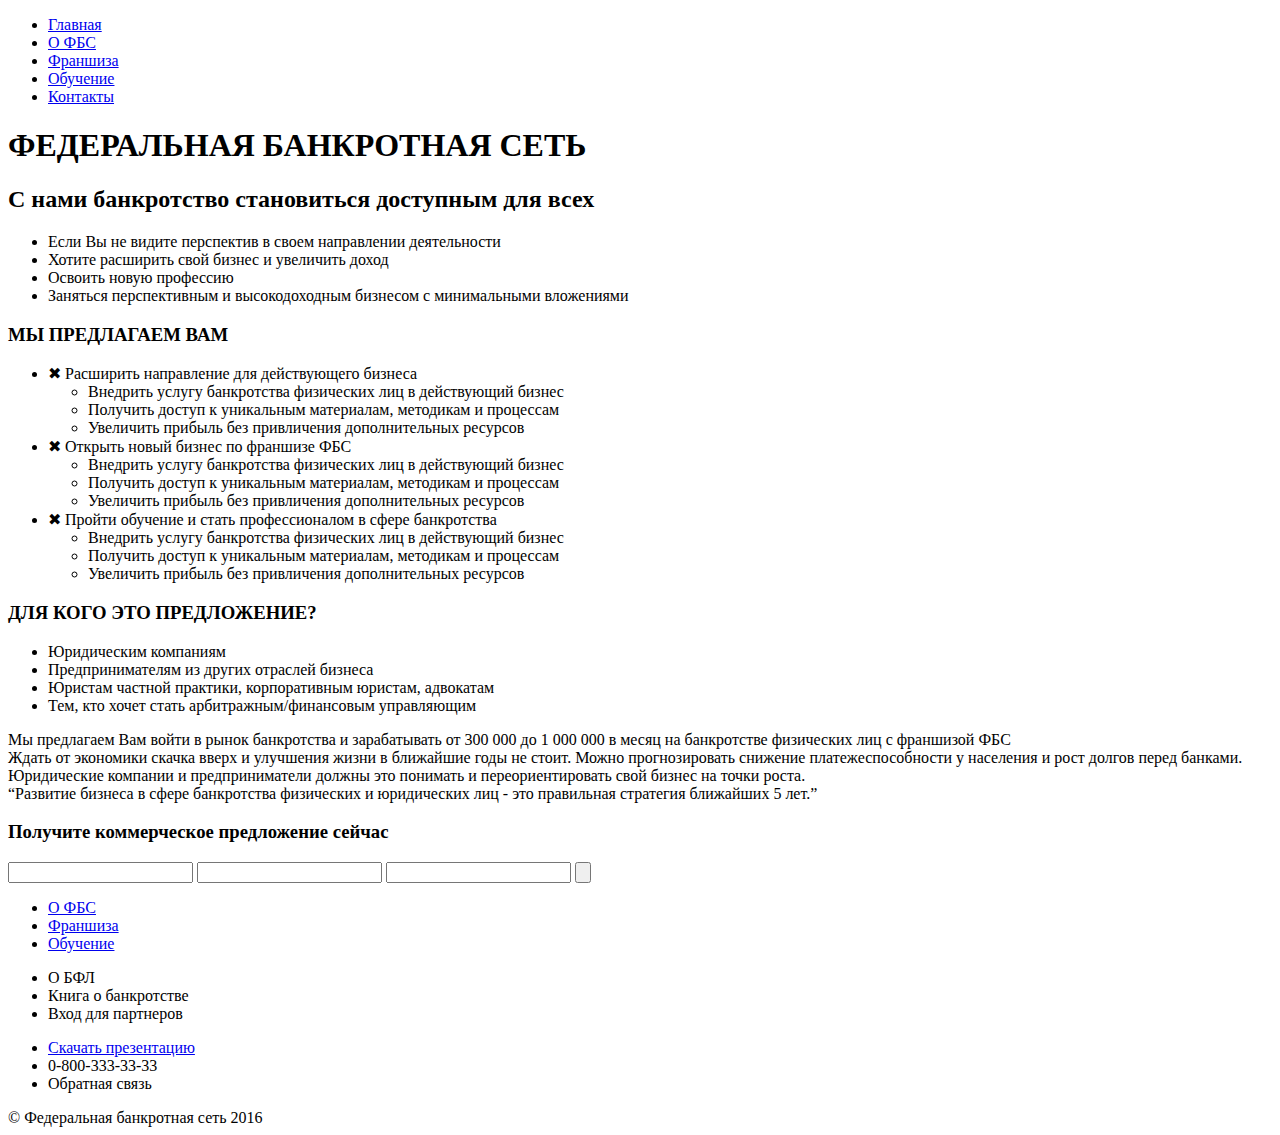
==== index.html @ bd5eca2b "Initial commit" ====
<!DOCTYPE html>
<html lang="ru">
<head>
    <meta charset="UTF-8">
    <title>Федеральная банкротная сеть - с нами банкротство становится доступным для всех!</title>
    <link rel="stylesheet" href="css/custom-styles.css"/>
</head>
<body>

<div class="header block-wrap">

    <div class="block-content">

        <a href="index.html" class="logo"></a>
        
        <nav>
            <ul>
                <li><a href="index.html">Главная</a></li>
                <li><a href="about-fbs.html">О ФБС</a></li>
                <li><a href="franchise.html">Франшиза</a></li>
                <li><a href="training.html">Обучение</a></li>
                <li><a href="contacts.html">Контакты</a></li>
            </ul>
        </nav>

        <div class="marker-menu"></div>

    </div>

</div>

<div class="block-top">

    <div class="banner-top"></div>

    <div class="block-content">

        <h1 class="title">
            ФЕДЕРАЛЬНАЯ БАНКРОТНАЯ СЕТЬ
        </h1>

        <h2 class="text">
            С нами банкротство становиться доступным для всех
        </h2>

    </div>

    <div class="marker-scroll"></div>

</div>

<div class="our-services block-wrap">

    <div class="block-content">

        <ul class="customers-needs">
            <li>
                <div class="icon-needs"></div>
                <div class="text">
                    Если Вы не видите перспектив в своем направлении деятельности
                </div>
            </li>
            <li>
                <div class="icon-needs"></div>
                <div class="text">
                    Хотите расширить свой бизнес и увеличить доход
                </div>
            </li>
            <li>
                <div class="icon-needs"></div>
                <div class="text">
                    Освоить новую профессию
                </div>
            </li>
            <li>
                <div class="icon-needs"></div>
                <div class="text">
                    Заняться перспективным и высокодоходным бизнесом с минимальными вложениями
                </div>
            </li>
        </ul>

        <h3 class="title">
            МЫ ПРЕДЛАГАЕМ ВАМ
        </h3>

        <div class="image-girl"></div>

        <ul class="services-accordion accordion">
            <li>
                <div class="item-header">
                    <span>&#10006;</span>
                    Расширить направление для действующего бизнеса
                </div>
                <div class="item content">
                    <ul>
                        <li>Внедрить услугу банкротства физических лиц в действующий бизнес</li>
                        <li>Получить доступ к уникальным материалам, методикам и процессам</li>
                        <li>Увеличить прибыль без привличения дополнительных ресурсов</li>
                    </ul>
                </div>
            </li>
            <li>
                <div class="item-header">
                    <span>&#10006;</span>
                    Открыть новый бизнес по франшизе ФБС
                </div>
                <div class="item content">
                    <ul>
                        <li>Внедрить услугу банкротства физических лиц в действующий бизнес</li>
                        <li>Получить доступ к уникальным материалам, методикам и процессам</li>
                        <li>Увеличить прибыль без привличения дополнительных ресурсов</li>
                    </ul>
                </div>
            </li>
            <li>
                <div class="item-header">
                    <span>&#10006;</span>
                    Пройти обучение и стать профессионалом в сфере банкротства
                </div>
                <div class="item content">
                    <ul>
                        <li>Внедрить услугу банкротства физических лиц в действующий бизнес</li>
                        <li>Получить доступ к уникальным материалам, методикам и процессам</li>
                        <li>Увеличить прибыль без привличения дополнительных ресурсов</li>
                    </ul>
                </div>
            </li>
        </ul>

    </div>

</div>

<div class="for-whom block-wrap">

    <div class="block-content">

        <h3 class="title">
            ДЛЯ КОГО ЭТО ПРЕДЛОЖЕНИЕ?
        </h3>

        <ul>
            <li>
                <div class="icon-for-whom"></div>
                <div class="text">
                    Юридическим компаниям
                </div>
            </li>
            <li>
                <div class="icon-for-whom"></div>
                <div class="text">
                    Предпринимателям из других отраслей бизнеса
                </div>
            </li>
            <li>
                <div class="icon-for-whom"></div>
                <div class="text">
                    Юристам частной практики, корпоративным юристам, адвокатам
                </div>
            </li>
            <li>
                <div class="icon-for-whom"></div>
                <div class="text">
                    Тем, кто хочет стать арбитражным/финансовым управляющим
                </div>
            </li>
        </ul>

    </div>

</div>

<div class="offer block-wrap">

    <div class="block-content">

        <div class="text">
            Мы предлагаем Вам войти в рынок банкротства и зарабатывать от 300 000 до 1 000 000 в месяц на банкротстве физических лиц с франшизой ФБС
        </div>

    </div>

</div>

<div class="selling-info block-wrap">

    <div class="block-content">

        <div class="text">
            Ждать от экономики скачка вверх и улучшения жизни в ближайшие годы не стоит. Можно прогнозировать снижение
            платежеспособности у населения и рост долгов перед банками. Юридические компании и предприниматели должны
            это понимать и переориентировать свой бизнес на точки роста.
        </div>

        <div class="selected-text">
            “Развитие бизнеса в сфере банкротства физических и юридических лиц - это правильная стратегия ближайших 5 лет.”
        </div>

    </div>

</div>

<div class="feedback">

    <h3 class="title">
        Получите коммерческое предложение сейчас
    </h3>

    <form action="#">

        <label class="form-field-wrap"><input class="form-field" type="text" placeholder=""/></label>

        <label class="form-field-wrap"><input class="form-field" type="text" placeholder=""/></label>

        <label class="form-field-wrap"><input class="form-field" type="text" placeholder=""/></label>

        <input class="form-submit" type="submit" value=""/>

    </form>

</div>

<div class="footer block-wrap">

    <div class="block-content">

        <ul>
            <li><a href="about-fbs.html">О ФБС</a></li>
            <li><a href="franchise.html">Франшиза</a></li>
            <li><a href="training.html">Обучение</a></li>
        </ul>
        
        <ul>
            <li>О БФЛ</li>
            <li>Книга о банкротстве</li>
            <li>Вход для партнеров</li>
        </ul>

        <ul>
            <li><a href="#">Скачать презентацию</a></li>
            <li class="phone-number">0-800-333-33-33</li>
            <li>Обратная связь</li>
        </ul>

        <div class="copyrights">
            © Федеральная банкротная сеть 2016
        </div>

    </div>

</div>


<script src="js/jquery-2.1.4.min.js"></script>
<script src="js/custom-scripts.js"></script>
</body>
</html>
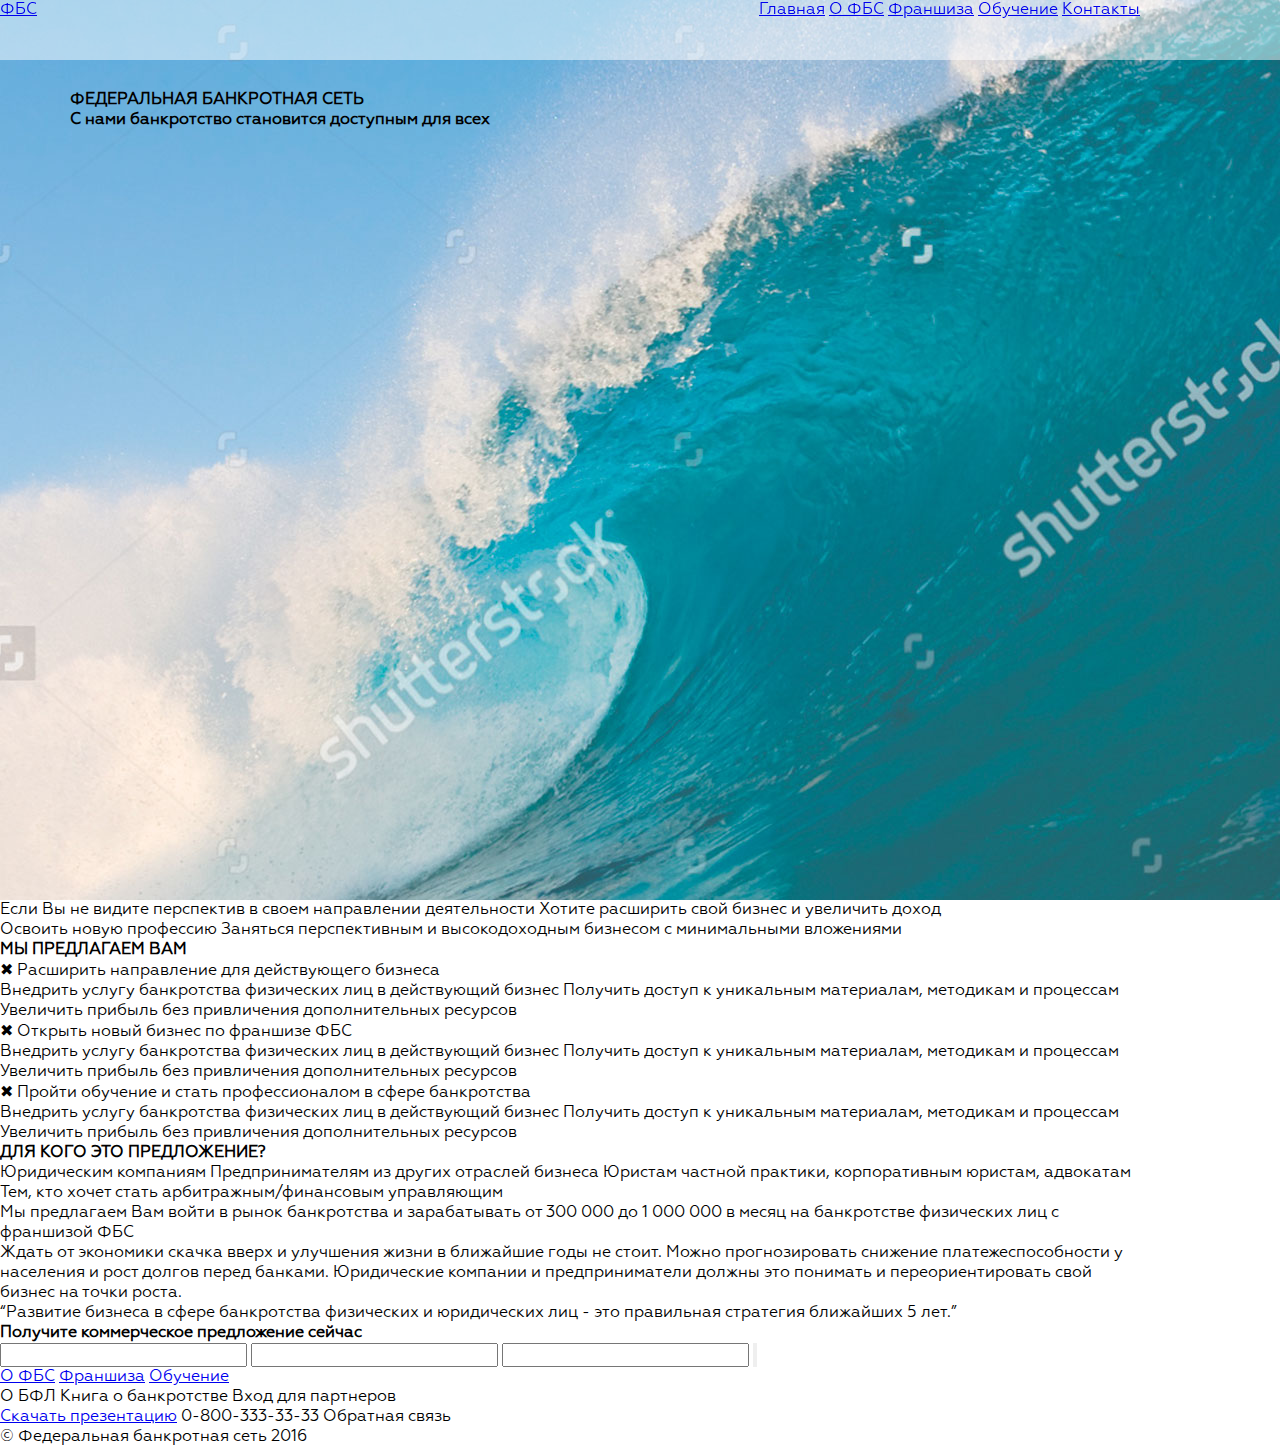
==== commit 9de58bf1: "v 0.1" ====
--- a/index.html
+++ b/index.html
@@ -3,6 +3,7 @@
 <head>
     <meta charset="UTF-8">
     <title>Федеральная банкротная сеть - с нами банкротство становится доступным для всех!</title>
+    <meta name="viewport" content="width=device-width, initial-scale=1.0">
     <link rel="stylesheet" href="css/custom-styles.css"/>
 </head>
 <body>
@@ -11,7 +12,7 @@
 
     <div class="block-content">
 
-        <a href="index.html" class="logo"></a>
+        <a href="index.html" class="logo">ФБС</a>
         
         <nav>
             <ul>
@@ -40,7 +41,7 @@
         </h1>
 
         <h2 class="text">
-            С нами банкротство становиться доступным для всех
+            С нами банкротство становится доступным для всех
         </h2>
 
     </div>
--- a/css/custom-styles.css
+++ b/css/custom-styles.css
@@ -0,0 +1,70 @@
+@font-face {font-family: "Geometria";src: url("../fonts/Geometria.otf");}
+@font-face {font-family: "Geometria Bold";src: url("../fonts/Geometria-Bold.otf");}
+@font-face {font-family: "Geometria Italic";src: url("../fonts/Geometria-Italic.otf");}
+@font-face {font-family: "Geometria Medium";src: url("../fonts/Geometria-Medium.otf");}
+@font-face {font-family: "Geometria Medium Italic";src: url("../fonts/Geometria-MediumItalic.otf");}
+
+* {
+    margin: 0;
+    padding: 0;
+    font-size: 16px;
+    -webkit-box-sizing: border-box;
+    -moz-box-sizing: border-box;
+    box-sizing: border-box;
+    font-family: "Geometria", sans-serif;
+}
+
+ul li {
+     display: inline-block;
+}
+.block-content {
+    width: 100%;
+    max-width: 1140px;
+}
+html {
+    width: 100%;
+    height: 100%;
+}
+body {
+    width: 100%;
+    height: 100%;
+    background: #ffffff;
+}
+
+.block-wrap {
+    width: 100%;
+}
+
+.header {
+    background: rgba(255, 255, 255, 0.5);
+    height: 60px;
+    position: fixed;
+    top: 0;
+    left: 0;
+    z-index: 1;
+}
+.logo {
+
+}
+nav {
+    float: right;
+}
+
+.block-top {
+    width: 100%;
+    height: 100%;
+    position: relative;
+}
+.banner-top {
+    width: 100%;
+    height: 100%;
+    background: url('../images/top-banner.jpg') no-repeat center;
+    background-size: cover;
+}
+.block-top .block-content {
+    position: absolute;
+    top: 10%;
+    left: 0;
+    right: 0;
+    margin: auto;
+}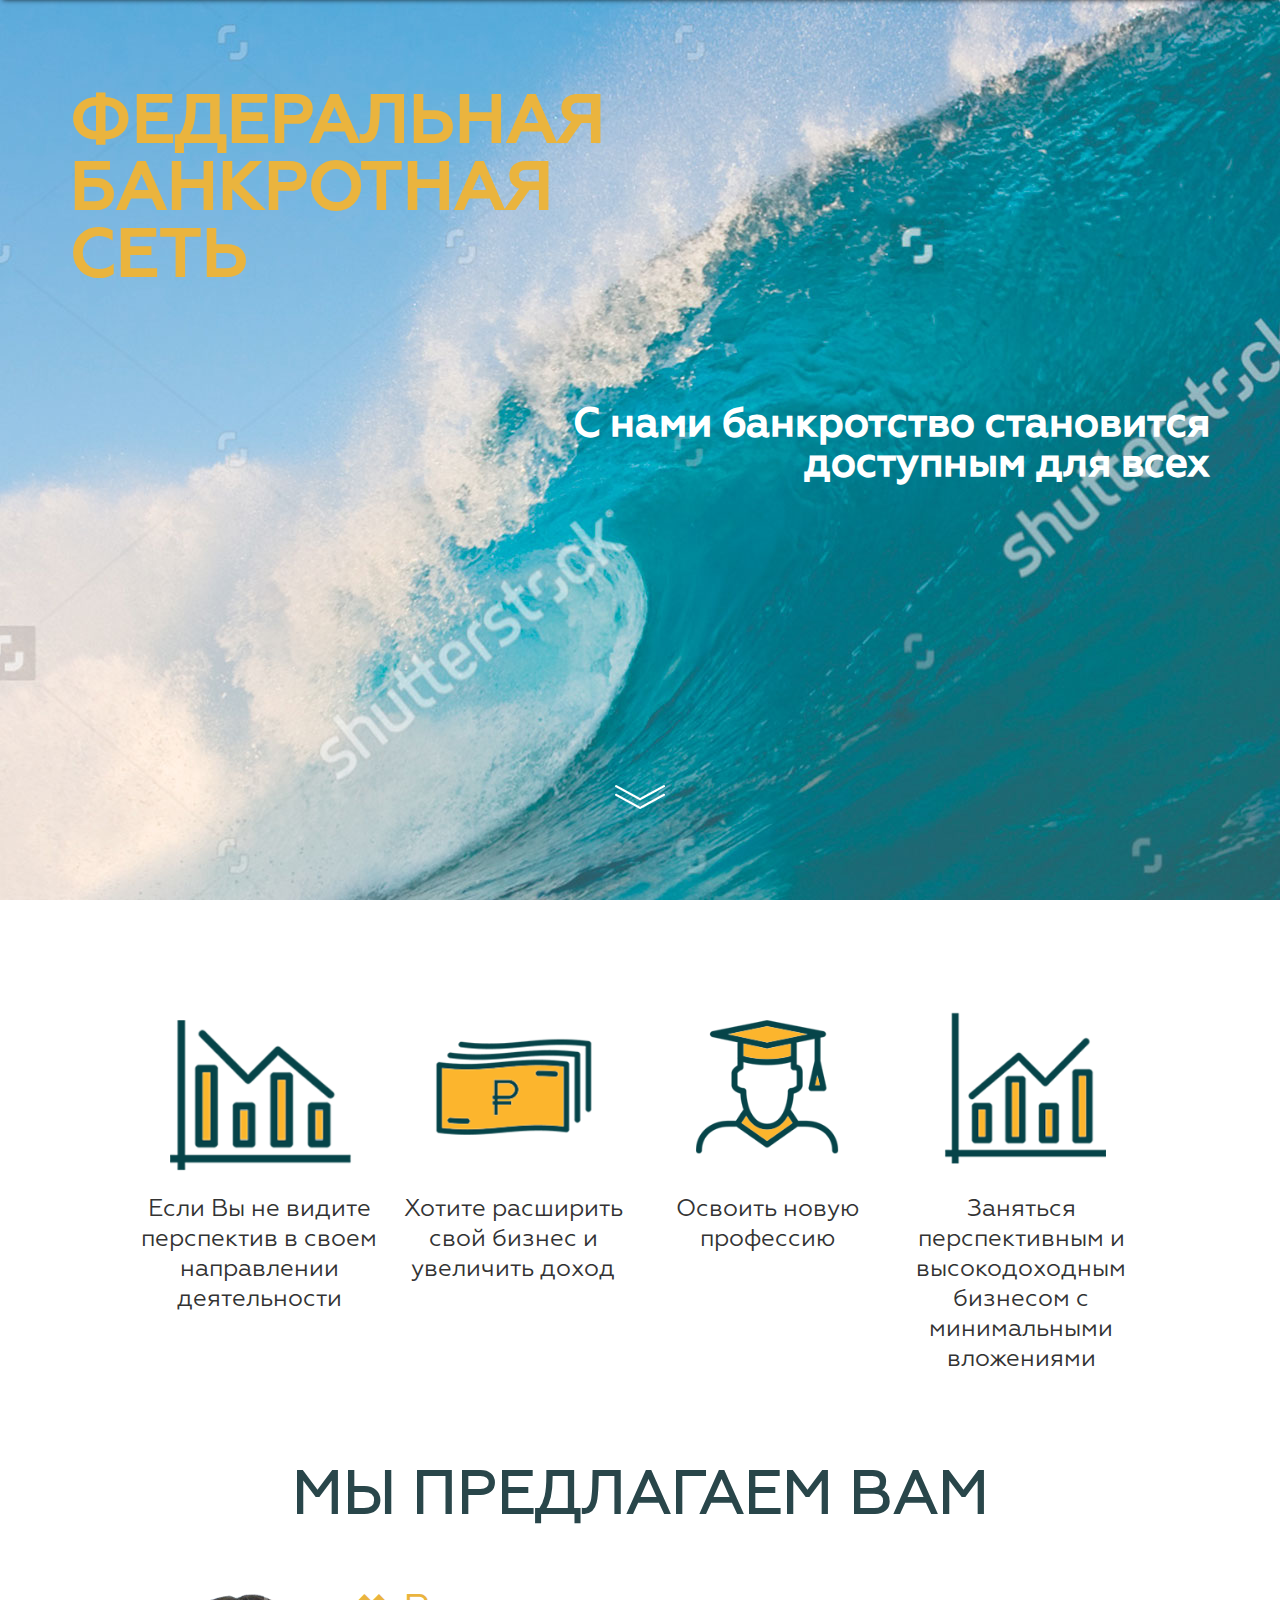
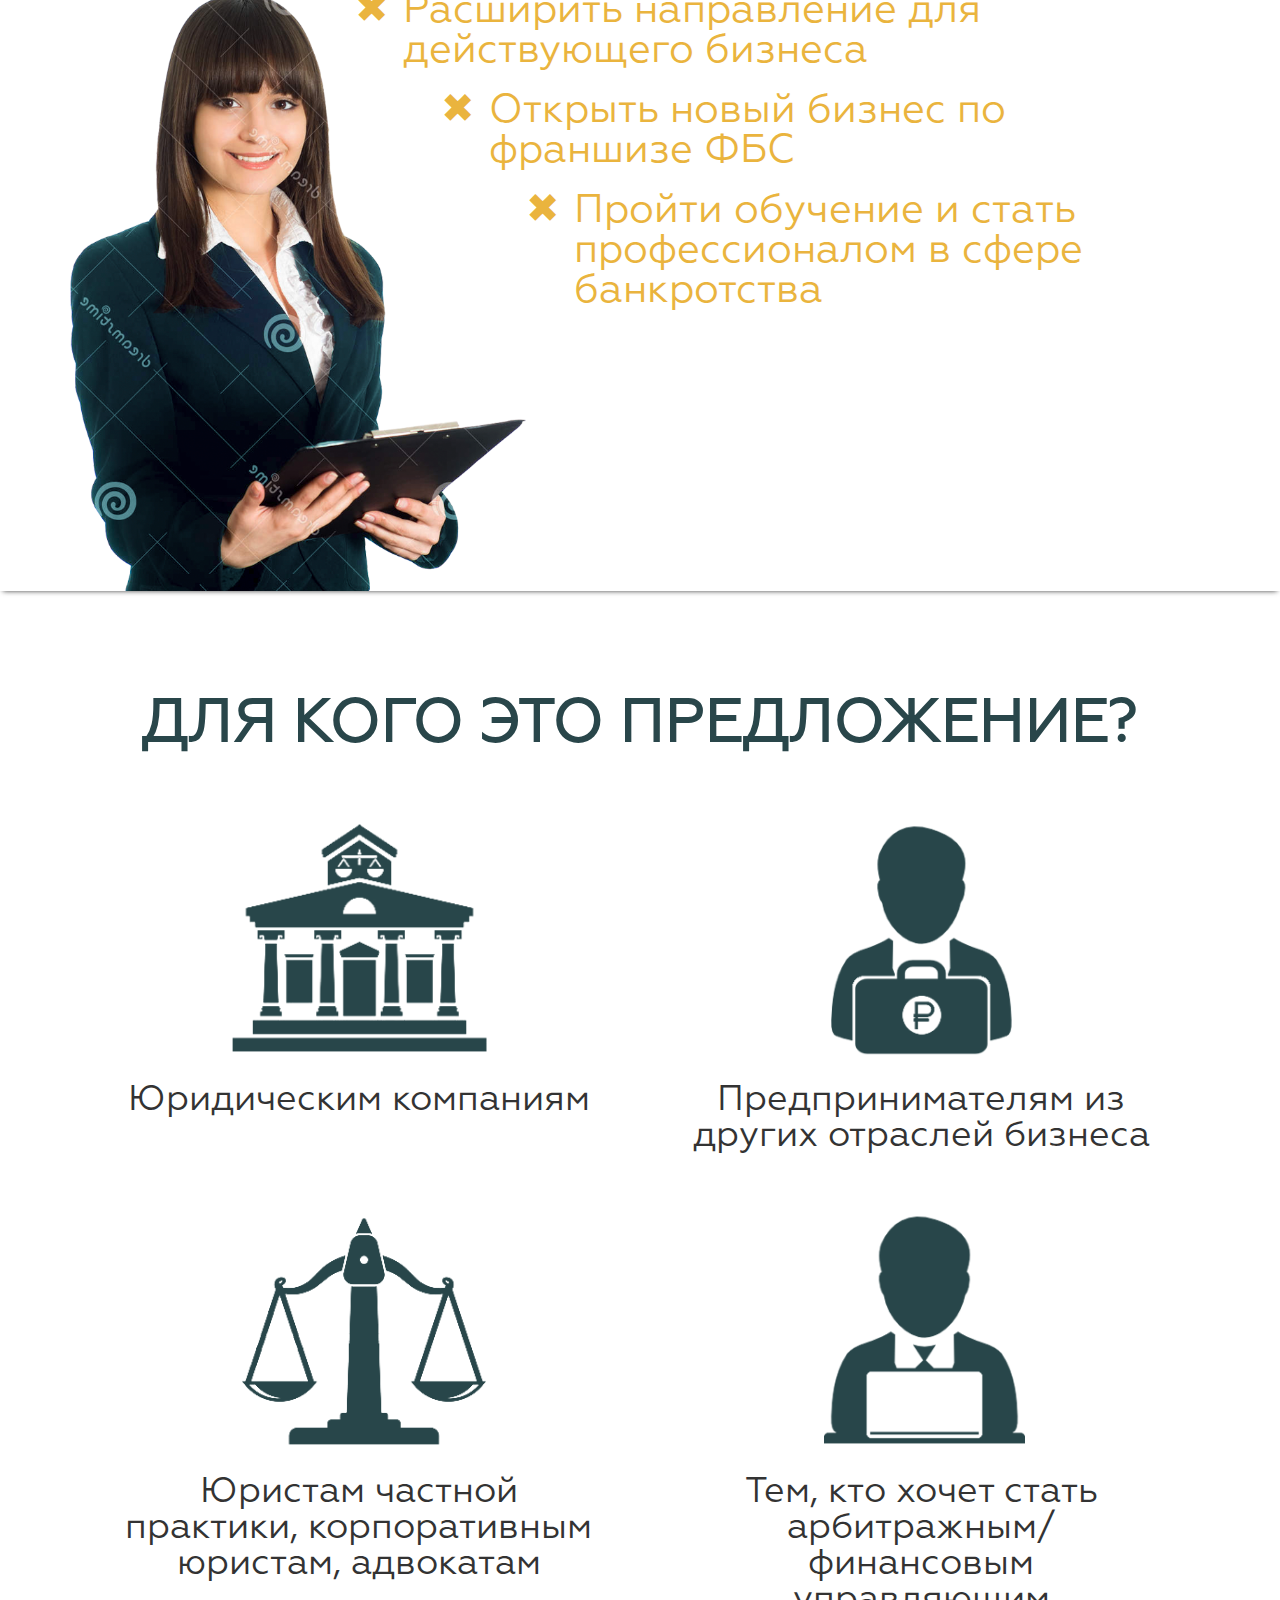
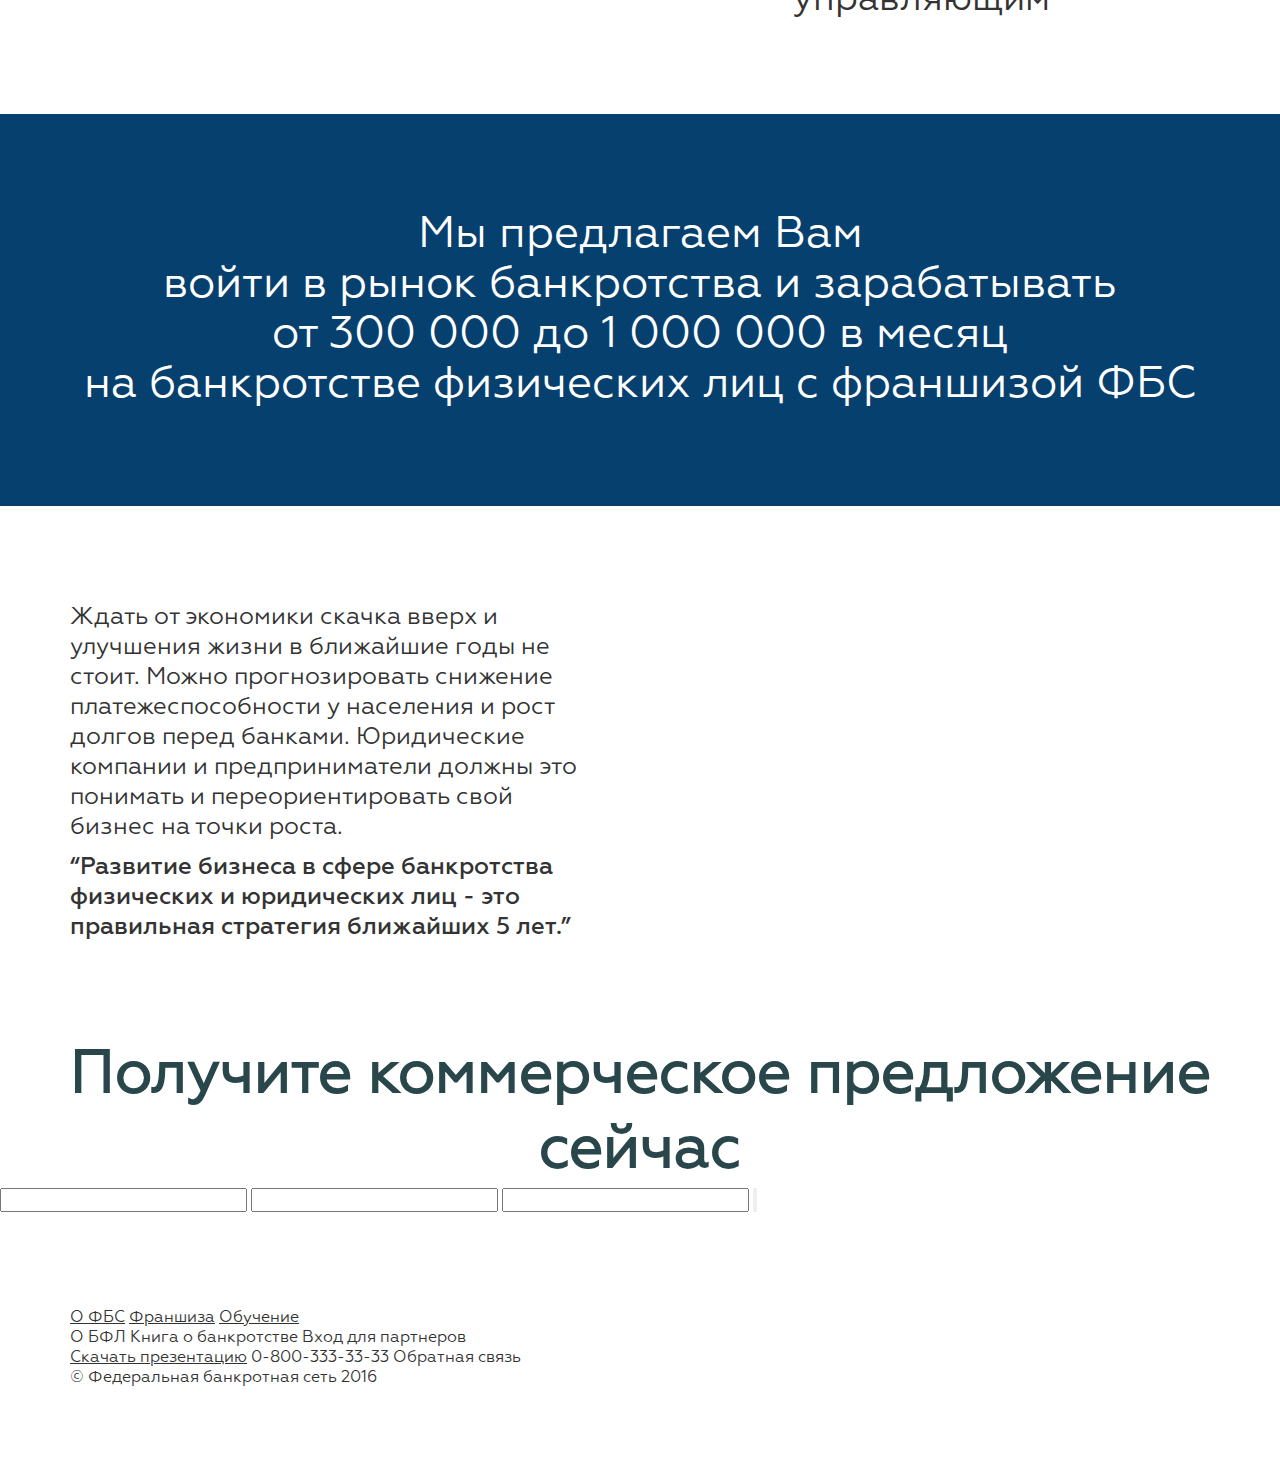
==== commit f357076e: "v 0.2" ====
--- a/index.html
+++ b/index.html
@@ -16,7 +16,7 @@
         
         <nav>
             <ul>
-                <li><a href="index.html">Главная</a></li>
+                <li><a class="active" href="index.html">Главная</a></li>
                 <li><a href="about-fbs.html">О ФБС</a></li>
                 <li><a href="franchise.html">Франшиза</a></li>
                 <li><a href="training.html">Обучение</a></li>
@@ -41,7 +41,7 @@
         </h1>
 
         <h2 class="text">
-            С нами банкротство становится доступным для всех
+            С нами банкротство становится<br> доступным для всех
         </h2>
 
     </div>
@@ -85,49 +85,49 @@
             МЫ ПРЕДЛАГАЕМ ВАМ
         </h3>
 
+        <ul class="services-accordion accordion">
+            <li>
+                <div class="item-header">
+                    <span class="marker-accordion">&#10006;</span>
+                    <p class="text">
+                        Расширить направление для действующего бизнеса
+                    </p>
+                </div>
+                <div class="item-content">
+                    - Внедрить услугу банкротства физических лиц в действующий бизнес<br>
+                    - Получить доступ к уникальным материалам, методикам и процессам<br>
+                    - Увеличить прибыль без привличения дополнительных ресурсов
+                </div>
+            </li>
+            <li>
+                <div class="item-header">
+                    <span class="marker-accordion">&#10006;</span>
+                    <p class="text">
+                        Открыть новый бизнес по франшизе ФБС
+                    </p>
+                </div>
+                <div class="item-content">
+                    - Внедрить услугу банкротства физических лиц в действующий бизнес<br>
+                    - Получить доступ к уникальным материалам, методикам и процессам<br>
+                    - Увеличить прибыль без привличения дополнительных ресурсов
+                </div>
+            </li>
+            <li>
+                <div class="item-header">
+                    <span class="marker-accordion">&#10006;</span>
+                    <p class="text">
+                        Пройти обучение и стать профессионалом в сфере банкротства
+                    </p>
+                </div>
+                <div class="item-content">
+                    - Внедрить услугу банкротства физических лиц в действующий бизнес<br>
+                    - Получить доступ к уникальным материалам, методикам и процессам<br>
+                    - Увеличить прибыль без привличения дополнительных ресурсов
+                </div>
+            </li>
+        </ul>
+
         <div class="image-girl"></div>
-
-        <ul class="services-accordion accordion">
-            <li>
-                <div class="item-header">
-                    <span>&#10006;</span>
-                    Расширить направление для действующего бизнеса
-                </div>
-                <div class="item content">
-                    <ul>
-                        <li>Внедрить услугу банкротства физических лиц в действующий бизнес</li>
-                        <li>Получить доступ к уникальным материалам, методикам и процессам</li>
-                        <li>Увеличить прибыль без привличения дополнительных ресурсов</li>
-                    </ul>
-                </div>
-            </li>
-            <li>
-                <div class="item-header">
-                    <span>&#10006;</span>
-                    Открыть новый бизнес по франшизе ФБС
-                </div>
-                <div class="item content">
-                    <ul>
-                        <li>Внедрить услугу банкротства физических лиц в действующий бизнес</li>
-                        <li>Получить доступ к уникальным материалам, методикам и процессам</li>
-                        <li>Увеличить прибыль без привличения дополнительных ресурсов</li>
-                    </ul>
-                </div>
-            </li>
-            <li>
-                <div class="item-header">
-                    <span>&#10006;</span>
-                    Пройти обучение и стать профессионалом в сфере банкротства
-                </div>
-                <div class="item content">
-                    <ul>
-                        <li>Внедрить услугу банкротства физических лиц в действующий бизнес</li>
-                        <li>Получить доступ к уникальным материалам, методикам и процессам</li>
-                        <li>Увеличить прибыль без привличения дополнительных ресурсов</li>
-                    </ul>
-                </div>
-            </li>
-        </ul>
 
     </div>
 
@@ -177,7 +177,7 @@
     <div class="block-content">
 
         <div class="text">
-            Мы предлагаем Вам войти в рынок банкротства и зарабатывать от 300 000 до 1 000 000 в месяц на банкротстве физических лиц с франшизой ФБС
+            Мы предлагаем Вам<br> войти в рынок банкротства и зарабатывать<br> от 300 000 до 1 000 000 в месяц<br> на банкротстве физических лиц с франшизой ФБС
         </div>
 
     </div>
@@ -254,6 +254,7 @@
 
 
 <script src="js/jquery-2.1.4.min.js"></script>
+<script src="js/jQueryRotate.js"></script>
 <script src="js/custom-scripts.js"></script>
 </body>
 </html>--- a/css/custom-styles.css
+++ b/css/custom-styles.css
@@ -12,14 +12,25 @@
     -moz-box-sizing: border-box;
     box-sizing: border-box;
     font-family: "Geometria", sans-serif;
-}
-
+    color: #333333;
+}
+
+a, a:hover, a:active {
+    outline: none;
+    border: none;
+}
 ul li {
      display: inline-block;
 }
 .block-content {
     width: 100%;
     max-width: 1140px;
+    margin: 0 auto;
+}
+.title {
+    font-size: 60px;
+    color: #29464a;
+    text-align: center;
 }
 html {
     width: 100%;
@@ -33,21 +44,48 @@
 
 .block-wrap {
     width: 100%;
+    padding: 7.5% 0;
 }
 
 .header {
-    background: rgba(255, 255, 255, 0.5);
+    background: rgba(255, 255, 255, 0.9);
     height: 60px;
     position: fixed;
-    top: 0;
+    top: -60px;
     left: 0;
     z-index: 1;
+    -webkit-box-shadow: 0 3px 5px -3px rgba(0,0,0,0.75);
+    -moz-box-shadow: 0 3px 5px -3px rgba(0,0,0,0.75);
+    box-shadow: 0 3px 5px -3px rgba(0,0,0,0.75);
+    padding: 0;
 }
 .logo {
-
+    font-family: "Geometria Bold", sans-serif;
+    font-size: 48px;
+    color: #eab43e;
+    line-height: 60px;
+    text-decoration: none;
 }
 nav {
     float: right;
+}
+nav ul li {
+    margin-right: 15px;
+}
+nav ul li:last-child {
+    margin-right: 0;
+}
+nav ul li a {
+    font-family: "Geometria Medium", sans-serif;
+    font-size: 22px;
+    color: #333333;
+    line-height: 60px;
+}
+nav ul li .active {
+    text-decoration: none;
+}
+nav ul li a:hover {
+    text-decoration: none;
 }
 
 .block-top {
@@ -67,4 +105,178 @@
     left: 0;
     right: 0;
     margin: auto;
+}
+.block-top .title {
+    width: 50%;
+    font-family: "Geometria Medium", sans-serif;
+    font-size: 67px;
+    color: #eab43e;
+    line-height: 67px;
+    text-align: left;
+}
+.block-top .text {
+    font-family: "Geometria Medium", sans-serif;
+    font-size: 40px;
+    color: #ffffff;
+    line-height: 40px;
+    text-align: right;
+    margin-top: 10%;
+}
+.marker-scroll {
+    position: absolute;
+    bottom: 10%;
+    left: 0;
+    right: 0;
+    margin: auto;
+    width: 52px;
+    height: 26px;
+    background: url('../images/scroll.png') no-repeat;
+    background-size: cover;
+    cursor: pointer;
+    -webkit-transition: 1s;
+    -moz-transition: 1s;
+    -ms-transition: 1s;
+    -o-transition: 1s;
+    transition: 1s;
+}
+.marker-scroll:hover {
+    -webkit-transform: translateY(10px);
+    -moz-transform: translateY(10px);
+    -ms-transform: translateY(10px);
+    -o-transform: translateY(10px);
+    transform: translateY(10px);
+}
+
+.our-services {
+    padding: 7.5% 0 0;
+    -webkit-box-shadow: 0 3px 5px -3px rgba(0,0,0,0.75);
+    -moz-box-shadow: 0 3px 5px -3px rgba(0,0,0,0.75);
+    box-shadow: 0 3px 5px -3px rgba(0,0,0,0.75);
+}
+.our-services .block-content {
+    position: relative;
+}
+.customers-needs {
+    text-align: center;
+    margin-bottom: 7.5%;
+}
+.customers-needs li {
+    width: 250px;
+    vertical-align: top;
+}
+.icon-needs {
+    width: 80%;
+    height: 190px;
+    margin: 0 auto 3%;
+}
+.customers-needs li:nth-child(1) .icon-needs {background: url('../images/sprite-color.png') no-repeat -0.25% center;background-size: cover;}
+.customers-needs li:nth-child(2) .icon-needs {background: url('../images/sprite-color.png') no-repeat 8.25% center;background-size: cover;}
+.customers-needs li:nth-child(3) .icon-needs {background: url('../images/sprite-color.png') no-repeat 17% center;background-size: cover;}
+.customers-needs li:nth-child(4) .icon-needs {background: url('../images/sprite-color.png') no-repeat 26% center;background-size: cover;}
+.customers-needs .text {
+    font-size: 24px;
+}
+.image-girl {
+    width: 40%;
+    height: 50%;
+    position: absolute;
+    bottom: 0;
+    left: 0;
+    background: url('../images/girl.png') no-repeat;
+    background-size: cover;
+}
+.services-accordion {
+    margin-top: 5%;
+    text-align: right;
+    height: 600px;
+    z-index: 1;
+}
+.services-accordion li {
+    width: 75%;
+    text-align: left;
+    margin-bottom: 20px;
+}
+.services-accordion li:nth-child(2) {width: 67.5%;}
+.services-accordion li:nth-child(3) {width: 60%;}
+.services-accordion .item-header .text {
+    display: inline-block;
+    font-size: 40px;
+    color: #eab43e;
+    line-height: 40px;
+    cursor: pointer;
+    width: 90%;
+    vertical-align: top;
+}
+.services-accordion .item-header .marker-accordion {
+    display: inline-block;
+    font-size: 40px;
+    color: #eab43e;
+    line-height: 40px;
+    vertical-align: top;
+    cursor: pointer;
+    margin-right: 10px;
+    -webkit-transition: 0.6s;
+    -moz-transition: 0.6s;
+    -ms-transition: 0.6s;
+    -o-transition: 0.6s;
+    transition: 0.6s;
+}
+.active .marker-accordion {
+    -webkit-transform: rotate(45deg);
+    -moz-transform: rotate(45deg);
+    -ms-transform: rotate(45deg);
+    -o-transform: rotate(45deg);
+    transform: rotate(45deg);
+}
+.services-accordion .item-content {
+    display: none;
+    padding-left: 6%;
+    font-size: 24px;
+    margin-top: 20px;
+}
+
+.for-whom ul {
+    text-align: center;
+    margin-top: 5%;
+}
+.for-whom ul li {
+    width: 45%;
+    margin: 5% 2% 0;
+    vertical-align: top;
+}
+.for-whom ul li:nth-child(1), .for-whom ul li:nth-child(2) {
+    margin-top: 0;
+}
+.icon-for-whom {
+    width: 60%;
+    height: 250px;
+    margin: 0 auto;
+}
+.for-whom ul li:nth-child(1) .icon-for-whom {background: url('../images/sprite-black&white.png') no-repeat -0.7% center;background-size: cover;}
+.for-whom ul li:nth-child(2) .icon-for-whom {background: url('../images/sprite-black&white.png') no-repeat 39.75% center;background-size: cover;}
+.for-whom ul li:nth-child(3) .icon-for-whom {background: url('../images/sprite-black&white.png') no-repeat 10.25% center;background-size: cover;}
+.for-whom ul li:nth-child(4) .icon-for-whom {background: url('../images/sprite-black&white.png') no-repeat 30.25% center;background-size: cover;}
+.for-whom .text {
+    width: 95%;
+    font-size: 36px;
+    line-height: 36px;
+    margin: 2.5% auto 0;
+}
+.offer {
+    background: #06406e;
+}
+.offer .text {
+    color: #ffffff;
+    font-size: 44px;
+    line-height: 50px;
+    text-align: center;
+}
+
+.selling-info .text, .selling-info .selected-text {
+    font-size: 24px;
+    width: 45%;
+}
+.selling-info .selected-text {
+    font-family: "Geometria Medium", sans-serif;
+    margin-top: 10px;
 }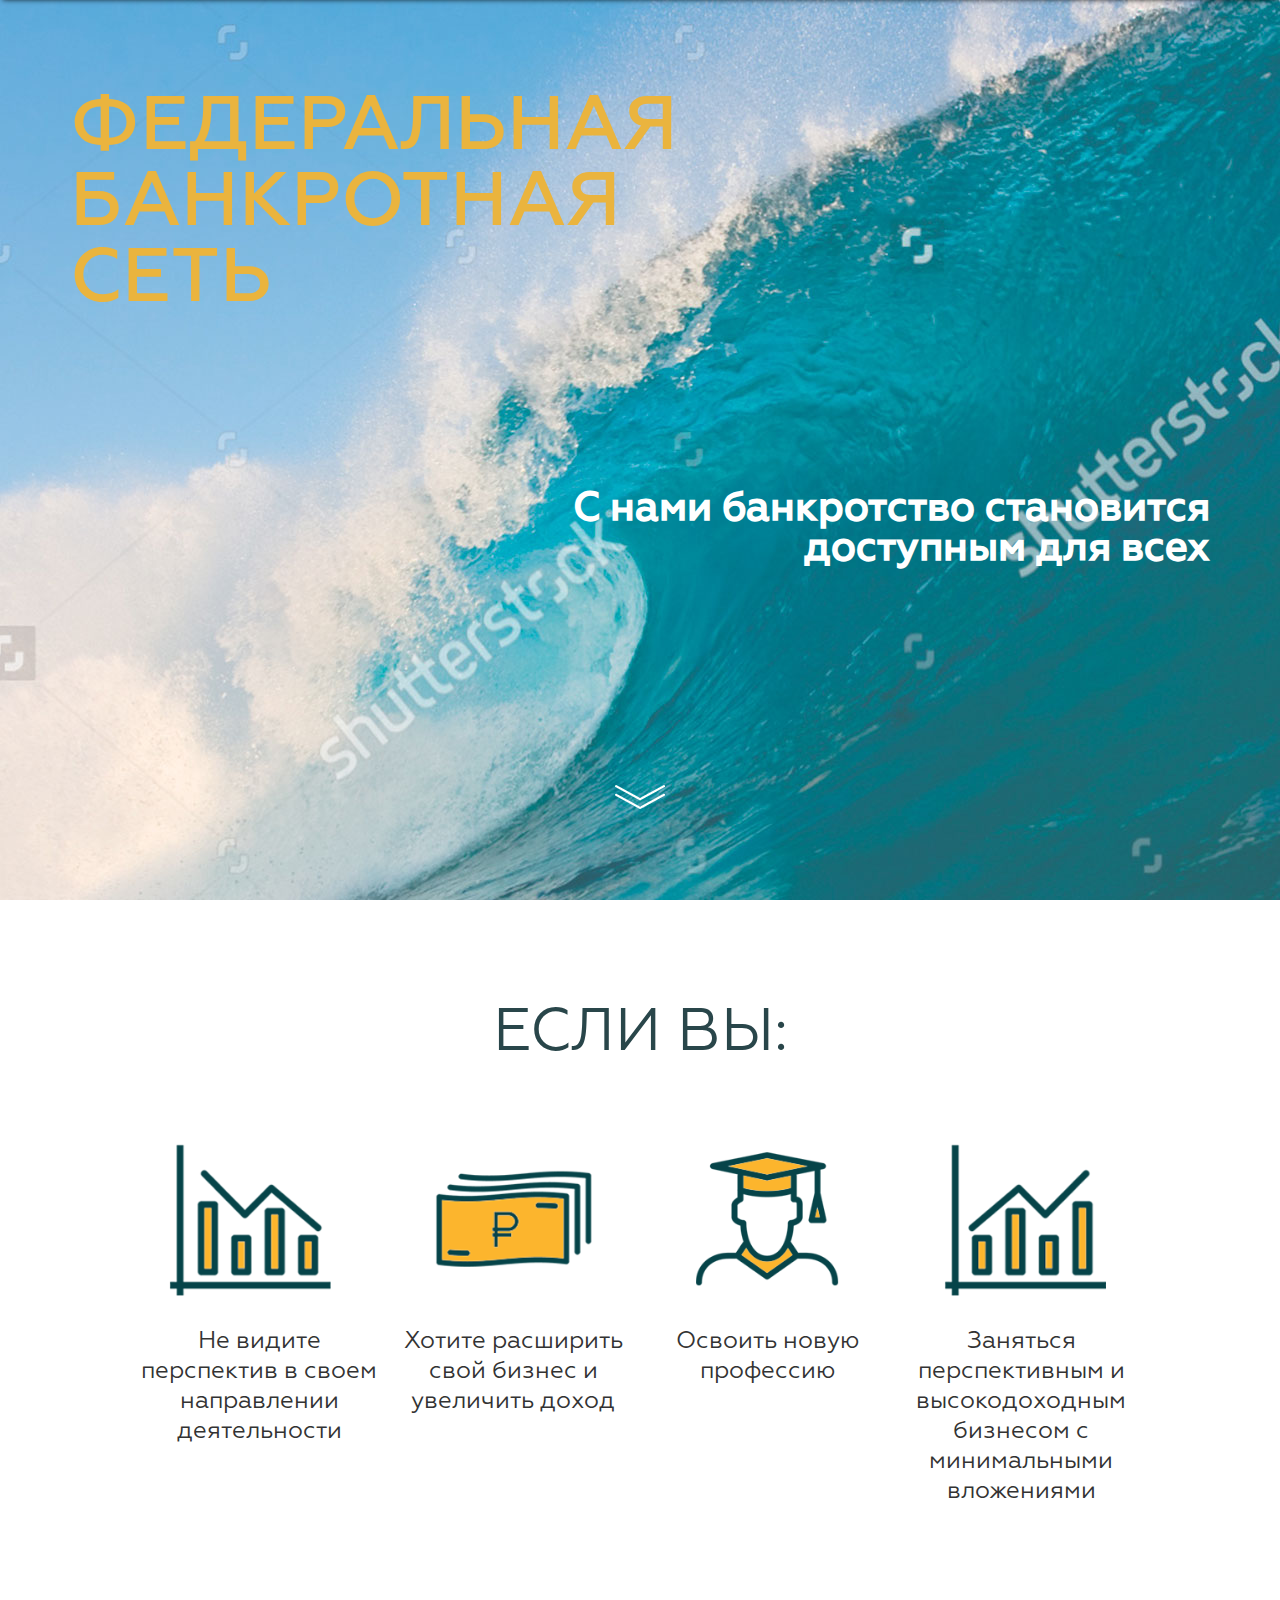
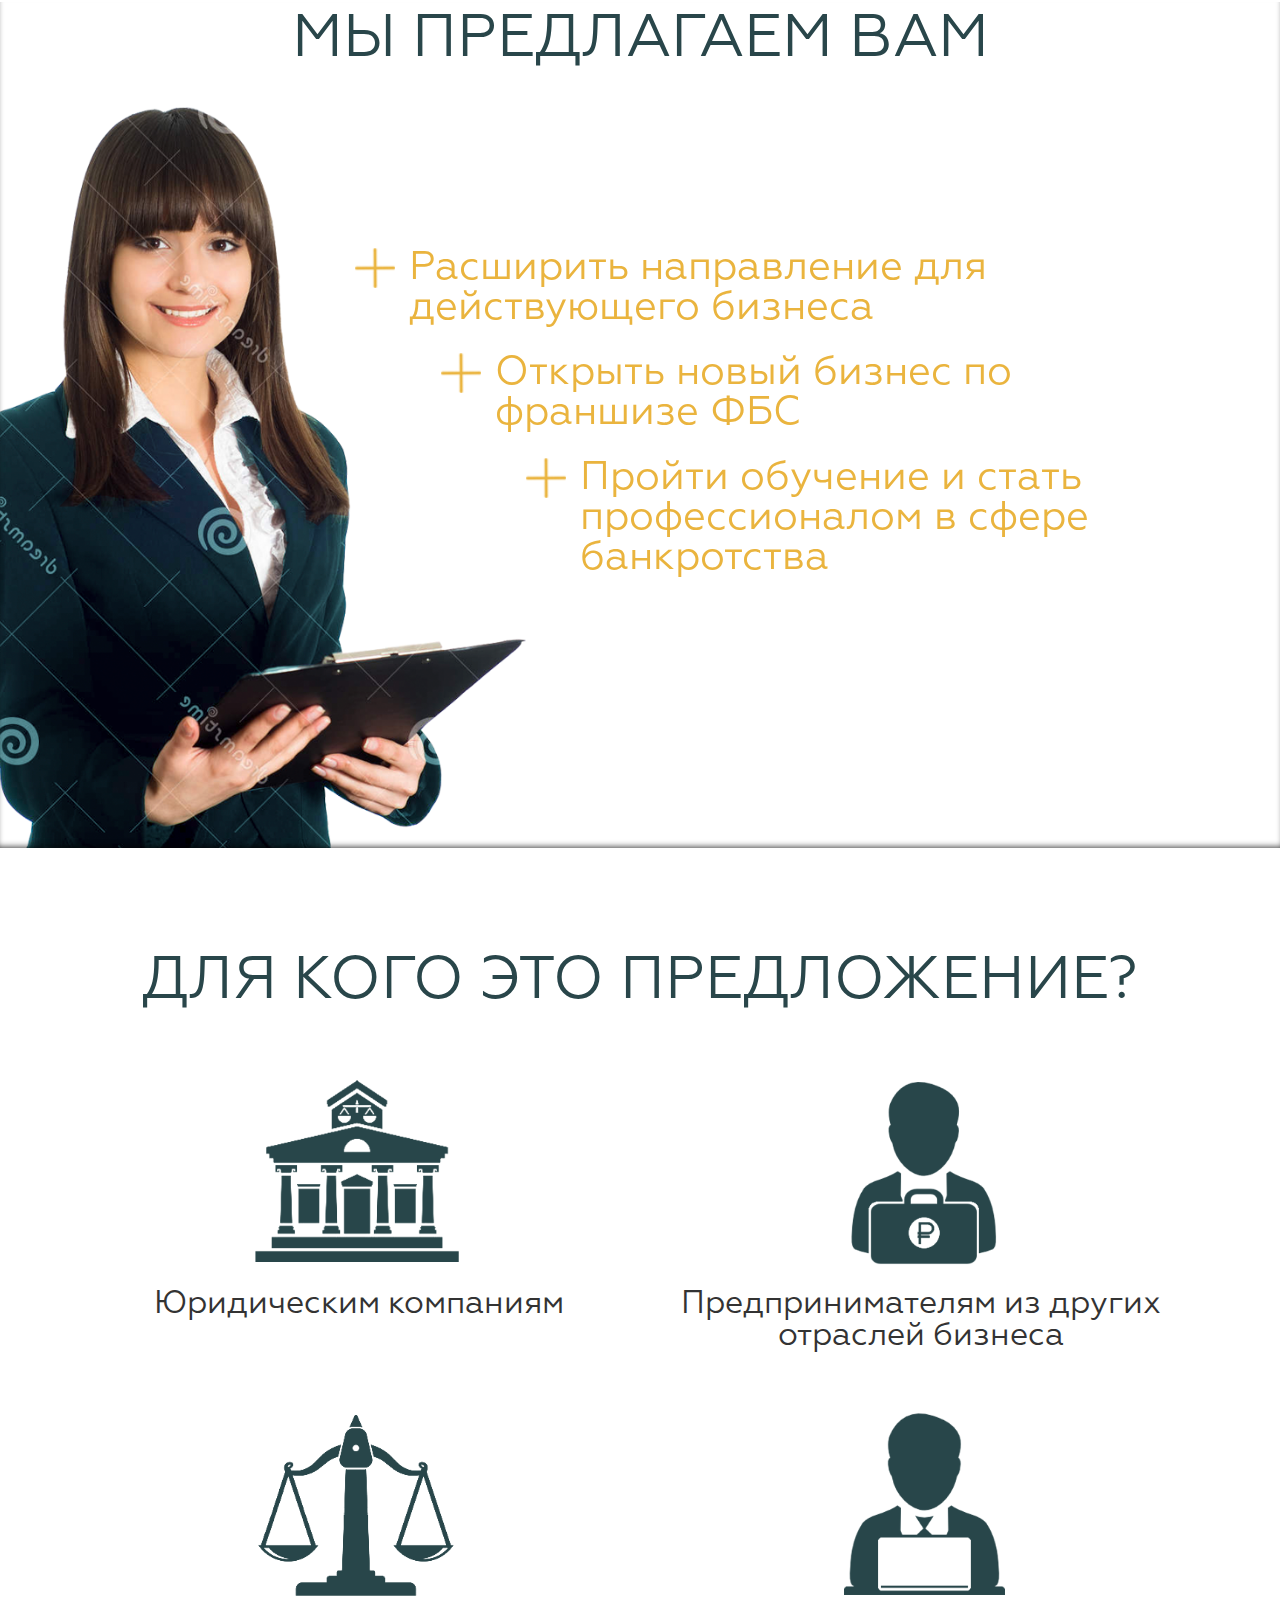
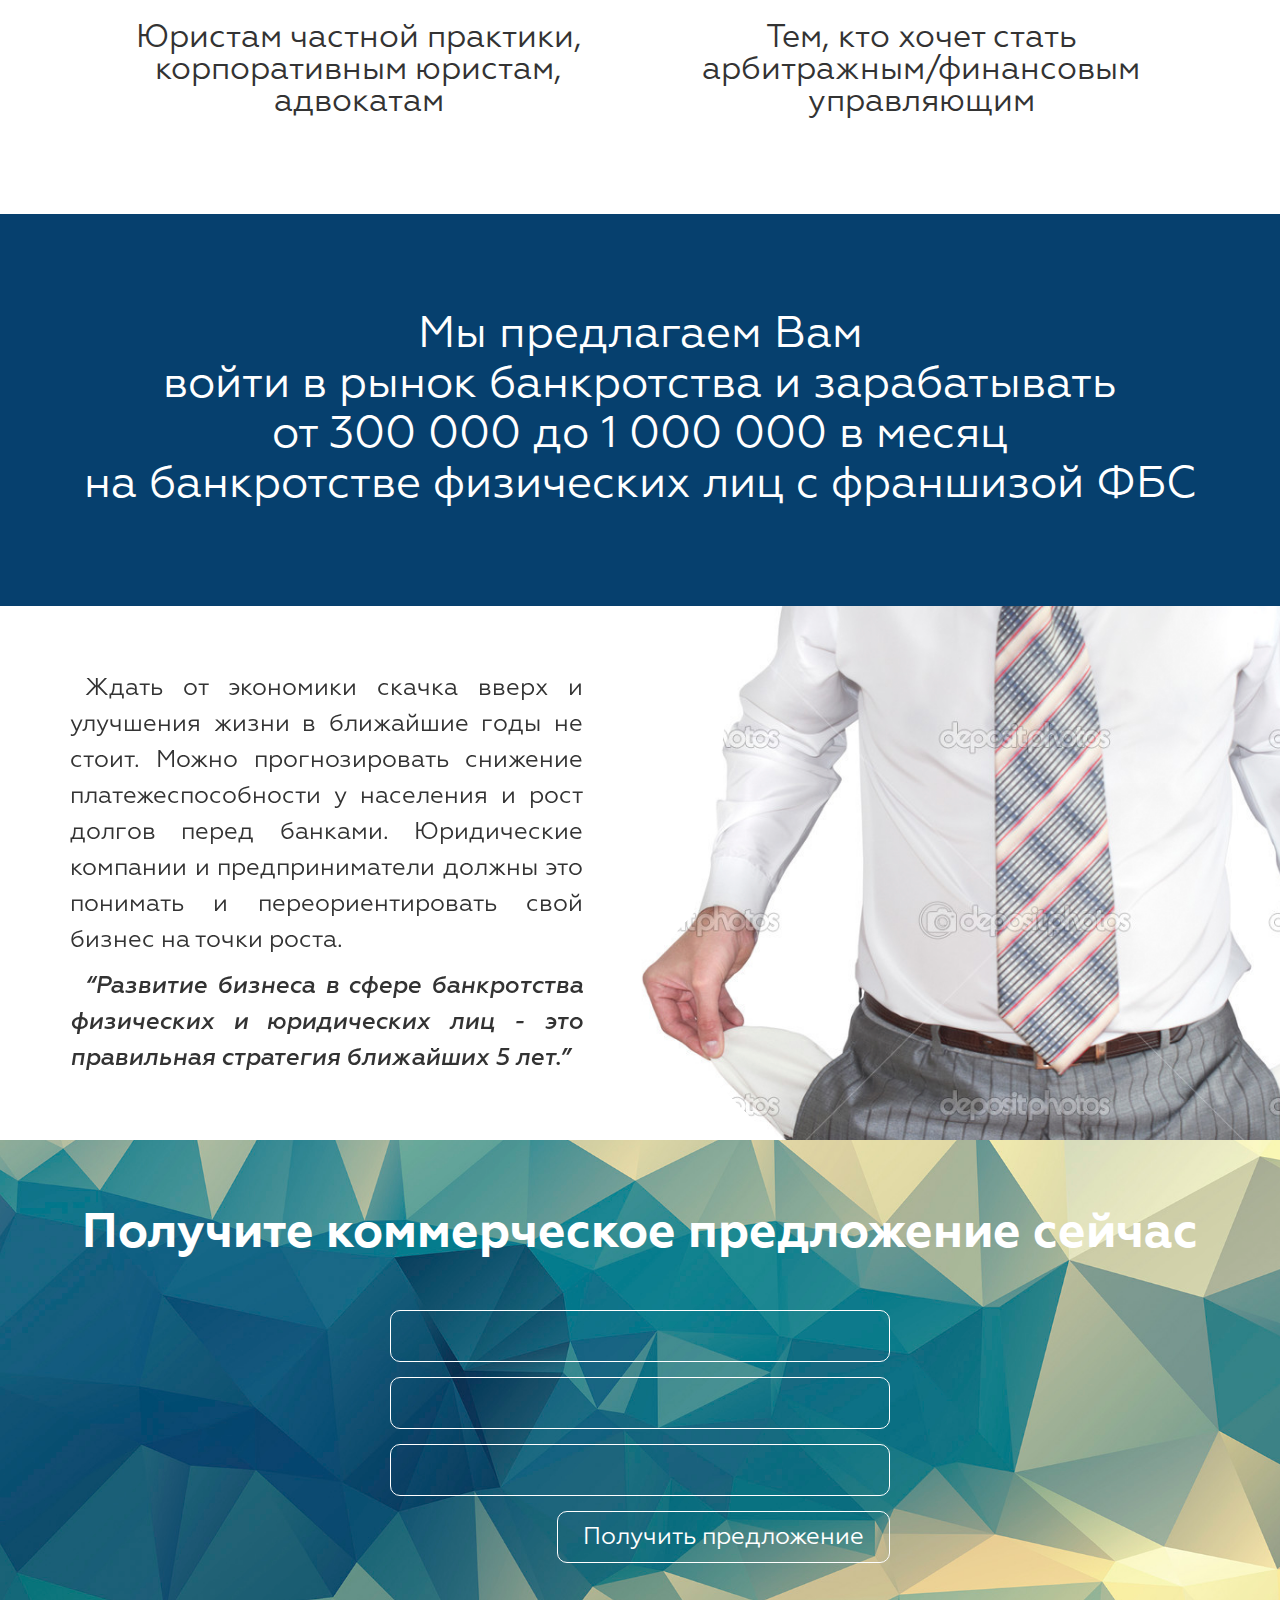
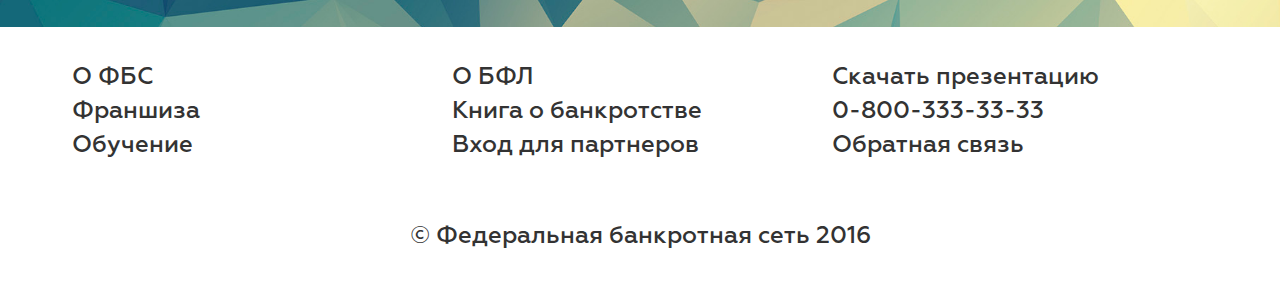
==== commit 4a475ed4: "v 0.2" ====
--- a/index.html
+++ b/index.html
@@ -50,37 +50,49 @@
 
 </div>
 
+<div class="for-scroll if-you block-wrap">
+
+    <div class="block-content">
+
+        <h3 class="title">
+            Если Вы:
+        </h3>
+
+        <ul class="customers-needs">
+            <li>
+                <div class="icon-needs"></div>
+                <div class="text">
+                    Не видите перспектив в своем направлении деятельности
+                </div>
+            </li>
+            <li>
+                <div class="icon-needs"></div>
+                <div class="text">
+                    Хотите расширить свой бизнес и увеличить доход
+                </div>
+            </li>
+            <li>
+                <div class="icon-needs"></div>
+                <div class="text">
+                    Освоить новую профессию
+                </div>
+            </li>
+            <li>
+                <div class="icon-needs"></div>
+                <div class="text">
+                    Заняться перспективным и высокодоходным бизнесом с минимальными вложениями
+                </div>
+            </li>
+        </ul>
+
+    </div>
+
+</div>
+
 <div class="our-services block-wrap">
 
     <div class="block-content">
 
-        <ul class="customers-needs">
-            <li>
-                <div class="icon-needs"></div>
-                <div class="text">
-                    Если Вы не видите перспектив в своем направлении деятельности
-                </div>
-            </li>
-            <li>
-                <div class="icon-needs"></div>
-                <div class="text">
-                    Хотите расширить свой бизнес и увеличить доход
-                </div>
-            </li>
-            <li>
-                <div class="icon-needs"></div>
-                <div class="text">
-                    Освоить новую профессию
-                </div>
-            </li>
-            <li>
-                <div class="icon-needs"></div>
-                <div class="text">
-                    Заняться перспективным и высокодоходным бизнесом с минимальными вложениями
-                </div>
-            </li>
-        </ul>
-
         <h3 class="title">
             МЫ ПРЕДЛАГАЕМ ВАМ
         </h3>
@@ -88,7 +100,7 @@
         <ul class="services-accordion accordion">
             <li>
                 <div class="item-header">
-                    <span class="marker-accordion">&#10006;</span>
+                    <div class="marker-accordion"></div>
                     <p class="text">
                         Расширить направление для действующего бизнеса
                     </p>
@@ -101,7 +113,7 @@
             </li>
             <li>
                 <div class="item-header">
-                    <span class="marker-accordion">&#10006;</span>
+                    <div class="marker-accordion"></div>
                     <p class="text">
                         Открыть новый бизнес по франшизе ФБС
                     </p>
@@ -114,7 +126,7 @@
             </li>
             <li>
                 <div class="item-header">
-                    <span class="marker-accordion">&#10006;</span>
+                    <div class="marker-accordion"></div>
                     <p class="text">
                         Пройти обучение и стать профессионалом в сфере банкротства
                     </p>
@@ -198,27 +210,33 @@
             “Развитие бизнеса в сфере банкротства физических и юридических лиц - это правильная стратегия ближайших 5 лет.”
         </div>
 
-    </div>
-
-</div>
-
-<div class="feedback">
-
-    <h3 class="title">
-        Получите коммерческое предложение сейчас
-    </h3>
-
-    <form action="#">
-
-        <label class="form-field-wrap"><input class="form-field" type="text" placeholder=""/></label>
-
-        <label class="form-field-wrap"><input class="form-field" type="text" placeholder=""/></label>
-
-        <label class="form-field-wrap"><input class="form-field" type="text" placeholder=""/></label>
-
-        <input class="form-submit" type="submit" value=""/>
-
-    </form>
+        <div class="image-poor-man"></div>
+
+    </div>
+
+</div>
+
+<div class="form-wrap get-offer block-wrap">
+
+    <div class="block-content">
+
+        <h3 class="title">
+            Получите коммерческое предложение сейчас
+        </h3>
+
+        <form action="#">
+
+            <label class="form-field-wrap"><input class="form-field" type="text" placeholder="Ваше имя" required/></label>
+
+            <label class="form-field-wrap"><input class="form-field" type="text" placeholder="Ваш номер телефона" required/></label>
+
+            <label class="form-field-wrap"><input class="form-field" type="text" placeholder="Ваш email" required/></label>
+
+            <input class="form-submit" type="submit" value="Получить предложение"/>
+
+        </form>
+
+    </div>
 
 </div>
 
@@ -231,17 +249,17 @@
             <li><a href="franchise.html">Франшиза</a></li>
             <li><a href="training.html">Обучение</a></li>
         </ul>
-        
-        <ul>
-            <li>О БФЛ</li>
-            <li>Книга о банкротстве</li>
-            <li>Вход для партнеров</li>
+
+        <ul>
+            <li><a href="#">О БФЛ</a></li>
+            <li><a href="#">Книга о банкротстве</a></li>
+            <li><a href="#">Вход для партнеров</a></li>
         </ul>
 
         <ul>
             <li><a href="#">Скачать презентацию</a></li>
             <li class="phone-number">0-800-333-33-33</li>
-            <li>Обратная связь</li>
+            <li><a href="#">Обратная связь</a></li>
         </ul>
 
         <div class="copyrights">
--- a/css/custom-styles.css
+++ b/css/custom-styles.css
@@ -3,6 +3,7 @@
 @font-face {font-family: "Geometria Italic";src: url("../fonts/Geometria-Italic.otf");}
 @font-face {font-family: "Geometria Medium";src: url("../fonts/Geometria-Medium.otf");}
 @font-face {font-family: "Geometria Medium Italic";src: url("../fonts/Geometria-MediumItalic.otf");}
+@font-face {font-family: "Geometria Light";src: url("../fonts/Geometria-Light.otf");}
 
 * {
     margin: 0;
@@ -31,6 +32,8 @@
     font-size: 60px;
     color: #29464a;
     text-align: center;
+    text-transform: uppercase;
+    font-weight: 100;
 }
 html {
     width: 100%;
@@ -47,6 +50,7 @@
     padding: 7.5% 0;
 }
 
+/*         header         */
 .header {
     background: rgba(255, 255, 255, 0.9);
     height: 60px;
@@ -87,7 +91,9 @@
 nav ul li a:hover {
     text-decoration: none;
 }
-
+/*     the end of the header     */
+
+/*       main page      */
 .block-top {
     width: 100%;
     height: 100%;
@@ -109,10 +115,11 @@
 .block-top .title {
     width: 50%;
     font-family: "Geometria Medium", sans-serif;
-    font-size: 67px;
+    font-size: 76px;
     color: #eab43e;
-    line-height: 67px;
+    line-height: 76px;
     text-align: left;
+    text-transform: none;
 }
 .block-top .text {
     font-family: "Geometria Medium", sans-serif;
@@ -120,7 +127,7 @@
     color: #ffffff;
     line-height: 40px;
     text-align: right;
-    margin-top: 10%;
+    margin-top: 15%;
 }
 .marker-scroll {
     position: absolute;
@@ -148,19 +155,19 @@
 }
 
 .our-services {
-    padding: 7.5% 0 0;
-    -webkit-box-shadow: 0 3px 5px -3px rgba(0,0,0,0.75);
-    -moz-box-shadow: 0 3px 5px -3px rgba(0,0,0,0.75);
-    box-shadow: 0 3px 5px -3px rgba(0,0,0,0.75);
+    padding: 0;
+    -webkit-box-shadow: inset 0 -4px 6px -3px rgba(0,0,0,0.75);
+    -moz-box-shadow: inset 0 -4px 6px -3px rgba(0,0,0,0.75);
+    box-shadow: inset 0 -4px 6px -3px rgba(0,0,0,0.75);
 }
 .our-services .block-content {
     position: relative;
 }
-.customers-needs {
-    text-align: center;
-    margin-bottom: 7.5%;
-}
-.customers-needs li {
+.if-you ul {
+    text-align: center;
+    margin-top: 5%;
+}
+.if-you ul li {
     width: 250px;
     vertical-align: top;
 }
@@ -169,32 +176,34 @@
     height: 190px;
     margin: 0 auto 3%;
 }
-.customers-needs li:nth-child(1) .icon-needs {background: url('../images/sprite-color.png') no-repeat -0.25% center;background-size: cover;}
-.customers-needs li:nth-child(2) .icon-needs {background: url('../images/sprite-color.png') no-repeat 8.25% center;background-size: cover;}
-.customers-needs li:nth-child(3) .icon-needs {background: url('../images/sprite-color.png') no-repeat 17% center;background-size: cover;}
-.customers-needs li:nth-child(4) .icon-needs {background: url('../images/sprite-color.png') no-repeat 26% center;background-size: cover;}
-.customers-needs .text {
+.if-you ul li:nth-child(1) .icon-needs {background: url('../images/sprite-color.png') no-repeat -0.25% center;background-size: cover;}
+.if-you ul li:nth-child(2) .icon-needs {background: url('../images/sprite-color.png') no-repeat 8.25% center;background-size: cover;}
+.if-you ul li:nth-child(3) .icon-needs {background: url('../images/sprite-color.png') no-repeat 17% center;background-size: cover;}
+.if-you ul li:nth-child(4) .icon-needs {background: url('../images/sprite-color.png') no-repeat 26% center;background-size: cover;}
+.if-you ul li .text {
     font-size: 24px;
 }
 .image-girl {
-    width: 40%;
-    height: 50%;
+    width: 50%;
+    padding-top: 65%;
     position: absolute;
     bottom: 0;
-    left: 0;
+    left: -10%;
     background: url('../images/girl.png') no-repeat;
     background-size: cover;
+    z-index: -1;
 }
 .services-accordion {
-    margin-top: 5%;
+    margin-top: 15%;
     text-align: right;
     height: 600px;
-    z-index: 1;
 }
 .services-accordion li {
+    position: relative;
     width: 75%;
     text-align: left;
-    margin-bottom: 20px;
+    margin-bottom: 25px;
+    z-index: 1;
 }
 .services-accordion li:nth-child(2) {width: 67.5%;}
 .services-accordion li:nth-child(3) {width: 60%;}
@@ -209,9 +218,8 @@
 }
 .services-accordion .item-header .marker-accordion {
     display: inline-block;
-    font-size: 40px;
-    color: #eab43e;
-    line-height: 40px;
+    width: 40px;
+    height: 40px;
     vertical-align: top;
     cursor: pointer;
     margin-right: 10px;
@@ -220,6 +228,8 @@
     -ms-transition: 0.6s;
     -o-transition: 0.6s;
     transition: 0.6s;
+    background: url('../images/marker-accordion.png') no-repeat center;
+    background-size: cover;
 }
 .active .marker-accordion {
     -webkit-transform: rotate(45deg);
@@ -231,7 +241,7 @@
 .services-accordion .item-content {
     display: none;
     padding-left: 6%;
-    font-size: 24px;
+    font-size: 22px;
     margin-top: 20px;
 }
 
@@ -248,18 +258,18 @@
     margin-top: 0;
 }
 .icon-for-whom {
-    width: 60%;
-    height: 250px;
+    width: 50%;
+    height: 200px;
     margin: 0 auto;
 }
 .for-whom ul li:nth-child(1) .icon-for-whom {background: url('../images/sprite-black&white.png') no-repeat -0.7% center;background-size: cover;}
-.for-whom ul li:nth-child(2) .icon-for-whom {background: url('../images/sprite-black&white.png') no-repeat 39.75% center;background-size: cover;}
-.for-whom ul li:nth-child(3) .icon-for-whom {background: url('../images/sprite-black&white.png') no-repeat 10.25% center;background-size: cover;}
-.for-whom ul li:nth-child(4) .icon-for-whom {background: url('../images/sprite-black&white.png') no-repeat 30.25% center;background-size: cover;}
+.for-whom ul li:nth-child(2) .icon-for-whom {background: url('../images/sprite-black&white.png') no-repeat 33.5% center;background-size: cover;}
+.for-whom ul li:nth-child(3) .icon-for-whom {background: url('../images/sprite-black&white.png') no-repeat 8.75% center;background-size: cover;}
+.for-whom ul li:nth-child(4) .icon-for-whom {background: url('../images/sprite-black&white.png') no-repeat 25.5% center;background-size: cover;}
 .for-whom .text {
     width: 95%;
-    font-size: 36px;
-    line-height: 36px;
+    font-size: 32px;
+    line-height: 32px;
     margin: 2.5% auto 0;
 }
 .offer {
@@ -272,11 +282,259 @@
     text-align: center;
 }
 
+.selling-info {
+    padding: 0;
+}
+.selling-info .block-content {
+    position: relative;
+    padding: 5% 0;
+}
 .selling-info .text, .selling-info .selected-text {
     font-size: 24px;
     width: 45%;
+    position: relative;
+    z-index: 1;
+    line-height: 36px;
+    text-align: justify;
+    text-indent: 3%;
 }
 .selling-info .selected-text {
+    font-family: "Geometria Medium Italic", sans-serif;
+    margin-top: 10px;
+}
+.image-poor-man {
+    position: absolute;
+    bottom: 0;
+    right: -20%;
+    width: 70%;
+    height: 100%;
+    background: url('../images/poor-man.png');
+    background-size: cover;
+}
+
+.form-wrap {
+    padding: 5% 0;
+}
+.get-offer, .get-detail {
+    background: url('../images/background-form.jpg') no-repeat center;
+    background-size: cover;
+}
+.form-wrap .title {
+    font-family: "Geometria Bold", sans-serif;
+    font-size: 48px;
+    color: #ffffff;
+    text-align: center;
+    text-transform: none;
+}
+.form-wrap form {
+    width: 500px;
+    margin: 4% auto 0;
+    text-align: right;
+}
+.form-field-wrap {
+    display: block;
+    width: 100%;
+    margin: 3% 0;
+}
+.form-field {
+    width: 100%;
+    font-size: 24px;
+    padding: 2% 0 2% 5%;
+    background: transparent;
+    border: 1px solid #ffffff;
+    -webkit-border-radius: 10px;
+    -moz-border-radius: 10px;
+    border-radius: 10px;
+    color: #ffffff;
+}
+.form-field, .form-field:hover, .form-field:active, .form-field:focus {
+    outline: none;
+    -moz-box-shadow: none;
+    -webkit-box-shadow: none;
+    box-shadow: none;
+}
+.form-field::-webkit-input-placeholder {font-family: "Geometria Light", sans-serif;color: transparent;font-size: 24px;}
+.form-field::-moz-placeholder {font-family: "Geometria Light", sans-serif;color: transparent;font-size: 24px;}
+.form-field:-moz-placeholder {font-family: "Geometria Light", sans-serif;color: transparent;font-size: 24px;}
+.form-field:-ms-input-placeholder {font-family: "Geometria Light", sans-serif;color: transparent;font-size: 24px;}
+.form-field:hover::-webkit-input-placeholder {color: #ffffff;}
+.form-field:hover::-moz-placeholder {color: #ffffff;}
+.form-field:hover:-moz-placeholder {color: #ffffff;}
+.form-field:hover:-ms-input-placeholder {color: #ffffff;}
+.form-field:focus::-webkit-input-placeholder {color: transparent}
+.form-field:focus::-moz-placeholder {color: transparent}
+.form-field:focus:-moz-placeholder {color: transparent}
+.form-field:focus:-ms-input-placeholder {color: transparent}
+.form-submit {
+    font-size: 24px;
+    padding: 2% 5%;
+    background: transparent;
+    border: 1px solid #ffffff;
+    -webkit-border-radius: 10px;
+    -moz-border-radius: 10px;
+    border-radius: 10px;
+    color: #ffffff;
+    cursor: pointer;
+}
+.form-submit:hover {
+    color: #333333;
+    background: rgba(255, 255, 255, 0.5);
+}
+.form-submit:active {
+    color: #333333;
+    background: rgba(255, 255, 255, 0.75);
+    outline: none;
+}
+/*     the end of the main page    */
+
+/*    contacts page    */
+.contacts ul li {
+    display: block;
+    margin-top: 5%;
+}
+.icon-contacts {
+    display: inline-block;
+    width: 100px;
+    height: 100px;
+    vertical-align: middle;
+    background: url('../images/sprite-black&white.png') no-repeat 60.75% center;
+    background-size: cover;
+    margin-right: 1%;
+}
+.contacts ul li:nth-child(2) .icon-contacts {background: url('../images/sprite-black&white.png') no-repeat 93.65% center; background-size: cover;}
+.contacts ul li:nth-child(3) .icon-contacts {background: url('../images/sprite-black&white.png') no-repeat 101.25% center; background-size: cover;}
+.contacts .text {
+    display: inline-block;
+    font-size: 36px;
+    line-height: 36px;
+    vertical-align: middle;
+}
+/*  the end of the contacts page   */
+
+/*    about-fbs page    */
+
+/*  the end of the about-fbs page   */
+
+/*    training page    */
+.block-top-training .title {
+    width: 80%;
+}
+.about-training ul {
+    text-align: center;
+    margin-top: 5%;
+}
+.about-training ul li {
+    width: 250px;
+    vertical-align: top;
+}
+.icon-training {
+    width: 80%;
+    height: 190px;
+    margin: 0 auto 3%;
+}
+.about-training ul li:nth-child(1) .icon-training {background: url('../images/sprite-color.png') no-repeat 73.25% center;background-size: cover;}
+.about-training ul li:nth-child(2) .icon-training {background: url('../images/sprite-color.png') no-repeat 82.5% center;background-size: cover;}
+.about-training ul li:nth-child(3) .icon-training {background: url('../images/sprite-color.png') no-repeat 53.15% center;background-size: cover;}
+.about-training ul li:nth-child(4) .icon-training {background: url('../images/sprite-color.png') no-repeat 99.55% center;background-size: cover;}
+.about-training ul li .text {
+    font-size: 24px;
+}
+.get-program {
+    background: url('../images/background-get-offer.jpg') no-repeat center;
+    background-size: cover;
+}
+.you-will-get {
+    padding: 0;
+    -webkit-box-shadow: inset 0 -3px 10px -3px rgba(0,0,0,0.75);
+    -moz-box-shadow: inset 0 -3px 10px -3px rgba(0,0,0,0.75);
+    box-shadow: inset 0 -3px 10px -3px rgba(0,0,0,0.75);
+}
+.you-will-get .block-content {
+    position: relative;
+    padding: 5% 0;
+}
+.image-man-with-board {
+    position: absolute;
+    left: -5%;
+    bottom: 0;
+    background: url('../images/man-with-board.png') no-repeat center;
+    background-size: cover;
+    width: 110%;
+    padding-top: 66%;
+    z-index: -1;
+}
+.you-will-get .title, .you-will-get ul {
+    position: relative;
+    z-index: 1;
+}
+.you-will-get .title {
+    font-size: 52px;
+}
+.you-will-get ul {
+    margin-top: 30%;
+}
+.you-will-get ul li {
+    display: block;
+    margin-top: 1%;
+}
+.icon-you-get {
+    position: relative;
+    display: inline-block;
+    width: 3.15%;
+    padding-top: 2.5%;
+    vertical-align: top;
+    background: url('../images/marker-ok.png') no-repeat center;
+    background-size: cover;
+    bottom: -8px;
+    margin-right: 1%;
+}
+.you-will-get .text {
+    display: inline-block;
+    font-size: 36px;
+    line-height: 44px;
+    vertical-align: top;
+    color: #eab43e;
+    width: 70%;
+}
+.quote .text {
+    font-family: "Geometria Italic", sans-serif;
+    font-size: 48px;
+    text-align: center;
+}
+/*  the end of the training page   */
+
+/*    franchise page    */
+
+/*  the end of the franchise page   */
+
+/*    footer    */
+.footer {
+    padding: 2.5% 0 0;
+    text-align: center;
+}
+.footer ul {
+    display: inline-block;
+    width: 33%;
+    vertical-align: top;
+    text-align: left;
+}
+.footer ul li {
+    margin: 1% 0;
+}
+.footer ul li, .footer ul li a {
+    display: block;
     font-family: "Geometria Medium", sans-serif;
-    margin-top: 10px;
-}+    font-size: 24px;
+    text-decoration: none;
+}
+.footer ul li a:hover {
+    text-decoration: underline;
+}
+.copyrights {
+    width: 100%;
+    font-family: "Geometria Medium", sans-serif;
+    font-size: 24px;
+    text-align: center;
+    padding: 5% 0;
+}
+/*    the end of the footer    */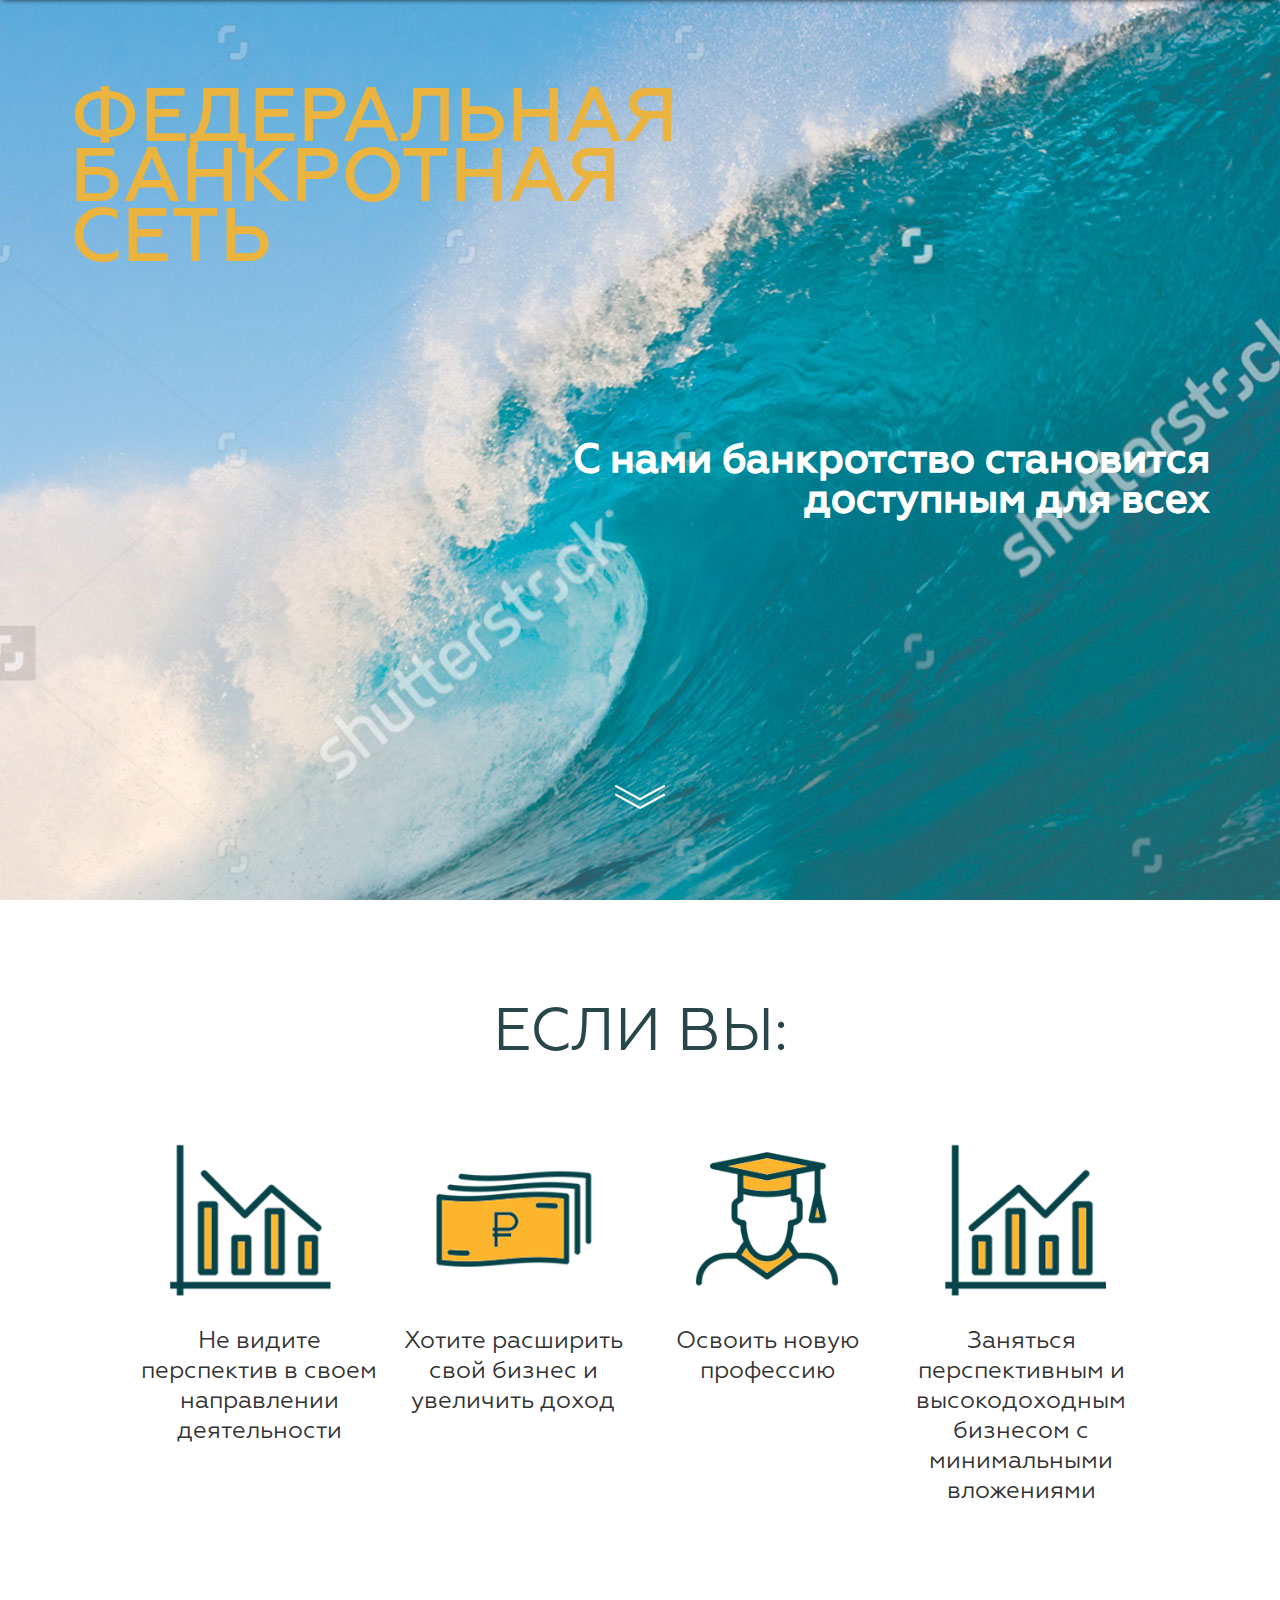
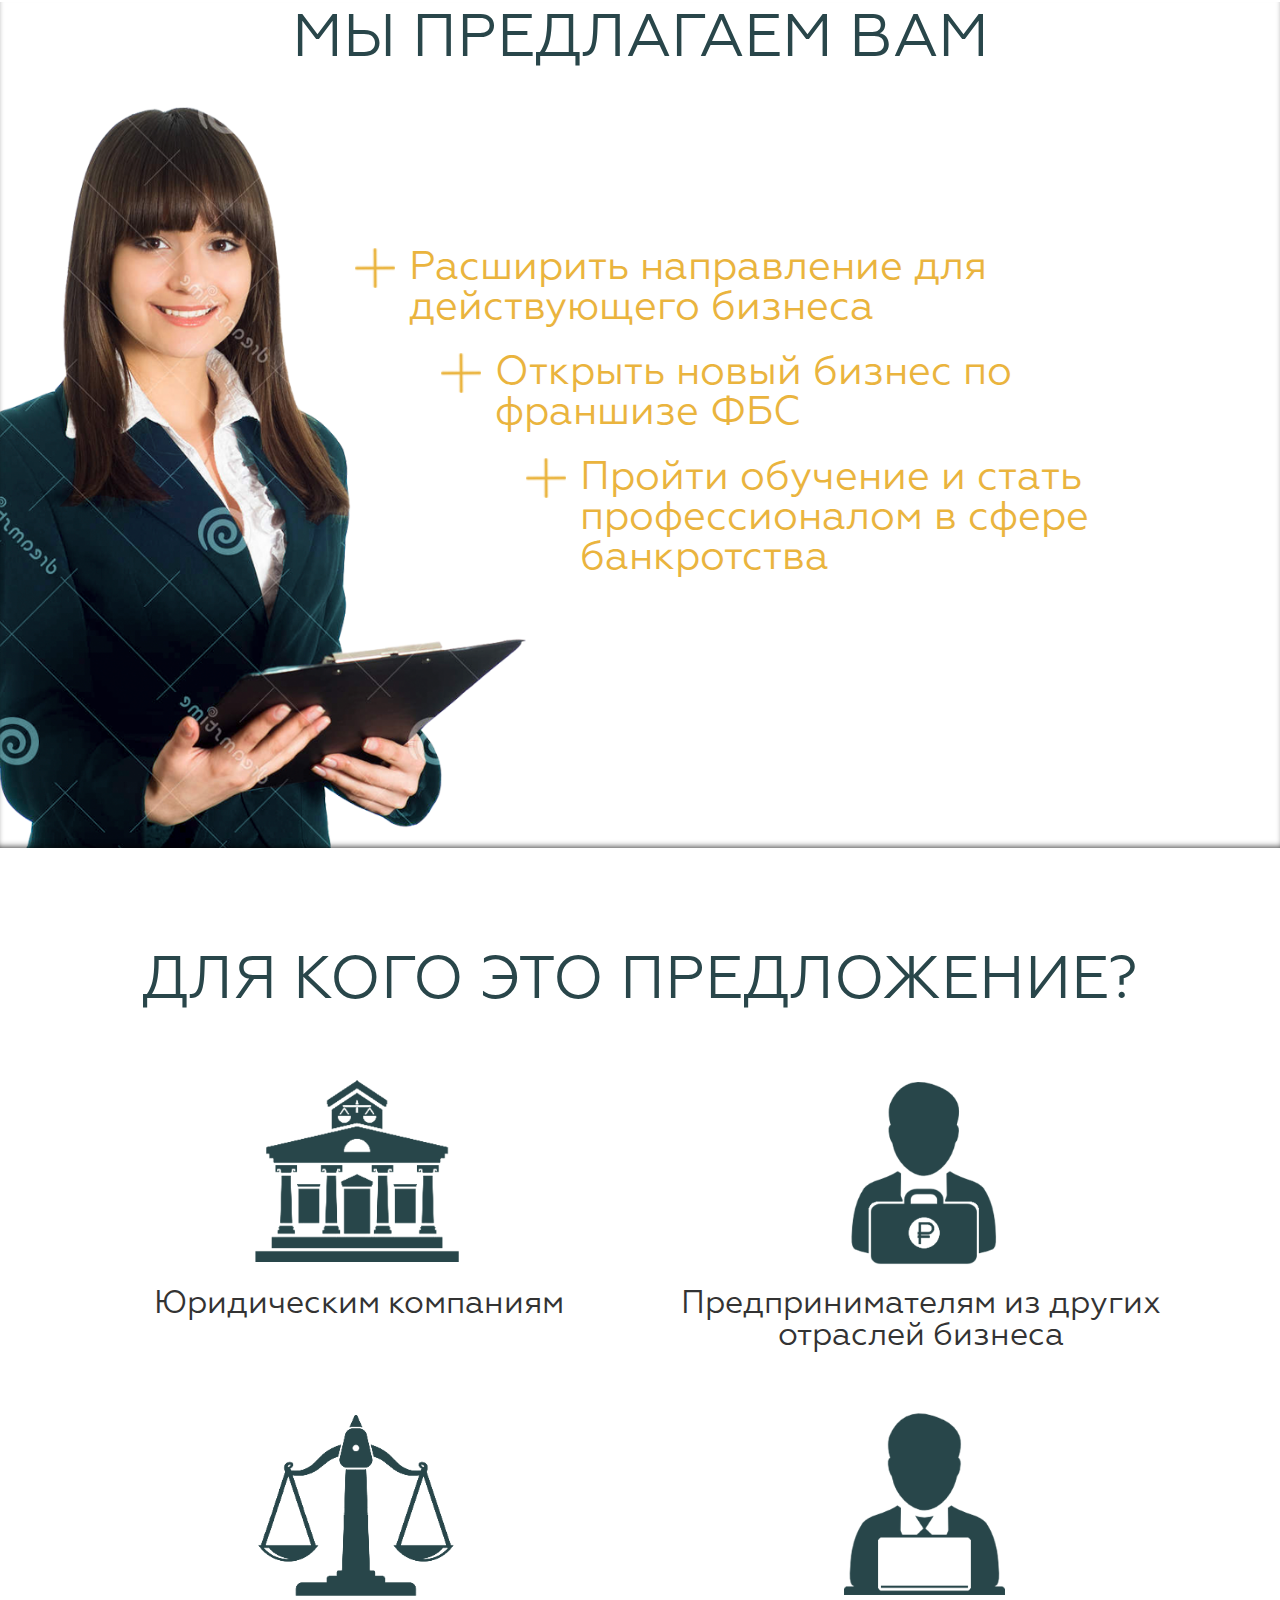
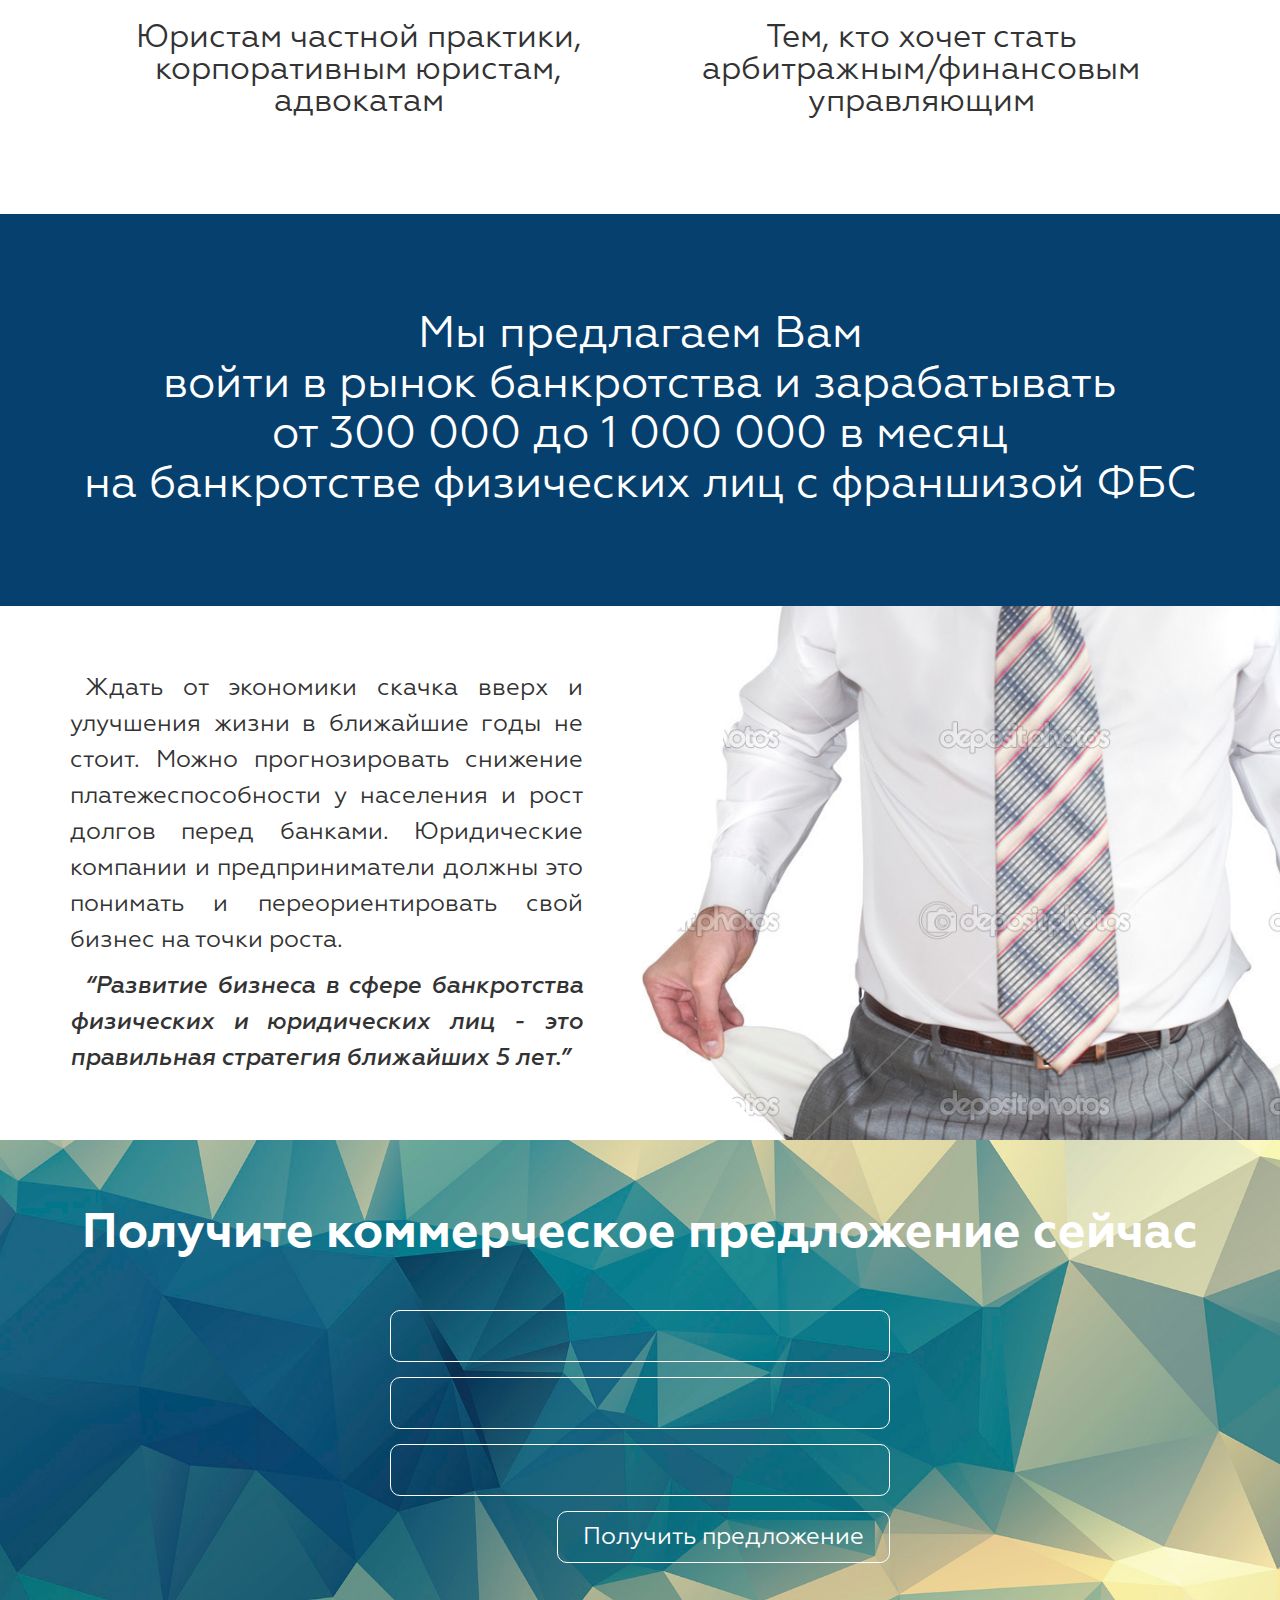
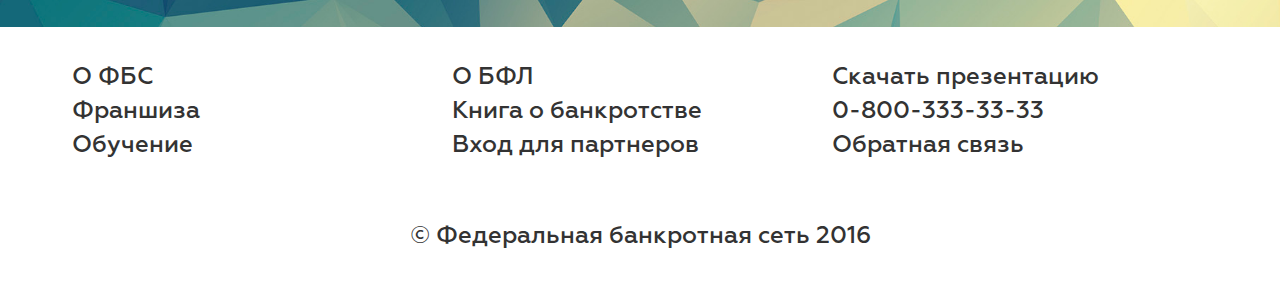
==== commit e7553bd6: "v 0.3" ====
--- a/index.html
+++ b/index.html
@@ -37,7 +37,7 @@
     <div class="block-content">
 
         <h1 class="title">
-            ФЕДЕРАЛЬНАЯ БАНКРОТНАЯ СЕТЬ
+            ФЕДЕРАЛЬНАЯ<br> БАНКРОТНАЯ<br> СЕТЬ
         </h1>
 
         <h2 class="text">
@@ -272,7 +272,6 @@
 
 
 <script src="js/jquery-2.1.4.min.js"></script>
-<script src="js/jQueryRotate.js"></script>
 <script src="js/custom-scripts.js"></script>
 </body>
 </html>--- a/css/custom-styles.css
+++ b/css/custom-styles.css
@@ -57,7 +57,7 @@
     position: fixed;
     top: -60px;
     left: 0;
-    z-index: 1;
+    z-index: 10;
     -webkit-box-shadow: 0 3px 5px -3px rgba(0,0,0,0.75);
     -moz-box-shadow: 0 3px 5px -3px rgba(0,0,0,0.75);
     box-shadow: 0 3px 5px -3px rgba(0,0,0,0.75);
@@ -113,11 +113,10 @@
     margin: auto;
 }
 .block-top .title {
-    width: 50%;
     font-family: "Geometria Medium", sans-serif;
     font-size: 76px;
     color: #eab43e;
-    line-height: 76px;
+    line-height: 60px;
     text-align: left;
     text-transform: none;
 }
@@ -416,9 +415,6 @@
 /*  the end of the about-fbs page   */
 
 /*    training page    */
-.block-top-training .title {
-    width: 80%;
-}
 .about-training ul {
     text-align: center;
     margin-top: 5%;
@@ -439,15 +435,11 @@
 .about-training ul li .text {
     font-size: 24px;
 }
-.get-program {
-    background: url('../images/background-get-offer.jpg') no-repeat center;
-    background-size: cover;
-}
 .you-will-get {
     padding: 0;
-    -webkit-box-shadow: inset 0 -3px 10px -3px rgba(0,0,0,0.75);
-    -moz-box-shadow: inset 0 -3px 10px -3px rgba(0,0,0,0.75);
-    box-shadow: inset 0 -3px 10px -3px rgba(0,0,0,0.75);
+    -webkit-box-shadow: inset 0 -4px 6px -3px rgba(0,0,0,0.75);
+    -moz-box-shadow: inset 0 -4px 6px -3px rgba(0,0,0,0.75);
+    box-shadow: inset 0 -4px 6px -3px rgba(0,0,0,0.75);
 }
 .you-will-get .block-content {
     position: relative;
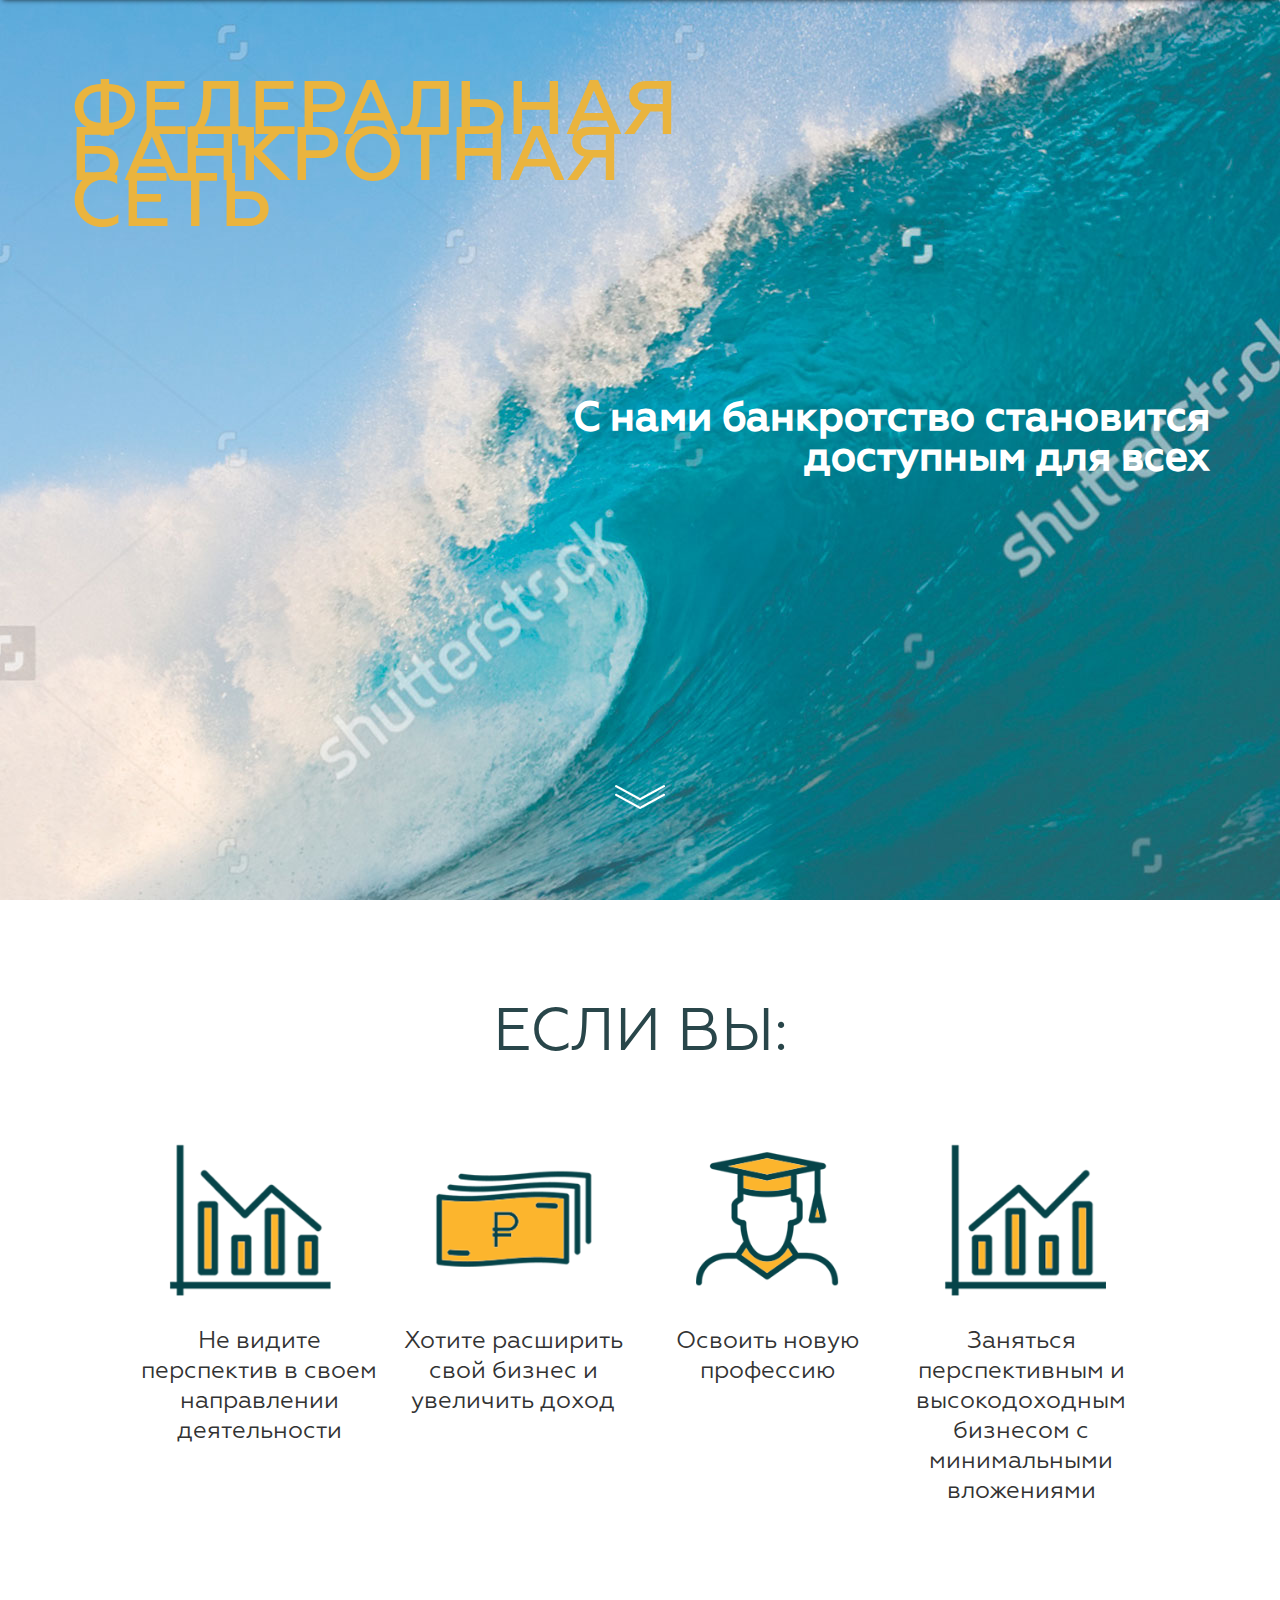
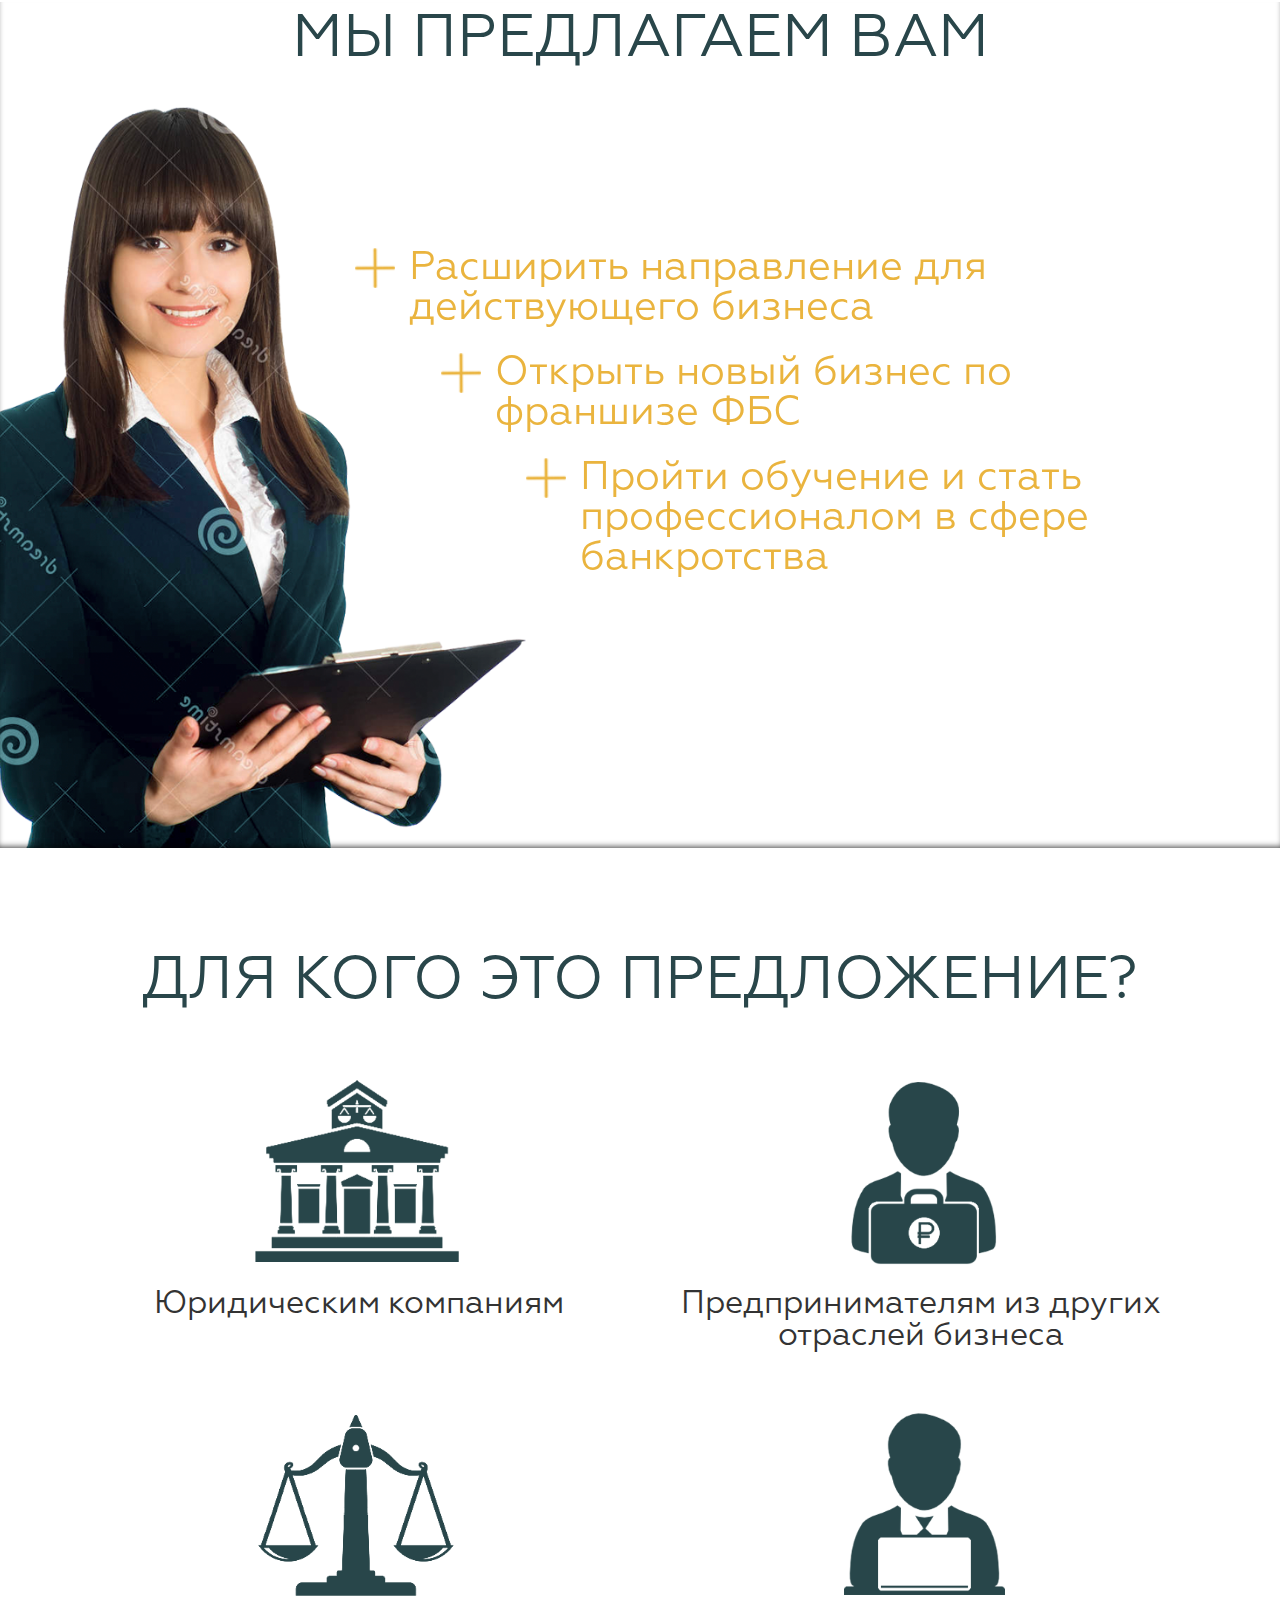
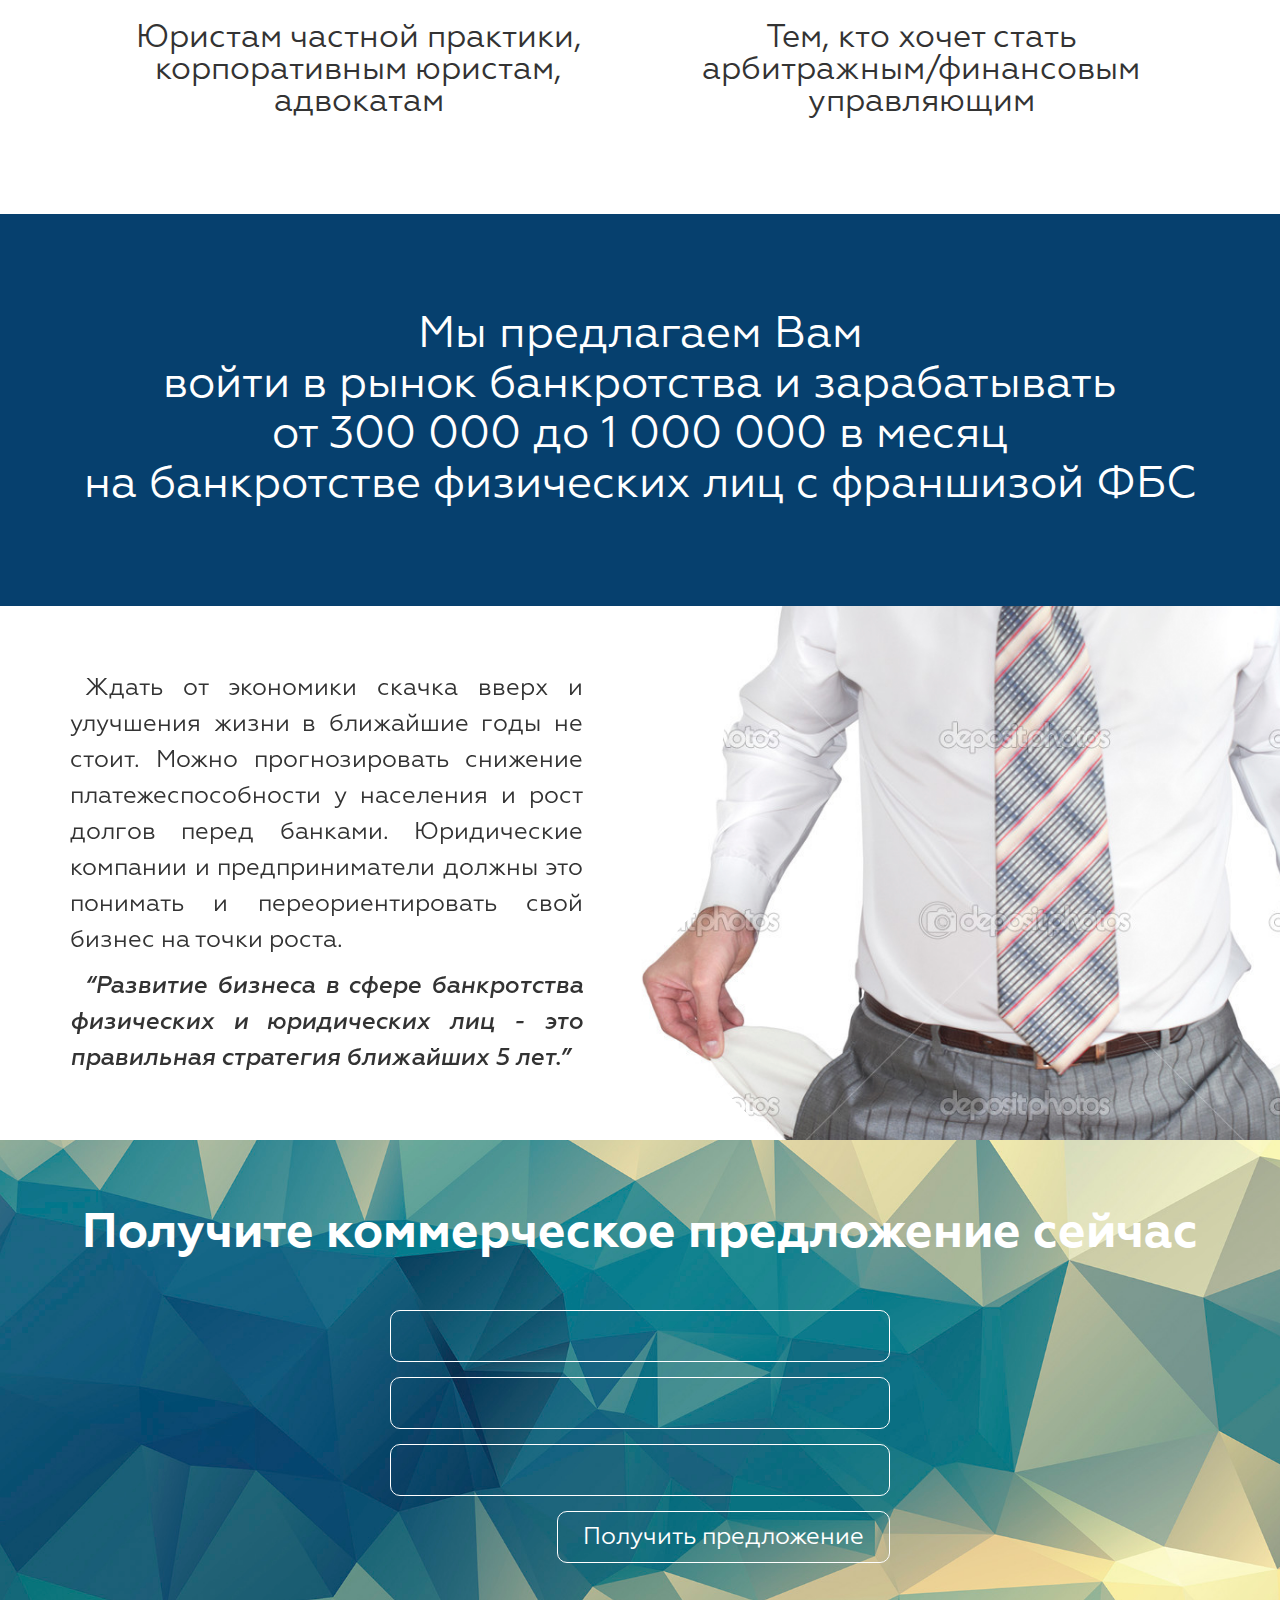
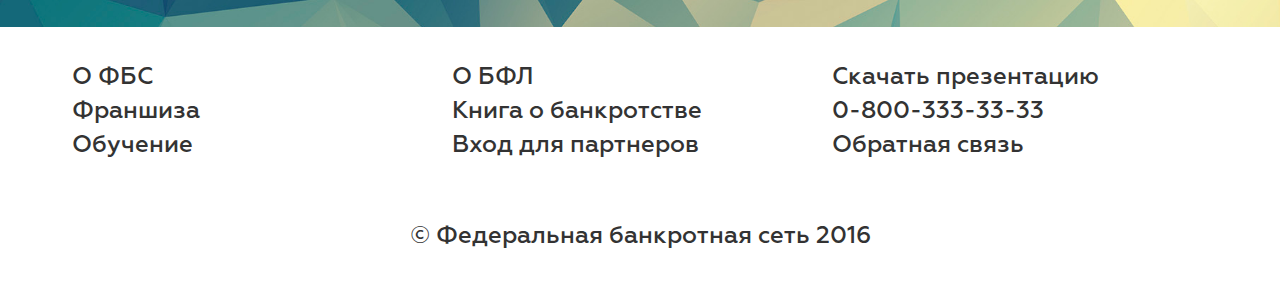
==== commit 2632b897: "v 0.4" ====
--- a/index.html
+++ b/index.html
@@ -58,27 +58,27 @@
             Если Вы:
         </h3>
 
-        <ul class="customers-needs">
-            <li>
-                <div class="icon-needs"></div>
+        <ul class="color-list">
+            <li>
+                <div class="icon icon-needs"></div>
                 <div class="text">
                     Не видите перспектив в своем направлении деятельности
                 </div>
             </li>
             <li>
-                <div class="icon-needs"></div>
+                <div class="icon icon-needs"></div>
                 <div class="text">
                     Хотите расширить свой бизнес и увеличить доход
                 </div>
             </li>
             <li>
-                <div class="icon-needs"></div>
+                <div class="icon icon-needs"></div>
                 <div class="text">
                     Освоить новую профессию
                 </div>
             </li>
             <li>
-                <div class="icon-needs"></div>
+                <div class="icon icon-needs"></div>
                 <div class="text">
                     Заняться перспективным и высокодоходным бизнесом с минимальными вложениями
                 </div>
--- a/css/custom-styles.css
+++ b/css/custom-styles.css
@@ -57,7 +57,7 @@
     position: fixed;
     top: -60px;
     left: 0;
-    z-index: 10;
+    z-index: 1;
     -webkit-box-shadow: 0 3px 5px -3px rgba(0,0,0,0.75);
     -moz-box-shadow: 0 3px 5px -3px rgba(0,0,0,0.75);
     box-shadow: 0 3px 5px -3px rgba(0,0,0,0.75);
@@ -116,7 +116,7 @@
     font-family: "Geometria Medium", sans-serif;
     font-size: 76px;
     color: #eab43e;
-    line-height: 60px;
+    line-height: 46px;
     text-align: left;
     text-transform: none;
 }
@@ -162,24 +162,24 @@
 .our-services .block-content {
     position: relative;
 }
-.if-you ul {
+.color-list {
     text-align: center;
     margin-top: 5%;
 }
-.if-you ul li {
+.color-list li {
     width: 250px;
     vertical-align: top;
 }
-.icon-needs {
+.icon {
     width: 80%;
     height: 190px;
     margin: 0 auto 3%;
 }
-.if-you ul li:nth-child(1) .icon-needs {background: url('../images/sprite-color.png') no-repeat -0.25% center;background-size: cover;}
-.if-you ul li:nth-child(2) .icon-needs {background: url('../images/sprite-color.png') no-repeat 8.25% center;background-size: cover;}
-.if-you ul li:nth-child(3) .icon-needs {background: url('../images/sprite-color.png') no-repeat 17% center;background-size: cover;}
-.if-you ul li:nth-child(4) .icon-needs {background: url('../images/sprite-color.png') no-repeat 26% center;background-size: cover;}
-.if-you ul li .text {
+.color-list li:nth-child(1) .icon-needs {background: url('../images/sprite-color.png') no-repeat -0.25% center;background-size: cover;}
+.color-list li:nth-child(2) .icon-needs {background: url('../images/sprite-color.png') no-repeat 8.25% center;background-size: cover;}
+.color-list li:nth-child(3) .icon-needs {background: url('../images/sprite-color.png') no-repeat 17% center;background-size: cover;}
+.color-list li:nth-child(4) .icon-needs {background: url('../images/sprite-color.png') no-repeat 26% center;background-size: cover;}
+.color-list li .text {
     font-size: 24px;
 }
 .image-girl {
@@ -411,35 +411,30 @@
 /*  the end of the contacts page   */
 
 /*    about-fbs page    */
-
+.color-list li:nth-child(1) .icon-fbs {background: url('../images/sprite-color.png') no-repeat 35.4% center;background-size: cover;}
+.color-list li:nth-child(2) .icon-fbs {background: url('../images/sprite-color.png') no-repeat 44.25% center;background-size: cover;}
+.color-list li:nth-child(3) .icon-fbs {background: url('../images/sprite-color.png') no-repeat 17% center;background-size: cover;}
+.color-list li:nth-child(4) .icon-fbs {background: url('../images/sprite-color.png') no-repeat 63.1% center;background-size: cover;}
 /*  the end of the about-fbs page   */
 
 /*    training page    */
-.about-training ul {
-    text-align: center;
-    margin-top: 5%;
-}
-.about-training ul li {
-    width: 250px;
-    vertical-align: top;
+.block-top-training .title {
+    width: 80%;
 }
 .icon-training {
     width: 80%;
     height: 190px;
     margin: 0 auto 3%;
 }
-.about-training ul li:nth-child(1) .icon-training {background: url('../images/sprite-color.png') no-repeat 73.25% center;background-size: cover;}
-.about-training ul li:nth-child(2) .icon-training {background: url('../images/sprite-color.png') no-repeat 82.5% center;background-size: cover;}
-.about-training ul li:nth-child(3) .icon-training {background: url('../images/sprite-color.png') no-repeat 53.15% center;background-size: cover;}
-.about-training ul li:nth-child(4) .icon-training {background: url('../images/sprite-color.png') no-repeat 99.55% center;background-size: cover;}
-.about-training ul li .text {
-    font-size: 24px;
-}
+.color-list li:nth-child(1) .icon-training {background: url('../images/sprite-color.png') no-repeat 73.25% center;background-size: cover;}
+.color-list li:nth-child(2) .icon-training {background: url('../images/sprite-color.png') no-repeat 82.5% center;background-size: cover;}
+.color-list li:nth-child(3) .icon-training {background: url('../images/sprite-color.png') no-repeat 53.15% center;background-size: cover;}
+.color-list li:nth-child(4) .icon-training {background: url('../images/sprite-color.png') no-repeat 99.55% center;background-size: cover;}
 .you-will-get {
     padding: 0;
-    -webkit-box-shadow: inset 0 -4px 6px -3px rgba(0,0,0,0.75);
-    -moz-box-shadow: inset 0 -4px 6px -3px rgba(0,0,0,0.75);
-    box-shadow: inset 0 -4px 6px -3px rgba(0,0,0,0.75);
+    -webkit-box-shadow: inset 0 -3px 10px -3px rgba(0,0,0,0.75);
+    -moz-box-shadow: inset 0 -3px 10px -3px rgba(0,0,0,0.75);
+    box-shadow: inset 0 -3px 10px -3px rgba(0,0,0,0.75);
 }
 .you-will-get .block-content {
     position: relative;
@@ -469,11 +464,11 @@
     display: block;
     margin-top: 1%;
 }
-.icon-you-get {
-    position: relative;
-    display: inline-block;
-    width: 3.15%;
-    padding-top: 2.5%;
+.icon-ok {
+    position: relative;
+    display: inline-block;
+    width: 37px;
+    padding-top: 30px;
     vertical-align: top;
     background: url('../images/marker-ok.png') no-repeat center;
     background-size: cover;
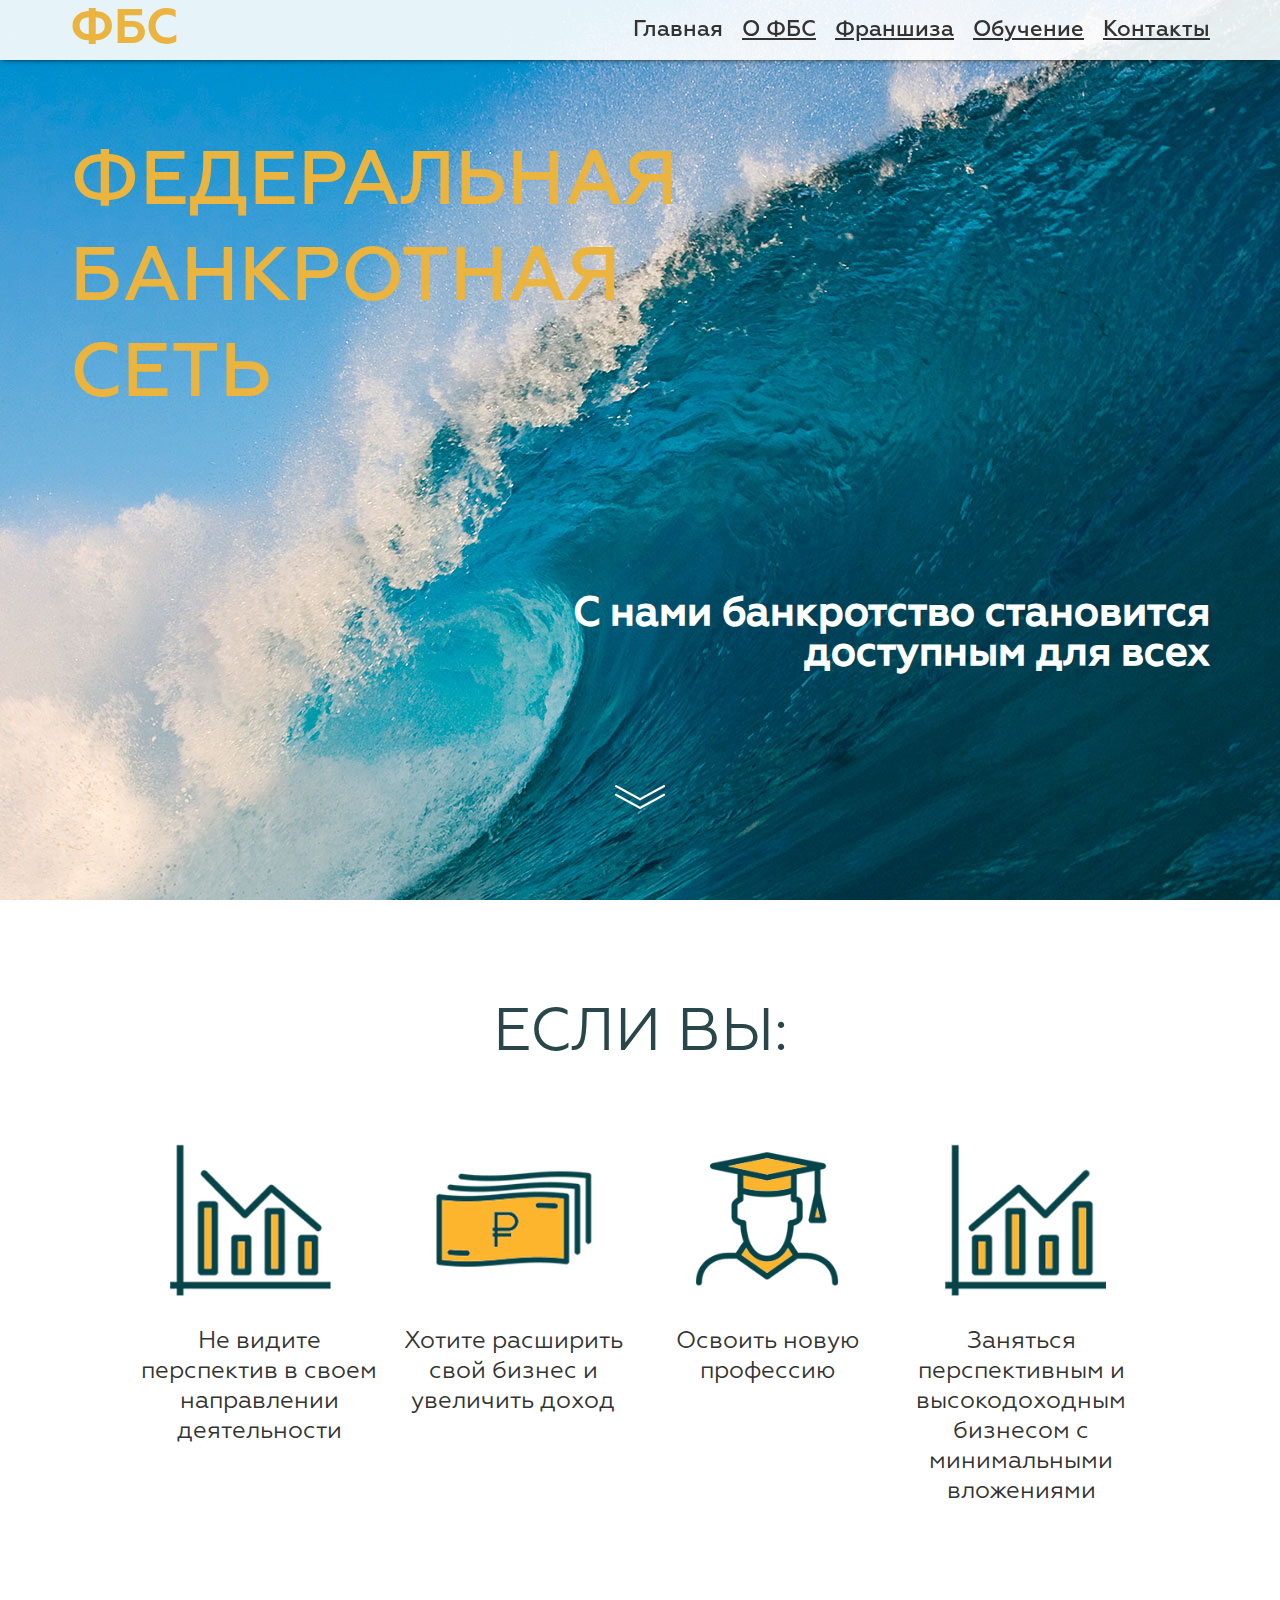
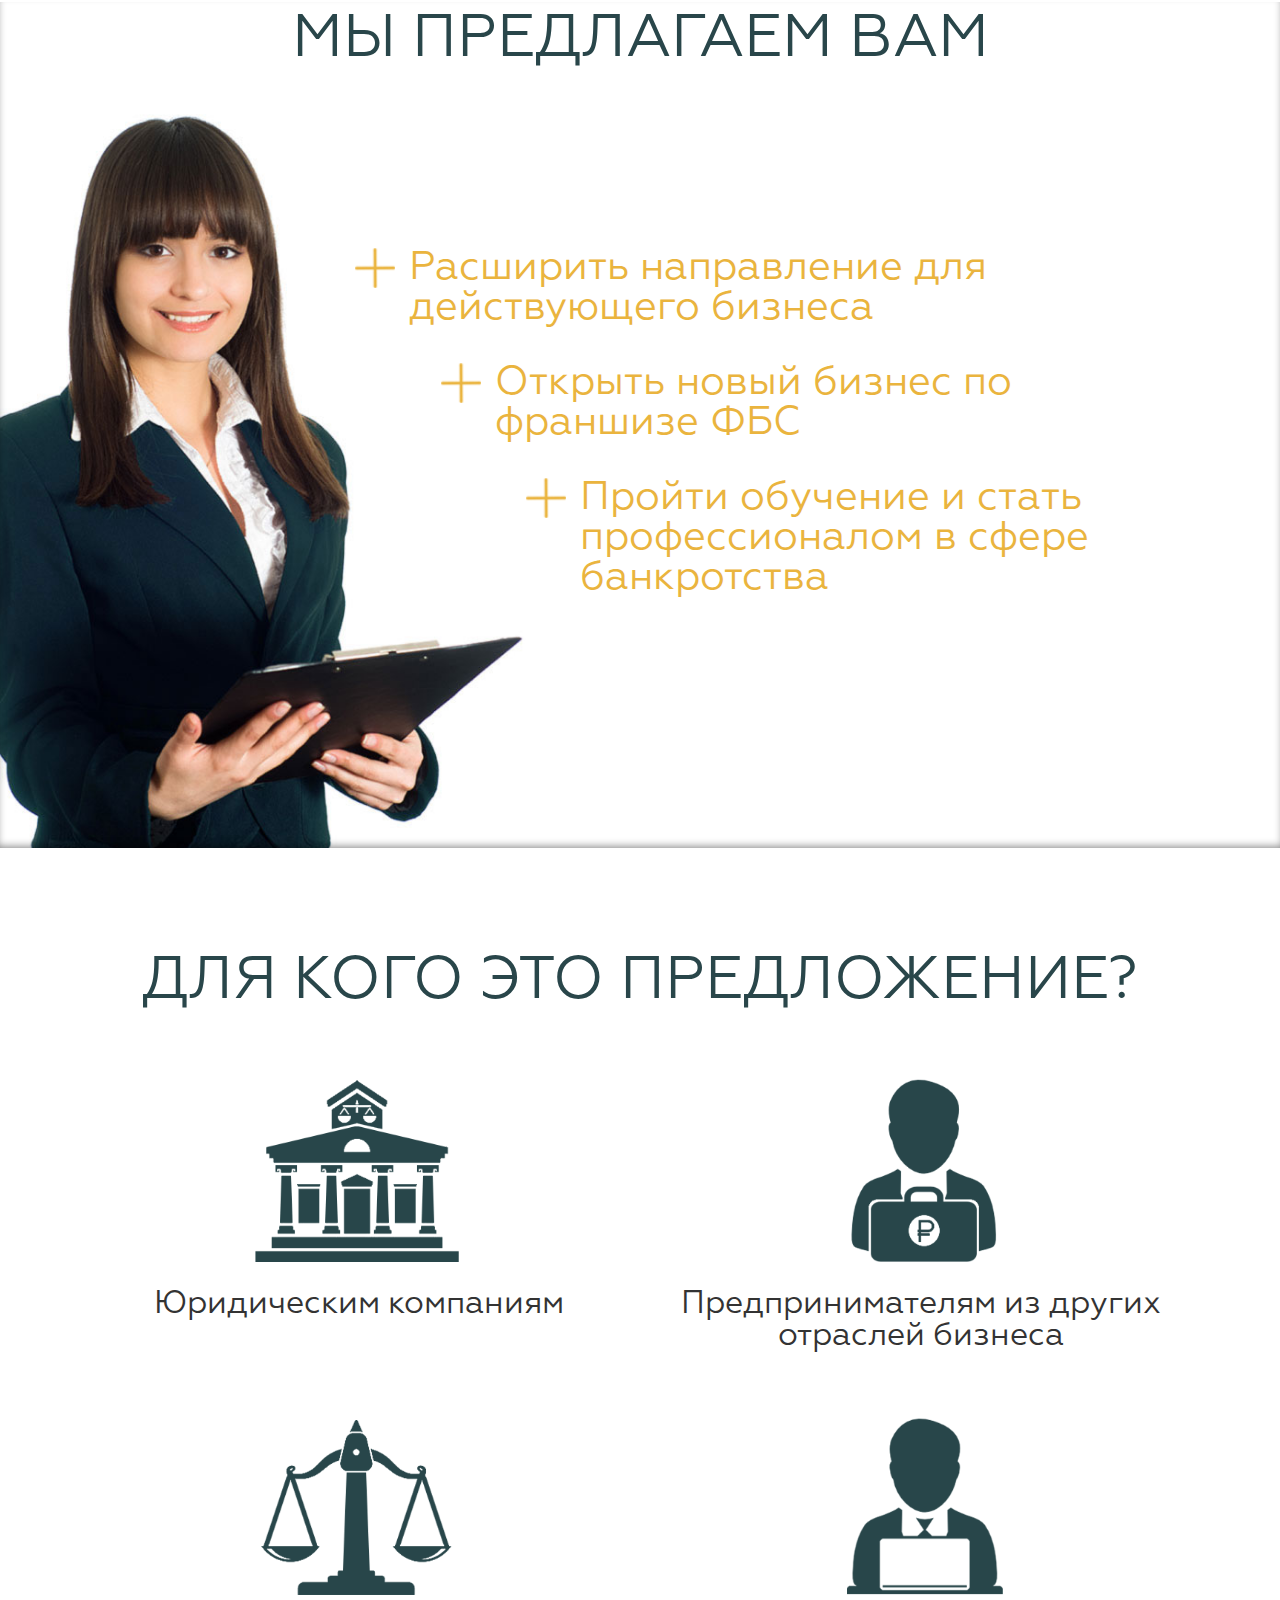
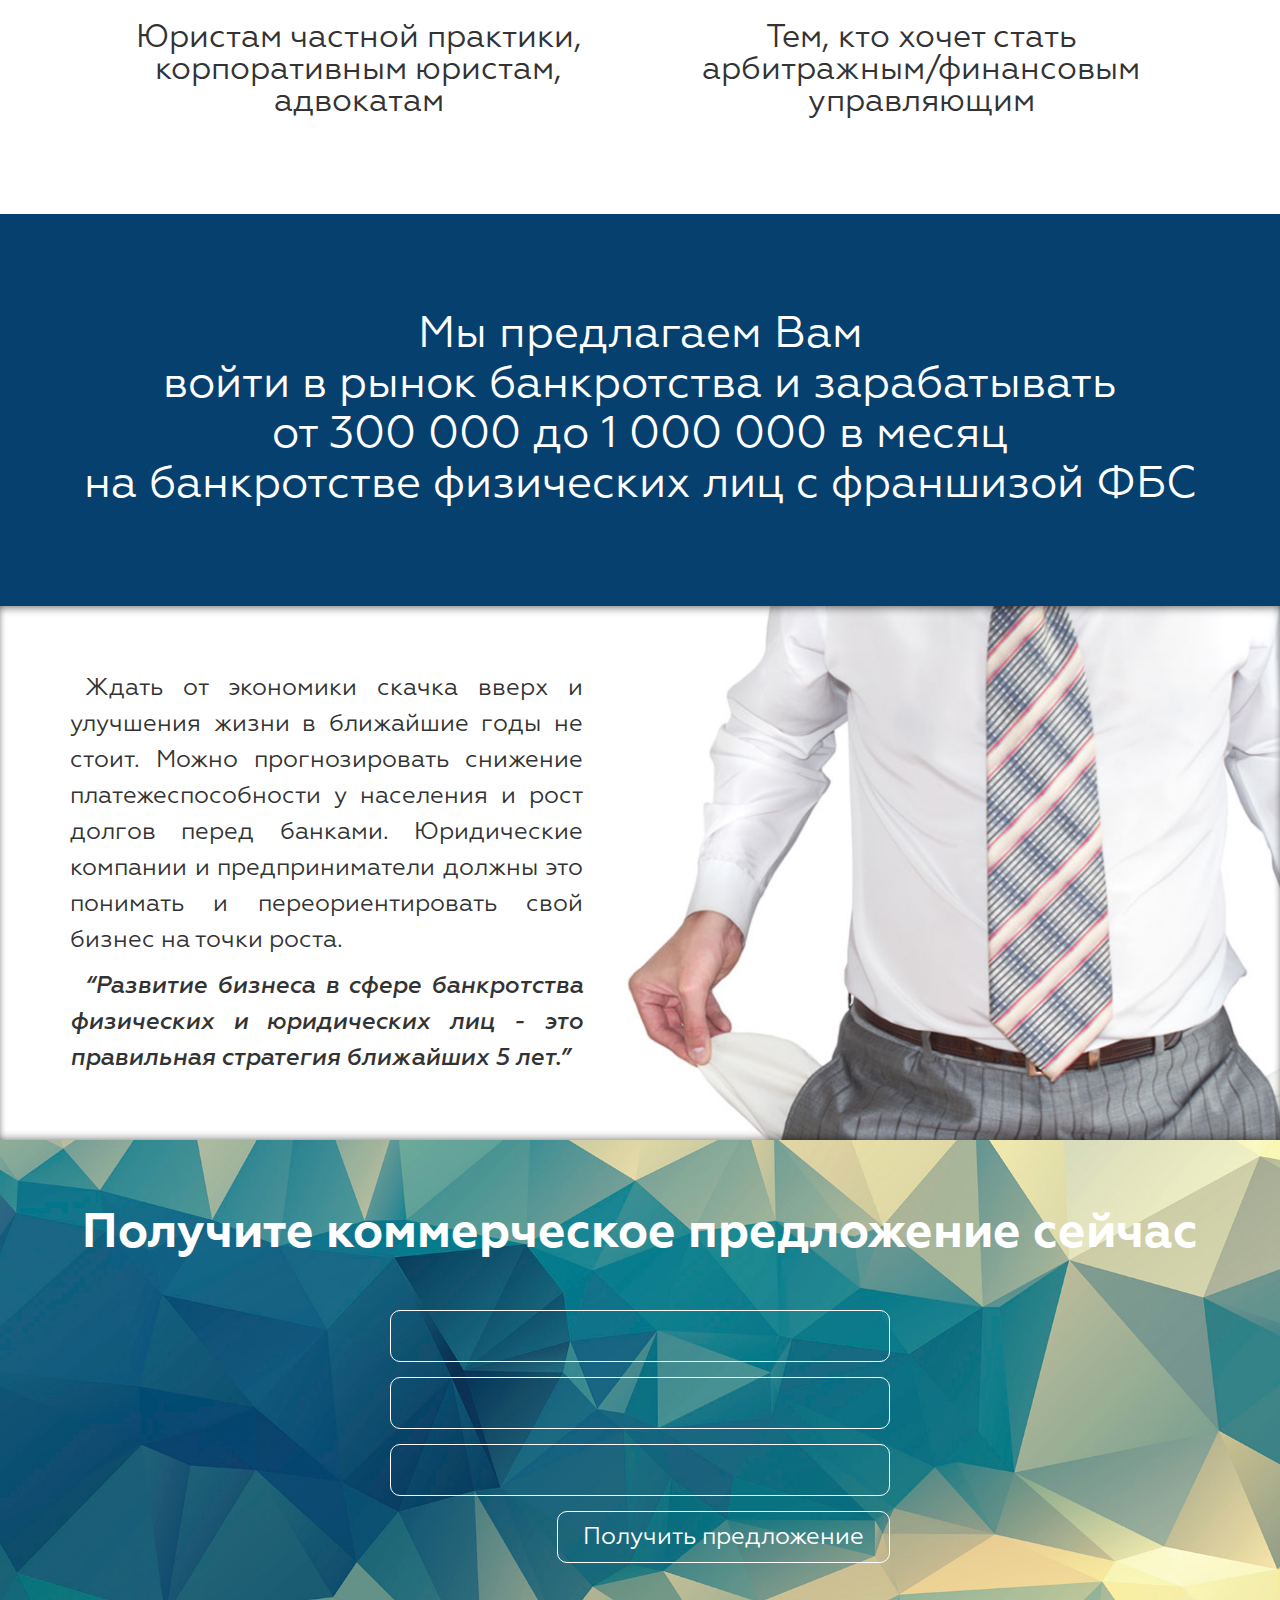
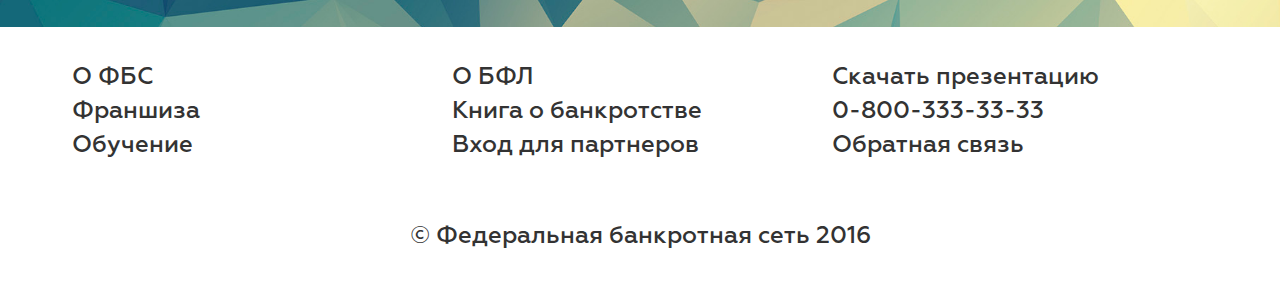
==== commit 03b1a6b2: "v 0.7" ====
--- a/index.html
+++ b/index.html
@@ -13,7 +13,9 @@
     <div class="block-content">
 
         <a href="index.html" class="logo">ФБС</a>
-        
+
+        <div class="marker-menu"></div>
+
         <nav>
             <ul>
                 <li><a class="active" href="index.html">Главная</a></li>
@@ -24,8 +26,6 @@
             </ul>
         </nav>
 
-        <div class="marker-menu"></div>
-
     </div>
 
 </div>
@@ -37,7 +37,7 @@
     <div class="block-content">
 
         <h1 class="title">
-            ФЕДЕРАЛЬНАЯ<br> БАНКРОТНАЯ<br> СЕТЬ
+            ФЕДЕРАЛЬНАЯ БАНКРОТНАЯ СЕТЬ
         </h1>
 
         <h2 class="text">
@@ -184,7 +184,7 @@
 
 </div>
 
-<div class="offer block-wrap">
+<div class="blue-block block-wrap">
 
     <div class="block-content">
 
--- a/css/custom-styles.css
+++ b/css/custom-styles.css
@@ -23,8 +23,11 @@
 ul li {
      display: inline-block;
 }
+.clearfix {
+    clear: both;
+}
 .block-content {
-    width: 100%;
+    width: 95%;
     max-width: 1140px;
     margin: 0 auto;
 }
@@ -43,6 +46,7 @@
     width: 100%;
     height: 100%;
     background: #ffffff;
+    overflow-x: hidden;
 }
 
 .block-wrap {
@@ -53,11 +57,12 @@
 /*         header         */
 .header {
     background: rgba(255, 255, 255, 0.9);
-    height: 60px;
+    height: auto;
+    min-height: 60px;
     position: fixed;
-    top: -60px;
+    top: 0;
     left: 0;
-    z-index: 1;
+    z-index: 10;
     -webkit-box-shadow: 0 3px 5px -3px rgba(0,0,0,0.75);
     -moz-box-shadow: 0 3px 5px -3px rgba(0,0,0,0.75);
     box-shadow: 0 3px 5px -3px rgba(0,0,0,0.75);
@@ -70,6 +75,9 @@
     line-height: 60px;
     text-decoration: none;
 }
+.marker-menu {
+    display: none;
+}
 nav {
     float: right;
 }
@@ -107,18 +115,25 @@
 }
 .block-top .block-content {
     position: absolute;
-    top: 10%;
+    top: 15%;
     left: 0;
     right: 0;
     margin: auto;
 }
 .block-top .title {
+    width: 50%;
     font-family: "Geometria Medium", sans-serif;
     font-size: 76px;
     color: #eab43e;
-    line-height: 46px;
+    line-height: 96px;
     text-align: left;
     text-transform: none;
+}
+.block-top .title-middle {
+    width: 70%;
+}
+.block-top .title-long {
+    width: 80%;
 }
 .block-top .text {
     font-family: "Geometria Medium", sans-serif;
@@ -155,9 +170,9 @@
 
 .our-services {
     padding: 0;
-    -webkit-box-shadow: inset 0 -4px 6px -3px rgba(0,0,0,0.75);
-    -moz-box-shadow: inset 0 -4px 6px -3px rgba(0,0,0,0.75);
-    box-shadow: inset 0 -4px 6px -3px rgba(0,0,0,0.75);
+    -webkit-box-shadow: inset 0 -4px 8px -3px rgba(0,0,0,0.5);
+    -moz-box-shadow: inset 0 -4px 8px -3px rgba(0,0,0,0.5);
+    box-shadow: inset 0 -4px 8px -3px rgba(0,0,0,0.5);
 }
 .our-services .block-content {
     position: relative;
@@ -188,7 +203,7 @@
     position: absolute;
     bottom: 0;
     left: -10%;
-    background: url('../images/girl.png') no-repeat;
+    background: url('../images/girl.jpg') no-repeat;
     background-size: cover;
     z-index: -1;
 }
@@ -201,7 +216,7 @@
     position: relative;
     width: 75%;
     text-align: left;
-    margin-bottom: 25px;
+    margin-bottom: 35px;
     z-index: 1;
 }
 .services-accordion li:nth-child(2) {width: 67.5%;}
@@ -215,7 +230,7 @@
     width: 90%;
     vertical-align: top;
 }
-.services-accordion .item-header .marker-accordion {
+.item-header .marker-accordion {
     display: inline-block;
     width: 40px;
     height: 40px;
@@ -271,10 +286,10 @@
     line-height: 32px;
     margin: 2.5% auto 0;
 }
-.offer {
+.blue-block {
     background: #06406e;
 }
-.offer .text {
+.blue-block .text {
     color: #ffffff;
     font-size: 44px;
     line-height: 50px;
@@ -283,6 +298,9 @@
 
 .selling-info {
     padding: 0;
+    -webkit-box-shadow: inset 0 -4px 8px -3px rgba(0,0,0,0.5), inset 0 5px 8px -3px rgba(0,0,0,0.5);
+    -moz-box-shadow: inset 0 -4px 8px -3px rgba(0,0,0,0.5), inset 0 5px 8px -3px rgba(0,0,0,0.5);
+    box-shadow: inset 0 -4px 8px -3px rgba(0,0,0,0.5), inset 0 5px 8px -3px rgba(0,0,0,0.5);
 }
 .selling-info .block-content {
     position: relative;
@@ -305,10 +323,11 @@
     position: absolute;
     bottom: 0;
     right: -20%;
-    width: 70%;
+    width: 72%;
     height: 100%;
-    background: url('../images/poor-man.png');
-    background-size: cover;
+    background: url('../images/poor-man.jpg');
+    background-size: cover;
+    z-index: -1;
 }
 
 .form-wrap {
@@ -415,12 +434,71 @@
 .color-list li:nth-child(2) .icon-fbs {background: url('../images/sprite-color.png') no-repeat 44.25% center;background-size: cover;}
 .color-list li:nth-child(3) .icon-fbs {background: url('../images/sprite-color.png') no-repeat 17% center;background-size: cover;}
 .color-list li:nth-child(4) .icon-fbs {background: url('../images/sprite-color.png') no-repeat 63.1% center;background-size: cover;}
+.crisis .title {
+    font-family: "Geometria Medium", sans-serif;
+    font-size: 48px;
+    color: #ffffff;
+    text-align: center;
+}
+.crisis ul {
+    margin-top: 5%;
+}
+.crisis .icon-ok {
+    background: url('../images/sprite-ok.png') no-repeat right center;
+    background-size: cover;
+    vertical-align: middle;
+    bottom: 0;
+}
+.crisis ul li {
+    width: 100%;
+    margin-bottom: 2.5%;
+}
+.crisis ul li .text {
+    display: inline-block;
+    width: 95%;
+    font-size: 30px;
+    color: #ffffff;
+    vertical-align: middle;
+}
+.crisis .block-content>.text {
+    font-family: "Geometria Medium Italic", sans-serif;
+    font-size: 44px;
+    color: #ffffff;
+    text-align: center;
+    margin-top: 2.5%;
+}
+.partners ul {
+    margin-top: 7.5%;
+    width: 100%;
+}
+.partners ul li {
+    width: 100%;
+    margin-bottom: 2.5%;
+}
+.partners .text {
+    display: inline-block;
+    vertical-align: middle;
+    font-size: 30px;
+}
+.partners .logo-partner {
+    display: inline-block;
+    vertical-align: middle;
+    width: 25%;
+}
+.partners .logo-pr {
+    padding-top: 7.125%;
+    background: url('../images/logo-pr.png') no-repeat right center;
+    background-size: cover;
+}
+.partners .logo-sa {
+    padding-top: 8.19%;
+    background: url('../images/logo-sa.png') no-repeat right center;
+    background-size: cover;
+}
 /*  the end of the about-fbs page   */
 
 /*    training page    */
-.block-top-training .title {
-    width: 80%;
-}
+
 .icon-training {
     width: 80%;
     height: 190px;
@@ -432,9 +510,9 @@
 .color-list li:nth-child(4) .icon-training {background: url('../images/sprite-color.png') no-repeat 99.55% center;background-size: cover;}
 .you-will-get {
     padding: 0;
-    -webkit-box-shadow: inset 0 -3px 10px -3px rgba(0,0,0,0.75);
-    -moz-box-shadow: inset 0 -3px 10px -3px rgba(0,0,0,0.75);
-    box-shadow: inset 0 -3px 10px -3px rgba(0,0,0,0.75);
+    -webkit-box-shadow: inset 0 -4px 8px -3px rgba(0,0,0,0.5);
+    -moz-box-shadow: inset 0 -4px 8px -3px rgba(0,0,0,0.5);
+    box-shadow: inset 0 -4px 8px -3px rgba(0,0,0,0.5);
 }
 .you-will-get .block-content {
     position: relative;
@@ -444,7 +522,7 @@
     position: absolute;
     left: -5%;
     bottom: 0;
-    background: url('../images/man-with-board.png') no-repeat center;
+    background: url('../images/man-with-board.jpg') no-repeat center;
     background-size: cover;
     width: 110%;
     padding-top: 66%;
@@ -470,7 +548,7 @@
     width: 37px;
     padding-top: 30px;
     vertical-align: top;
-    background: url('../images/marker-ok.png') no-repeat center;
+    background: url('../images/sprite-ok.png') no-repeat left center;
     background-size: cover;
     bottom: -8px;
     margin-right: 1%;
@@ -492,6 +570,295 @@
 
 /*    franchise page    */
 
+.steps ul li {
+    width: 980px;
+    display: block;
+    margin-bottom: 15px;
+}
+.steps ul li:nth-child(2) {top: 75px;margin-left: 30px;}
+.steps ul li:nth-child(3) {top: 150px;margin-left: 60px;}
+.steps ul li:nth-child(4) {top: 225px;margin-left: 90px;}
+.steps ul li:nth-child(5) {top: 300px;margin-left: 120px;}
+.steps ul li:nth-child(6) {top: 375px;margin-left: 150px;}
+.steps .icon {
+    display: inline-block;
+    width: 60px;
+    height: 60px;
+    font-size: 32px;
+    line-height: 60px;
+    color: #eab43e;
+    border: 2px solid #eab43e;
+    text-align: center;
+    -webkit-border-radius: 100%;
+    -moz-border-radius: 100%;
+    border-radius: 100%;
+    vertical-align: middle;
+    margin: 0;
+}
+.steps .text {
+    display: inline-block;
+    width: 900px;
+    margin-left: 15px;
+    vertical-align: middle;
+    font-size: 28px;
+    line-height: 32px;
+}
+.our-services-franchise {
+    padding-top: 5%;
+}
+.salary-size {
+    padding: 0;
+    -webkit-box-shadow: inset 0 -4px 8px -3px rgba(0,0,0,0.5);
+    -moz-box-shadow: inset 0 -4px 8px -3px rgba(0,0,0,0.5);
+    box-shadow: inset 0 -4px 8px -3px rgba(0,0,0,0.5);
+}
+.salary-size .block-content {
+    position: relative;
+    border-bottom: 1px solid transparent;
+}
+.image-business-women {
+    width: 100%;
+    height: 100%;
+    background: #ffffff url('../images/business-women.jpg') no-repeat right bottom;
+    background-size: auto 85%;
+    position: absolute;
+    top: 0;
+    right: -10%;
+    z-index: -1;
+}
+.salary-size .sub-title {
+    margin: 5% 0 2.5% 15%;
+    font-size: 40px;
+    text-decoration: underline;
+    font-weight: 100;
+}
+.salary-size .text-1 {
+    font-size: 30px;
+    margin-bottom: 2.5%;
+}
+.salary-size .mark {
+    font-size: 40px;
+    color: #29464a;
+}
+.salary-size ul li {
+    display: block;
+    font-size: 24px;
+}
+.salary-size .text-2 {
+    font-size: 38px;
+    color: #eab43e;
+    margin:  4% 0 2.5%;
+}
+.salary-size .text-3 {
+    font-size: 24px;
+    margin-bottom: 5%;
+}
+.how-your-business ul {
+    text-align: center;
+    margin-top: 5%;
+}
+.how-your-business ul li {
+    width: 342px;
+    margin: 0 1%;
+    vertical-align: top;
+}
+.how-your-business ul li:nth-child(1), .how-your-business ul li:nth-child(2) {
+    margin-top: 0;
+}
+.icon-business {
+    width: 100%;
+    height: 250px;
+    margin: 0 auto;
+}
+.how-your-business ul li:nth-child(1) .icon-business {background: url('../images/sprite-black&white.png') no-repeat 52% center;background-size: cover;}
+.how-your-business ul li:nth-child(2) .icon-business {background: url('../images/sprite-black&white.png') no-repeat 42.5% center;background-size: cover;}
+.how-your-business ul li:nth-child(3) .icon-business {background: url('../images/sprite-black&white.png') no-repeat 17.25% center;background-size: cover;}
+.how-your-business .text {
+    width: 95%;
+    font-size: 22px;
+    line-height: 26px;
+    margin: 2.5% auto 0;
+}
+.start-cost, .introduction-cost {
+    padding: 2.5% 0;
+    text-align: center;
+}
+.start-cost .title {
+    color: #ffffff;
+}
+.business-packages {
+    margin: 2.5% 0;
+}
+.start-cost .business-packages>li {
+    width: 320px;
+    height: 585px;
+    margin: 2.5% 1% ;
+    border: 2px solid #ffffff;
+    -webkit-border-radius: 3px;
+    -moz-border-radius: 3px;
+    border-radius: 3px;
+    vertical-align: top;
+    position: relative;
+}
+.start-cost .sub-title {
+    border-bottom: 2px solid #ffffff;
+    background: rgba(255, 255, 255, 0.4);
+    padding: 15px 0;
+    font-size: 24px;
+    color: #ffe598;
+}
+.start-cost .business-packages .sub-title span {
+    font-size: 24px;
+    color: #ffe598;
+    text-decoration: underline;
+}
+.start-cost .business-packages li ul li {
+    color: #ffffff;
+    font-size: 18px;
+    text-align: left;
+    width: 75%;
+    margin: 15px auto 0;
+}
+.start-cost .business-packages li ul li:before {
+    content: "-  ";
+    margin-left: -15px;
+}
+.start-cost .text {
+    width: 100%;
+    font-family: "Geometria Bold", sans-serif;
+    font-size: 18px;
+    color: #ffffff;
+    position: absolute;
+    left: 0;
+    bottom: 20px;
+}
+.introduction-cost .title {
+    text-transform: none;
+    line-height: 60px;
+}
+.introduction-cost .business-packages>li {
+    width: 320px;
+    margin: 2.5% 1% ;
+    border: 2px solid #eab43e;
+    -webkit-border-radius: 3px;
+    -moz-border-radius: 3px;
+    border-radius: 3px;
+    vertical-align: top;
+}
+.introduction-cost .package-name {
+    font-size: 32px;
+    line-height: 28px;
+    color: #eab43e;
+    padding: 15px 0;
+}
+.introduction-cost .text, .introduction-cost .cost-value {
+    display: inline-block;
+    font-size: 28px;
+    padding-bottom: 10px;
+}
+.introduction-cost table {
+    width: 100%;
+    font-size: 16px;
+    text-align: left;
+}
+.introduction-cost table td {
+    padding: 0 5%;
+    vertical-align: middle;
+    height: 50px;
+}
+.introduction-cost table tr:nth-child(1),
+.introduction-cost table tr:nth-child(5),
+.introduction-cost table tr:nth-child(9) {
+    background: #fff9ed;
+}
+.introduction-cost table tr:nth-child(3),
+.introduction-cost table tr:nth-child(7),
+.introduction-cost table tr:nth-child(11) {
+    background: #ecfdff;
+}
+.easy-with-us {
+    padding-top:  0;
+    text-align: center;
+}
+.easy-with-us ul {
+    margin-top: 5%;
+}
+.easy-with-us ul li {
+    width: 180px;
+    vertical-align: top;
+}
+.easy-with-us .icon-arrow {
+    width: 50px;
+    height: 50px;
+    background: url('../images/sprite-arrows.png') no-repeat left center;
+    background-size: cover;
+    margin-top: 35px;
+}
+.easy-with-us .icon-step {
+    width: 100%;
+    padding-top: 120px;
+}
+.easy-with-us ul li:nth-child(1) .icon-step {background: url('../images/sprite-black&white.png') no-repeat 61% center;background-size: cover;}
+.easy-with-us ul li:nth-child(3) .icon-step {background: url('../images/sprite-black&white.png') no-repeat 42.5% center;background-size: cover;}
+.easy-with-us ul li:nth-child(5) .icon-step {background: url('../images/sprite-black&white.png') no-repeat 68.5% center;background-size: cover;}
+.easy-with-us ul li:nth-child(7) .icon-step {margin:auto;width:80%;background: url('../images/sprite-black&white.png') no-repeat 75.5% center;background-size: cover;}
+.easy-with-us ul li:nth-child(9) .icon-step {background: url('../images/sprite-black&white.png') no-repeat 85% center;background-size: cover;}
+.easy-with-us .text {
+    margin-top: 20px;
+    font-size: 20px;
+}
+.our-tasks {
+    text-align: center;
+}
+.our-tasks ul {
+    margin-top: 2.5%;
+}
+.our-tasks ul li {
+    width: 350px;
+    vertical-align: top;
+    margin: 0 10px;
+}
+.our-tasks .text {
+    font-size: 24px;
+}
+.our-tasks ul li:nth-child(1) .icon-business {background: url('../images/sprite-color.png') no-repeat 25.5% center;background-size: cover;}
+.our-tasks ul li:nth-child(2) .icon-business {background: url('../images/sprite-color.png') no-repeat 63.5% center;background-size: cover;}
+.our-tasks ul li:nth-child(3) .icon-business {background: url('../images/sprite-color.png') no-repeat 91.5% center;background-size: cover;}
+
+.your-questions {
+    padding-top: 0;
+}
+.questions-accordion {
+    margin-top: 5%;
+    text-align: right;
+}
+.questions-accordion li {
+    position: relative;
+    width: 100%;
+    text-align: left;
+    margin-bottom: 35px;
+    z-index: 1;
+}
+.questions-accordion .item-header .text {
+    display: inline-block;
+    font-size: 22px;
+    line-height: 24px;
+    cursor: pointer;
+    width: 90%;
+    vertical-align: middle;
+}
+.questions-accordion .item-header .marker-accordion {
+    display: inline-block;
+    width: 30px;
+    height: 30px;
+    vertical-align: middle;
+}
+.questions-accordion .item-content {
+    display: none;
+    padding-left: 6%;
+    font-size: 22px;
+    margin-top: 20px;
+}
 /*  the end of the franchise page   */
 
 /*    footer    */
@@ -524,4 +891,56 @@
     text-align: center;
     padding: 5% 0;
 }
-/*    the end of the footer    */+/*    the end of the footer    */
+
+/*    media-queries    */
+@media (max-width: 1366px) {
+
+}
+
+@media (max-width: 1180px) {
+    .block-content {
+
+    }
+}
+
+@media (max-width: 768px) {
+    nav {
+        display: none;
+        width: 100%;
+        margin-bottom: 20px;
+    }
+    nav ul {
+        width: 100%;
+
+    }
+    nav ul li {
+        display: block;
+        height: 40px;
+        margin: 0;
+        text-align: center;
+    }
+    nav ul li a {
+        font-size: 22px;
+        color: #333333;
+        line-height: 40px;
+        text-decoration: none;
+    }
+    nav ul li .active {
+        color: #eab43e;
+    }
+    .marker-menu {
+        display: block;
+        width: 80px;
+        height: 45px;
+        margin: 7px 20px;
+        background: url('../images/sprite-menu.png') no-repeat left center;
+        background-size: cover;
+        float: right;
+    }
+    .marker-menu-active {
+        background: url('../images/sprite-menu.png') no-repeat 120% center;
+        background-size: cover;
+    }
+
+}
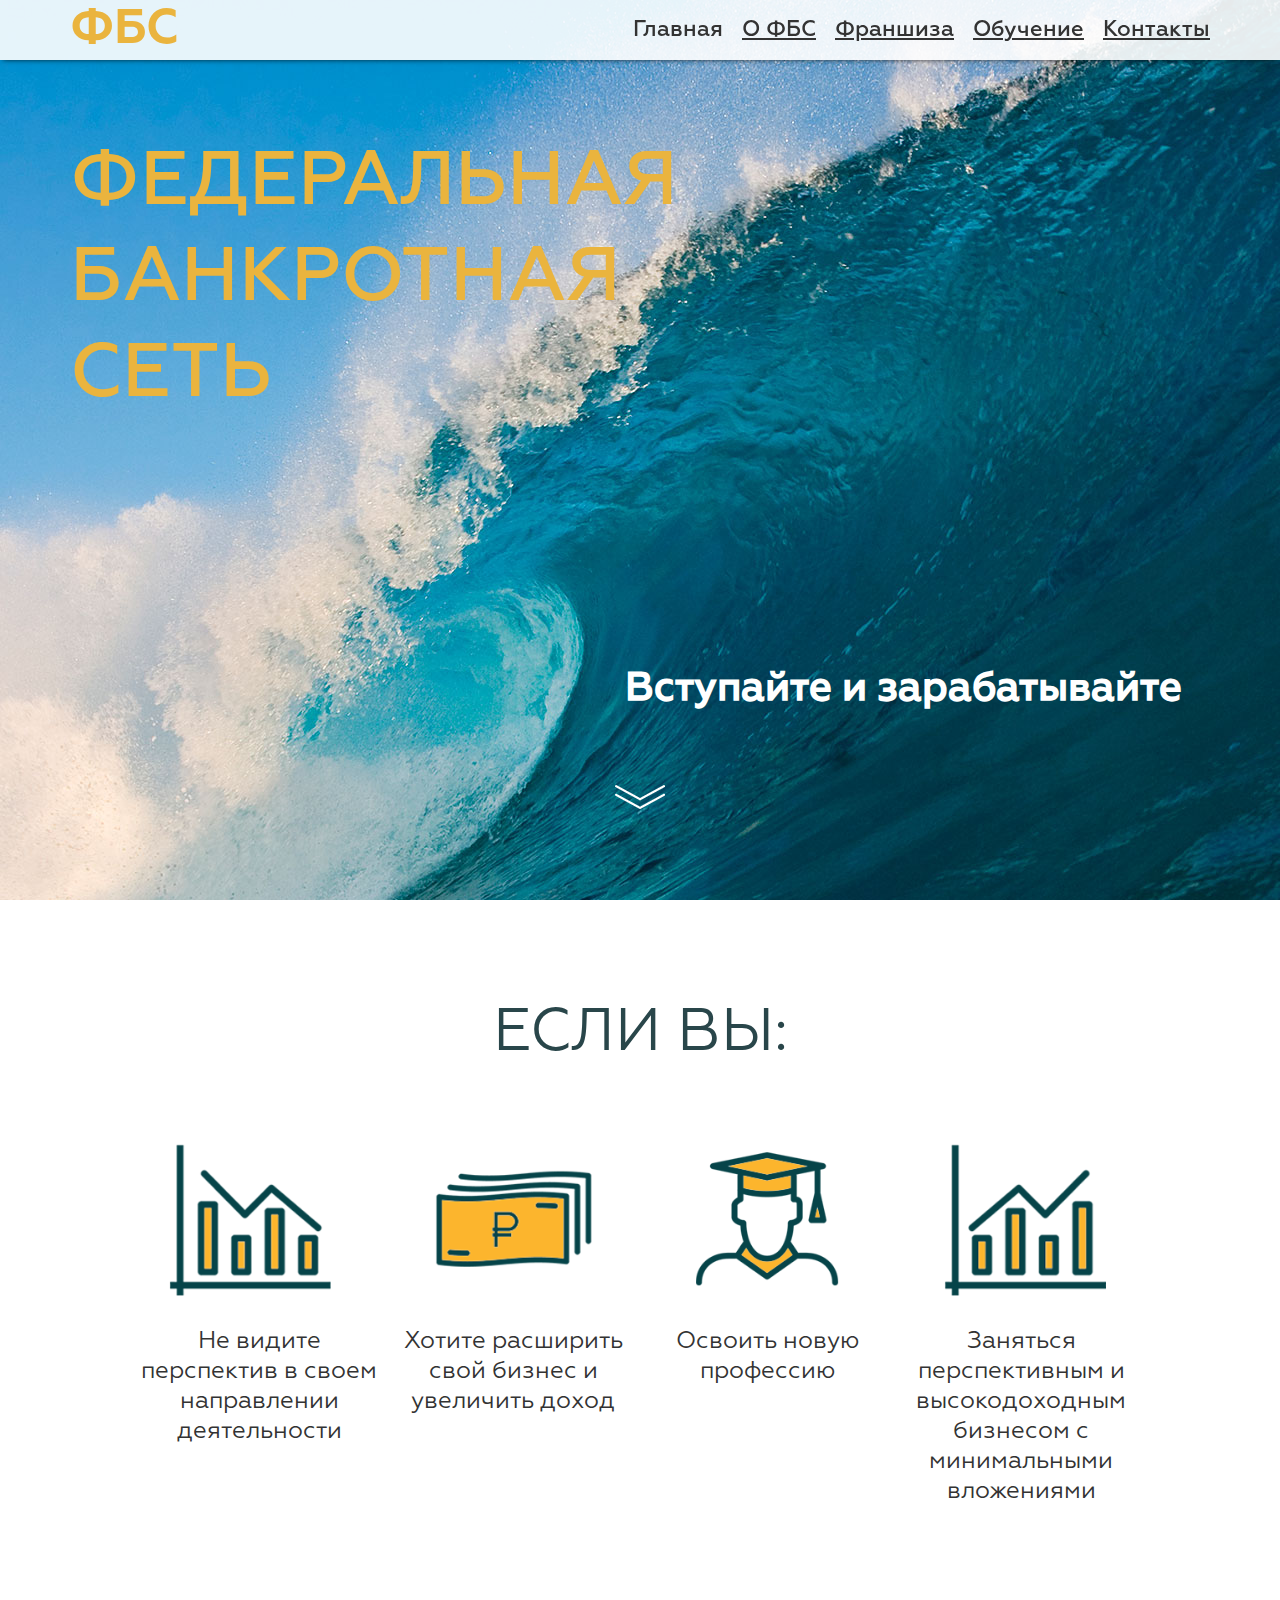
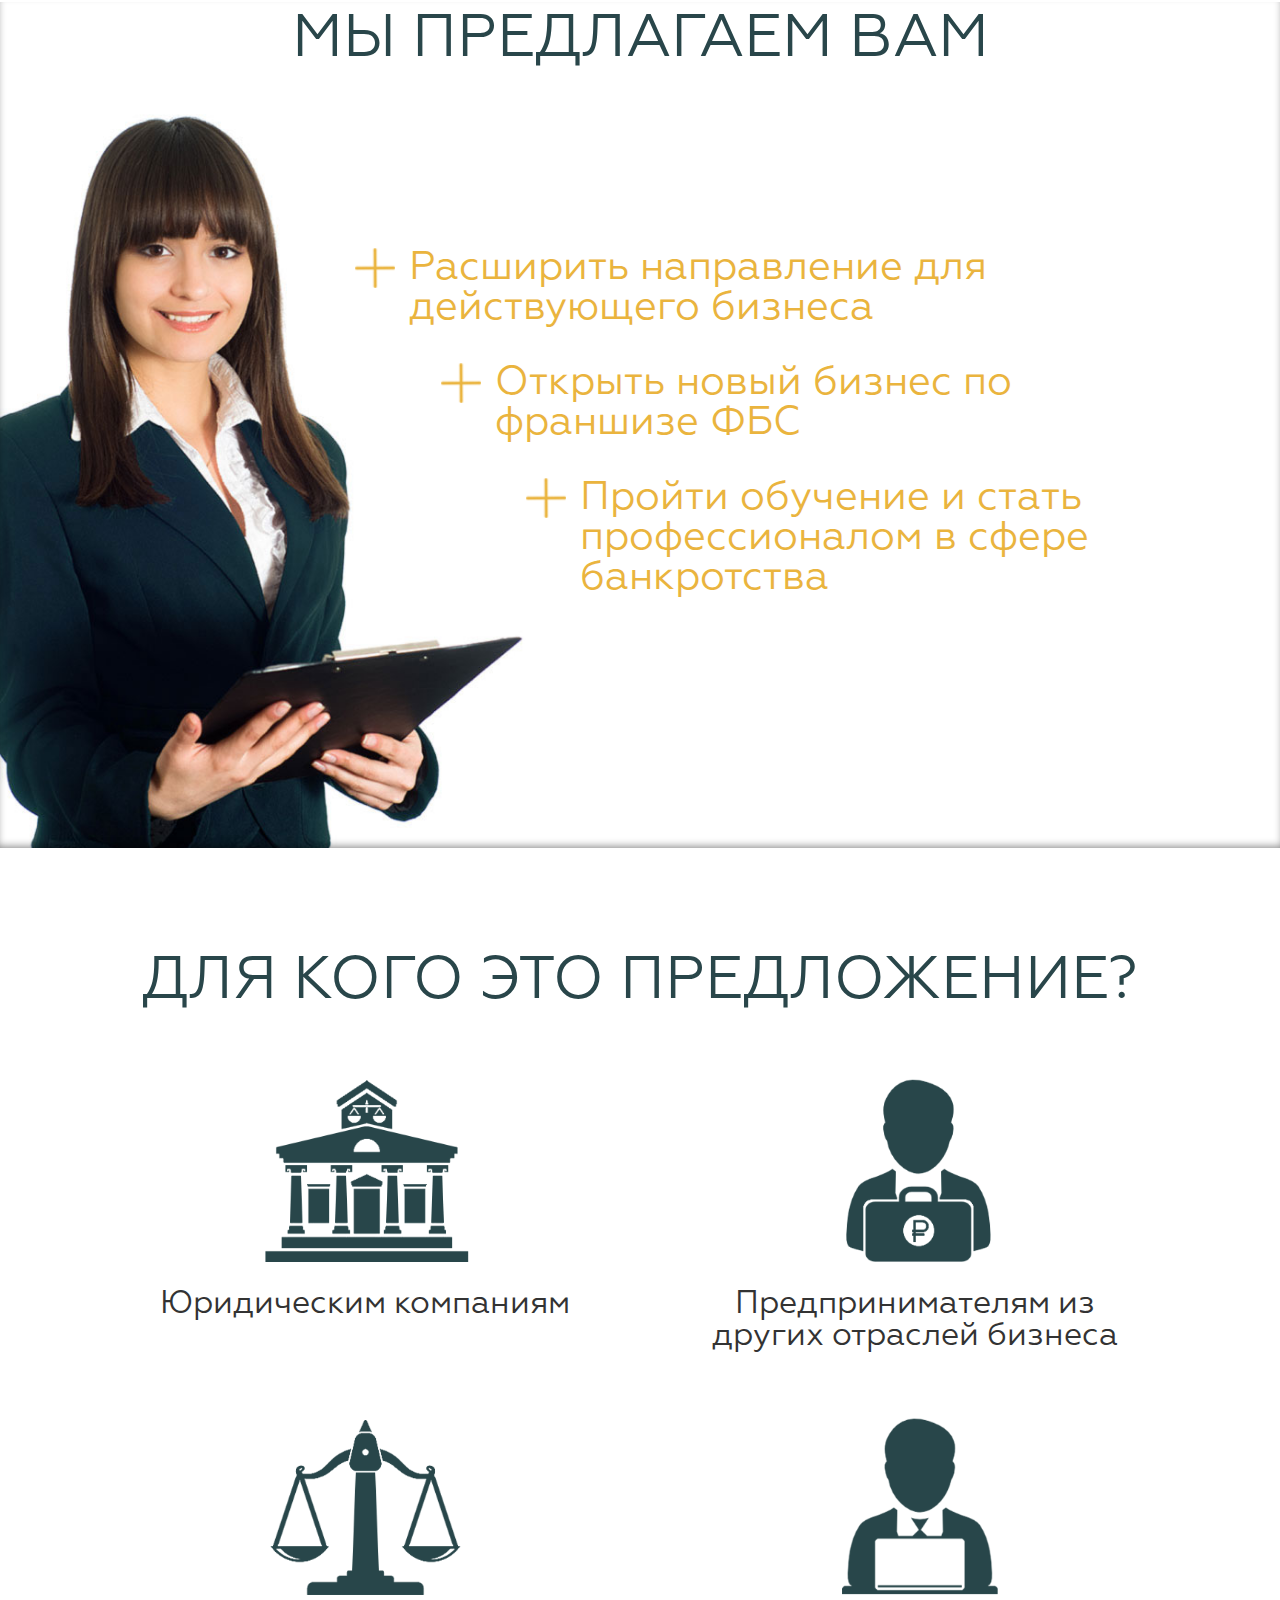
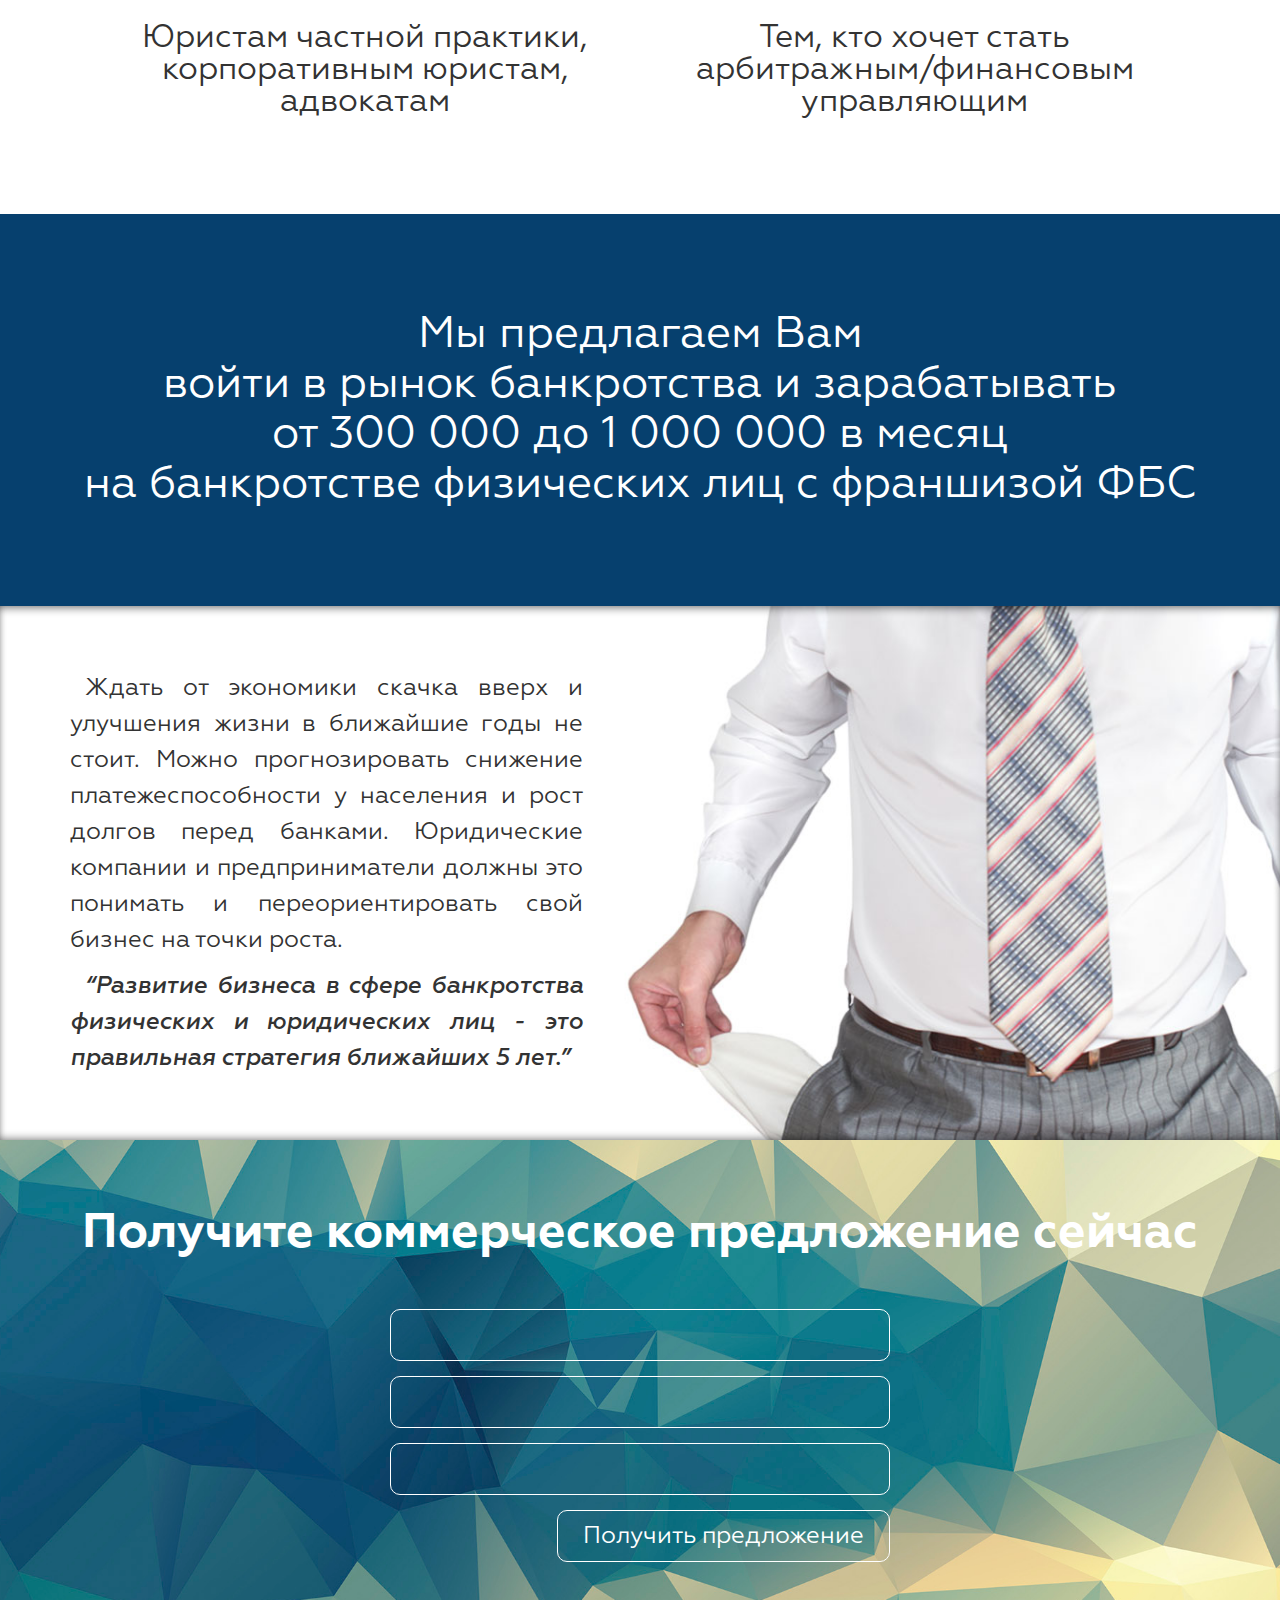
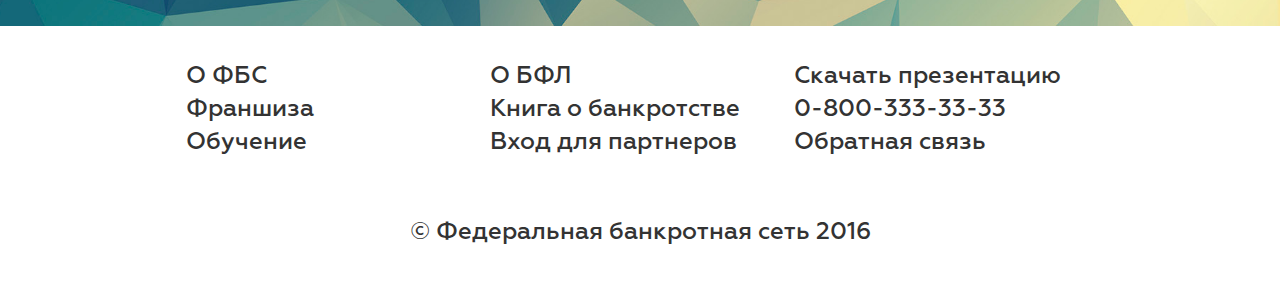
==== commit fc13eb7f: "v 0.8" ====
--- a/index.html
+++ b/index.html
@@ -41,7 +41,7 @@
         </h1>
 
         <h2 class="text">
-            С нами банкротство становится<br> доступным для всех
+            Вступайте и зарабатывайте
         </h2>
 
     </div>
@@ -119,9 +119,10 @@
                     </p>
                 </div>
                 <div class="item-content">
-                    - Внедрить услугу банкротства физических лиц в действующий бизнес<br>
-                    - Получить доступ к уникальным материалам, методикам и процессам<br>
-                    - Увеличить прибыль без привличения дополнительных ресурсов
+                    - Бизнес в динамично развивающейся отрасли с минимальными вложениями<br>
+                    - Мы откроем Вам бизнес в сфере банкротства физических лиц по франшизе за 30 дней<br>
+                    - Уже через 60 дней Вы будете зарабатывать более 300 000 рублей месяц
+
                 </div>
             </li>
             <li>
@@ -132,9 +133,10 @@
                     </p>
                 </div>
                 <div class="item-content">
-                    - Внедрить услугу банкротства физических лиц в действующий бизнес<br>
-                    - Получить доступ к уникальным материалам, методикам и процессам<br>
-                    - Увеличить прибыль без привличения дополнительных ресурсов
+                    - Получить уникальные знания от профессионалов в сфере банкротства «без воды»<br>
+                    - Практика в реальных делах (в подготовке документов, участие в судебных заседаниях, в т.ч., в качестве представителей действующих АУ)<br>
+                    - Содействие в получении официального статуса арбитражного/финансового управляющего;
+
                 </div>
             </li>
         </ul>
--- a/css/custom-styles.css
+++ b/css/custom-styles.css
@@ -114,6 +114,8 @@
     background-size: cover;
 }
 .block-top .block-content {
+    width: 100%;
+    height: 85%;
     position: absolute;
     top: 15%;
     left: 0;
@@ -133,15 +135,16 @@
     width: 70%;
 }
 .block-top .title-long {
-    width: 80%;
+    width: 83%;
 }
 .block-top .text {
     font-family: "Geometria Medium", sans-serif;
     font-size: 40px;
     color: #ffffff;
     line-height: 40px;
-    text-align: right;
-    margin-top: 15%;
+    position: absolute;
+    bottom: 25%;
+    right: 2.5%;
 }
 .marker-scroll {
     position: absolute;
@@ -187,7 +190,7 @@
 }
 .icon {
     width: 80%;
-    height: 190px;
+    padding-top: 76%;
     margin: 0 auto 3%;
 }
 .color-list li:nth-child(1) .icon-needs {background: url('../images/sprite-color.png') no-repeat -0.25% center;background-size: cover;}
@@ -264,7 +267,7 @@
     margin-top: 5%;
 }
 .for-whom ul li {
-    width: 45%;
+    width: 500px;
     margin: 5% 2% 0;
     vertical-align: top;
 }
@@ -273,7 +276,7 @@
 }
 .icon-for-whom {
     width: 50%;
-    height: 200px;
+    padding-top: 40%;
     margin: 0 auto;
 }
 .for-whom ul li:nth-child(1) .icon-for-whom {background: url('../images/sprite-black&white.png') no-repeat -0.7% center;background-size: cover;}
@@ -301,6 +304,7 @@
     -webkit-box-shadow: inset 0 -4px 8px -3px rgba(0,0,0,0.5), inset 0 5px 8px -3px rgba(0,0,0,0.5);
     -moz-box-shadow: inset 0 -4px 8px -3px rgba(0,0,0,0.5), inset 0 5px 8px -3px rgba(0,0,0,0.5);
     box-shadow: inset 0 -4px 8px -3px rgba(0,0,0,0.5), inset 0 5px 8px -3px rgba(0,0,0,0.5);
+    overflow-x: hidden;
 }
 .selling-info .block-content {
     position: relative;
@@ -455,7 +459,7 @@
 }
 .crisis ul li .text {
     display: inline-block;
-    width: 95%;
+    width: 90%;
     font-size: 30px;
     color: #ffffff;
     vertical-align: middle;
@@ -476,6 +480,8 @@
     margin-bottom: 2.5%;
 }
 .partners .text {
+    width: 70%;
+    margin-left: 4%;
     display: inline-block;
     vertical-align: middle;
     font-size: 30px;
@@ -520,23 +526,26 @@
 }
 .image-man-with-board {
     position: absolute;
-    left: -5%;
+    left: 0;
     bottom: 0;
-    background: url('../images/man-with-board.jpg') no-repeat center;
-    background-size: cover;
-    width: 110%;
-    padding-top: 66%;
+    background: url('../images/man-with-board.jpg') no-repeat left bottom;
+    background-size: auto 80%;
+    width: 100%;
+    height: 100%;
     z-index: -1;
 }
 .you-will-get .title, .you-will-get ul {
     position: relative;
     z-index: 1;
 }
-.you-will-get .title {
-    font-size: 52px;
+.you-will-get {
+    text-align: right;
 }
 .you-will-get ul {
-    margin-top: 30%;
+    display: inline-block;
+    margin-top: 10%;
+    width: 70%;
+    text-align: left;
 }
 .you-will-get ul li {
     display: block;
@@ -559,7 +568,7 @@
     line-height: 44px;
     vertical-align: top;
     color: #eab43e;
-    width: 70%;
+    width: 85%;
 }
 .quote .text {
     font-family: "Geometria Italic", sans-serif;
@@ -584,6 +593,7 @@
     display: inline-block;
     width: 60px;
     height: 60px;
+    padding-top: 0;
     font-size: 32px;
     line-height: 60px;
     color: #eab43e;
@@ -611,6 +621,7 @@
     -webkit-box-shadow: inset 0 -4px 8px -3px rgba(0,0,0,0.5);
     -moz-box-shadow: inset 0 -4px 8px -3px rgba(0,0,0,0.5);
     box-shadow: inset 0 -4px 8px -3px rgba(0,0,0,0.5);
+    overflow-x: hidden;
 }
 .salary-size .block-content {
     position: relative;
@@ -633,6 +644,7 @@
     font-weight: 100;
 }
 .salary-size .text-1 {
+    width: 60%;
     font-size: 30px;
     margin-bottom: 2.5%;
 }
@@ -640,16 +652,21 @@
     font-size: 40px;
     color: #29464a;
 }
+.salary-size ul {
+    width: 60%;
+}
 .salary-size ul li {
     display: block;
     font-size: 24px;
 }
 .salary-size .text-2 {
+    width: 60%;
     font-size: 38px;
     color: #eab43e;
     margin:  4% 0 2.5%;
 }
 .salary-size .text-3 {
+    width: 60%;
     font-size: 24px;
     margin-bottom: 5%;
 }
@@ -667,7 +684,7 @@
 }
 .icon-business {
     width: 100%;
-    height: 250px;
+    padding-top: 73%;
     margin: 0 auto;
 }
 .how-your-business ul li:nth-child(1) .icon-business {background: url('../images/sprite-black&white.png') no-repeat 52% center;background-size: cover;}
@@ -868,9 +885,10 @@
 }
 .footer ul {
     display: inline-block;
-    width: 33%;
+    width: 300px;
     vertical-align: top;
     text-align: left;
+    margin-bottom: 5%;
 }
 .footer ul li {
     margin: 1% 0;
@@ -889,22 +907,140 @@
     font-family: "Geometria Medium", sans-serif;
     font-size: 24px;
     text-align: center;
-    padding: 5% 0;
+    padding-bottom: 5%;
 }
 /*    the end of the footer    */
 
 /*    media-queries    */
 @media (max-width: 1366px) {
-
+    .block-top .title-long {
+        line-height: 80px;
+    }
 }
 
 @media (max-width: 1180px) {
-    .block-content {
-
+    .block-top .title {
+        font-size: 52px;
+        line-height: 64px;
+    }
+    .block-top .text {
+        font-size: 36px;
+        line-height: 36px;
+    }
+    .title {
+        font-size: 50px;
+        line-height: 50px;
+    }
+    .form-field::-webkit-input-placeholder {color: #ffffff;}
+    .form-field::-moz-placeholder {color: #ffffff;}
+    .form-field:-moz-placeholder {color: #ffffff;}
+    .form-field:-ms-input-placeholder {color: #ffffff;}
+    .steps ul li {
+        width: 100%;
+        margin-left: 0!important;
+    }
+    .steps .icon {
+        width: 50px;
+        height: 50px;
+        font-size: 26px;
+        line-height: 50px;
+    }
+    .steps .text {
+        width: 90%;
+        margin-left: 15px;
+        font-size: 26px;
+        line-height: 28px;
+    }
+    .blue-block .text {
+        font-size: 32px;
+        line-height: 36px;
+    }
+    .services-accordion {
+        margin-top: 5%;
+        height: 550px;
+    }
+    .services-accordion li {
+        width: 60%!important;
+    }
+    .services-accordion .item-header .text {
+        font-size: 32px;
+        line-height: 36px;
+        width: 85%;
+    }
+    .item-header .marker-accordion {
+        width: 35px;
+        height: 35px;
+    }
+    .services-accordion .item-content {
+        font-size: 20px;
+    }
+    .for-whom ul li {
+        width: 350px;
+        margin: 5% 0.5% 0;
+    }
+    .for-whom .text {
+        font-size: 26px;
+        line-height: 26px;
+    }
+    .salary-size .sub-title {
+        font-size: 32px;
+    }
+    .salary-size .text-1 {
+        font-size: 24px;
+    }
+    .salary-size .mark {
+        font-size: 40px;
+        color: #29464a;
+    }
+    .salary-size ul li, .salary-size .text-3 {
+        font-size: 20px;
+    }
+    .salary-size .text-2 {
+        font-size: 32px;
+    }
+    .selling-info .text, .selling-info .selected-text {
+        font-size: 20px;
+    }
+    .you-will-get .text {
+        font-size: 24px;
+        line-height: 28px;
+    }
+    .icon-ok {
+        bottom: 0;
+    }
+}
+
+@media (max-width: 860px) {
+    .image-business-women {
+        display: none;
+    }
+    .salary-size .text-1, .salary-size .text-2, .salary-size .text-3, .salary-size ul  {
+        width: 100%;
+    }
+    .salary-size .text-2  {
+        font-size: 24px;
+    }
+    .salary-size .sub-title {
+        font-size: 24px;
+    }
+    .image-poor-man, .image-man-with-board {display: none;}
+    .selling-info .text, .selling-info .selected-text {
+        width: 100%;
+    }
+    .you-will-get ul {
+        width: 100%;
     }
 }
 
 @media (max-width: 768px) {
+    .block-top .title {
+        font-size: 48px;
+        line-height: 58px;
+    }
+    .block-top .text {
+        font-size: 28px;
+        line-height: 28px;
+    }
     nav {
         display: none;
         width: 100%;
@@ -942,5 +1078,252 @@
         background: url('../images/sprite-menu.png') no-repeat 120% center;
         background-size: cover;
     }
-
-}
+    .title, .crisis .title, .form-wrap .title {
+        font-size: 36px;
+        line-height: 40px;
+    }
+    .crisis ul li .text {
+        font-size: 18px;
+    }
+    .crisis .block-content>.text {
+        font-size: 24px;
+    }
+    .partners .text {
+        font-size: 22px;
+    }
+    .footer ul {
+        text-align: center;
+    }
+    .icon-contacts {
+        width: 60px;
+        height: 60px;
+        margin-right: 1%;
+    }
+    .contacts .text {
+        font-size: 26px;
+        line-height: 26px;
+    }
+    .steps .text {
+        width: 85%;
+        margin-left: 15px;
+        font-size: 22px;
+        line-height: 24px;
+    }
+    .blue-block .text {
+        font-size: 26px;
+        line-height: 32px;
+    }
+    .image-girl {
+        display: none;
+    }
+    .services-accordion {
+        margin-top: 5%;
+        height: auto;
+    }
+    .services-accordion li {
+        width: 100%!important;
+    }
+    .services-accordion .item-header .text {
+        font-size: 22px;
+        line-height: 30px;
+    }
+    .item-header .marker-accordion {
+        width: 25px;
+        height: 25px;
+    }
+    .services-accordion .item-content {
+        font-size: 18px;
+        margin-top: 10px;
+    }
+    .for-whom ul li {
+        margin: 5% 0.5%;
+    }
+    .easy-with-us ul li {
+        display: block;
+        margin: 10px auto;
+    }
+    .easy-with-us .icon-arrow {
+        background: url('../images/sprite-arrows.png') no-repeat right center;
+        background-size: cover;
+    }
+    .if-you, .our-services, .for-whom {
+        padding: 30px 0;
+    }
+}
+
+@media (max-width: 540px) {
+    .block-top .title {
+        width: 100%;
+        font-size: 32px;
+        line-height: 40px;
+    }
+    .form-wrap .title {
+        font-size: 32px;
+    }
+    .block-top .text {
+        font-size: 20px;
+        line-height: 20px;
+    }
+    .icon-ok {
+        width: 25px;
+        padding-top: 18px;
+    }
+    .partners .logo-pr {
+        display: block;
+        width: 50%;
+        margin: 0 auto;
+        padding-top: 14.25%;
+    }
+    .partners .logo-sa {
+        display: block;
+        width: 50%;
+        margin: 0 auto;
+        padding-top: 16.38%;
+    }
+    .partners .text {
+        width: 100%;
+        text-align: center;
+        margin: 10px 0 30px;
+    }
+    .form-wrap form {
+        width: 300px;
+    }
+    .form-field {
+        font-size: 18px;
+        padding: 2% 0 2% 5%;
+        -webkit-border-radius: 5px;
+        -moz-border-radius: 5px;
+        border-radius: 5px;
+    }
+    .form-submit {
+        font-size: 18px;
+        -webkit-border-radius: 5px;
+        -moz-border-radius: 5px;
+        border-radius: 5px;
+    }
+    .form-field::-webkit-input-placeholder {font-size: 18px;}
+    .form-field::-moz-placeholder {font-size: 18px;}
+    .form-field:-moz-placeholder {font-size: 18px;}
+    .form-field:-ms-input-placeholder {font-size: 18px;}
+    .footer ul li, .footer ul li a, .copyrights {
+        font-size: 18px;
+    }
+    .icon-contacts {
+        display: block;
+        width: 100px;
+        height: 100px;
+        margin: 0 auto;
+    }
+    .contacts .text {
+        display: block;
+        width: 100%;
+        text-align: center;
+        margin: 10px 0 30px;
+        font-size: 26px;
+        line-height: 26px;
+    }
+    .steps .icon {
+        width: 40px;
+        height: 40px;
+        font-size: 24px;
+        line-height: 40px;
+    }
+    .steps .text {
+        width: 80%;
+        margin-left: 15px;
+        font-size: 18px;
+        line-height: 20px;
+    }
+    .blue-block .text {
+        font-size: 20px;
+        line-height: 24px;
+    }
+    .services-accordion {
+        margin-top: 5%;
+    }
+    .services-accordion .item-header .text {
+        font-size: 18px;
+        line-height: 22px;
+    }
+    .item-header .marker-accordion {
+        width: 20px;
+        height: 20px;
+    }
+    .services-accordion .item-content {
+        font-size: 16px;
+    }
+    .for-whom .text {
+        font-size: 20px;
+        line-height: 22px;
+    }
+    .salary-size {
+        padding: 25px 0;
+        box-shadow: none;
+    }
+    .salary-size .sub-title {
+        margin-left: 0;
+    }
+    .salary-size .text-1, .salary-size .text-2, .salary-size .text-3, .salary-size ul li {
+        font-size: 20px;
+    }
+    .how-your-business ul li {
+        width: 300px;
+        margin-bottom: 50px;
+    }
+    .our-tasks ul li {
+        width: 300px;
+        margin: 30px auto;
+    }
+    .our-tasks ul li .text {
+        font-size: 20px;
+        line-height: 22px;
+    }
+    .questions-accordion .item-header .text {
+        width: 85%;
+        font-size: 18px;
+    }
+    .questions-accordion .item-content {
+        font-size: 16px;
+    }
+    .icon-ok {
+        bottom: -5px;
+    }
+    .you-will-get .text {
+        font-size: 18px;
+    }
+}
+
+@media (max-width: 360px) {
+
+    .block-top .text {
+        font-size: 18px;
+        line-height: 20px;
+    }
+    .title, .crisis .title, .form-wrap .title {
+        font-size: 28px;
+        line-height: 34px;
+    }
+    .crisis ul li .text {
+        width: 85%;
+        font-size: 16px;
+    }
+    .crisis .block-content>.text {
+        font-size: 20px;
+    }
+    .services-accordion li {
+        margin-bottom: 20px;
+    }
+    .for-whom ul li {
+        width: 300px;
+    }
+    .start-cost, .introduction-cost {
+        padding: 30px 0;
+    }
+    .start-cost .business-packages>li, .introduction-cost .business-packages>li {
+        width: 300px;
+    }
+    .introduction-cost .title {
+        line-height: 32px;
+    }
+
+}
